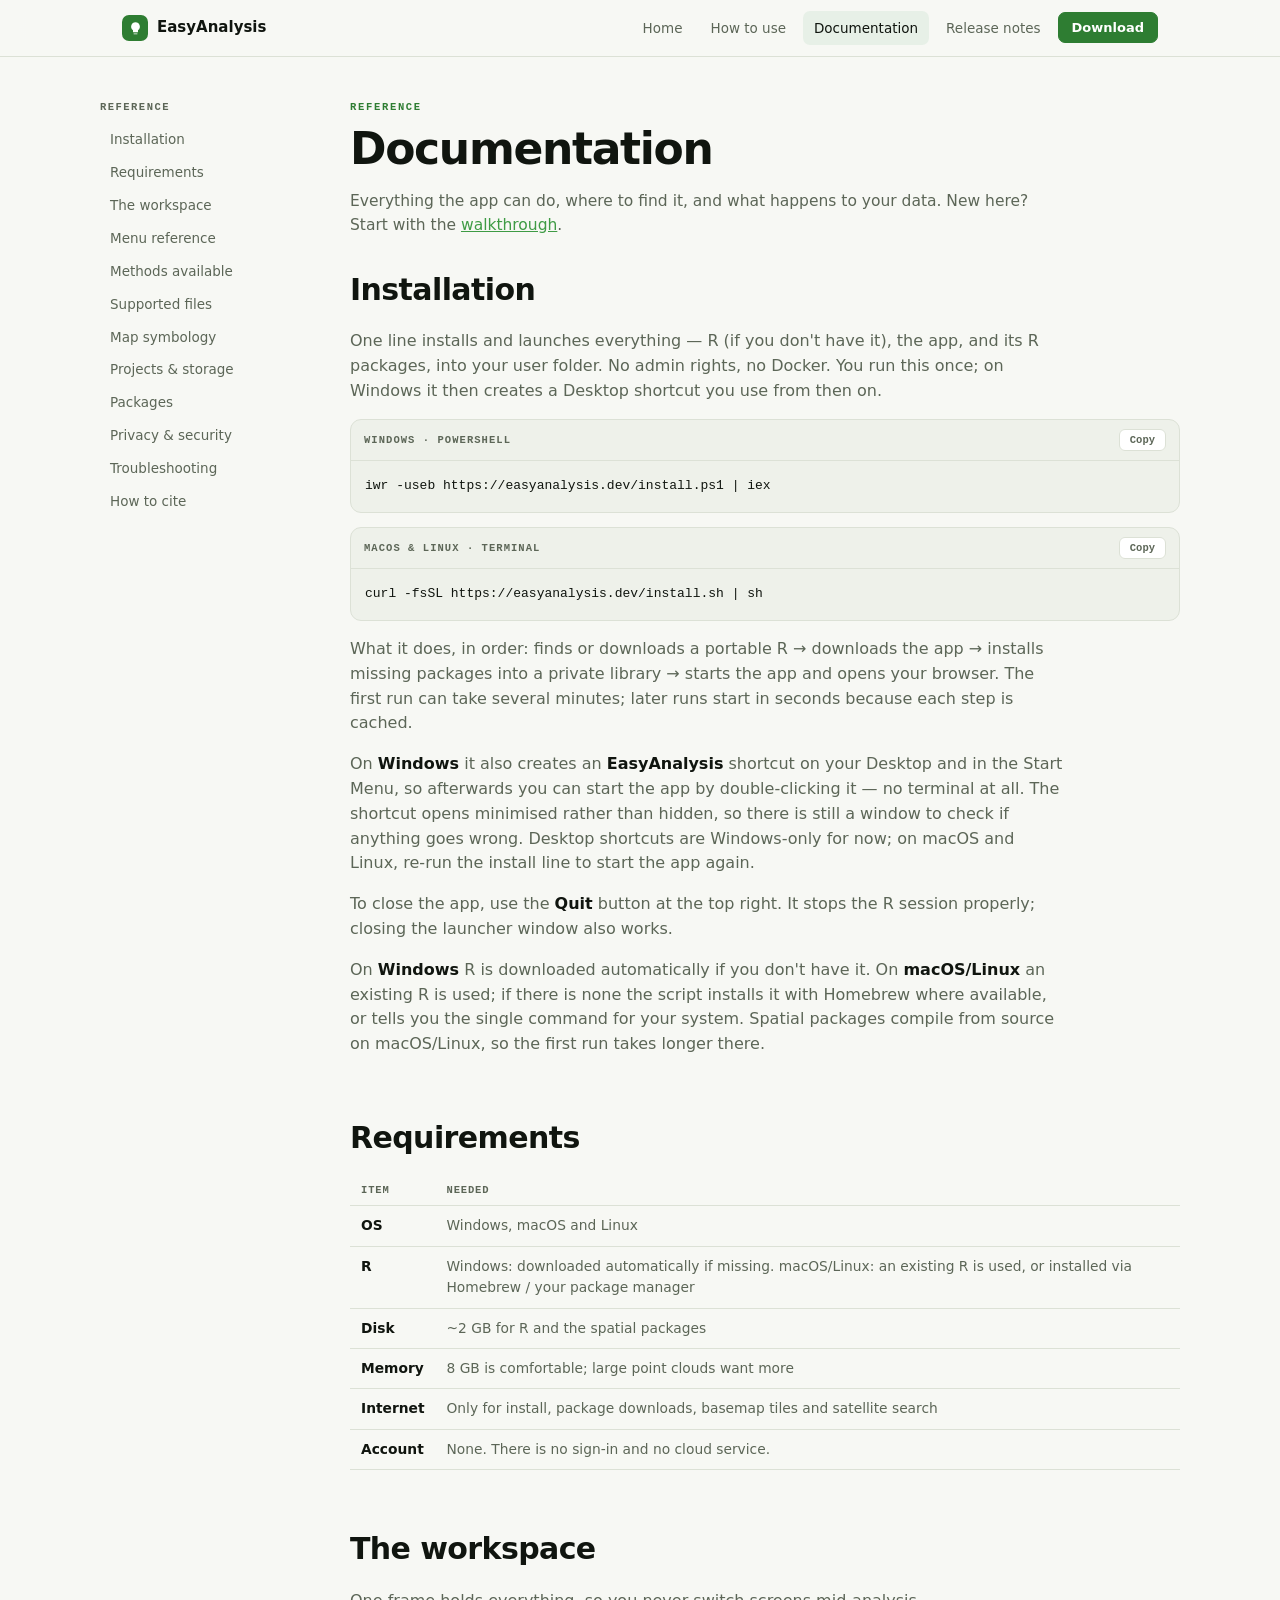
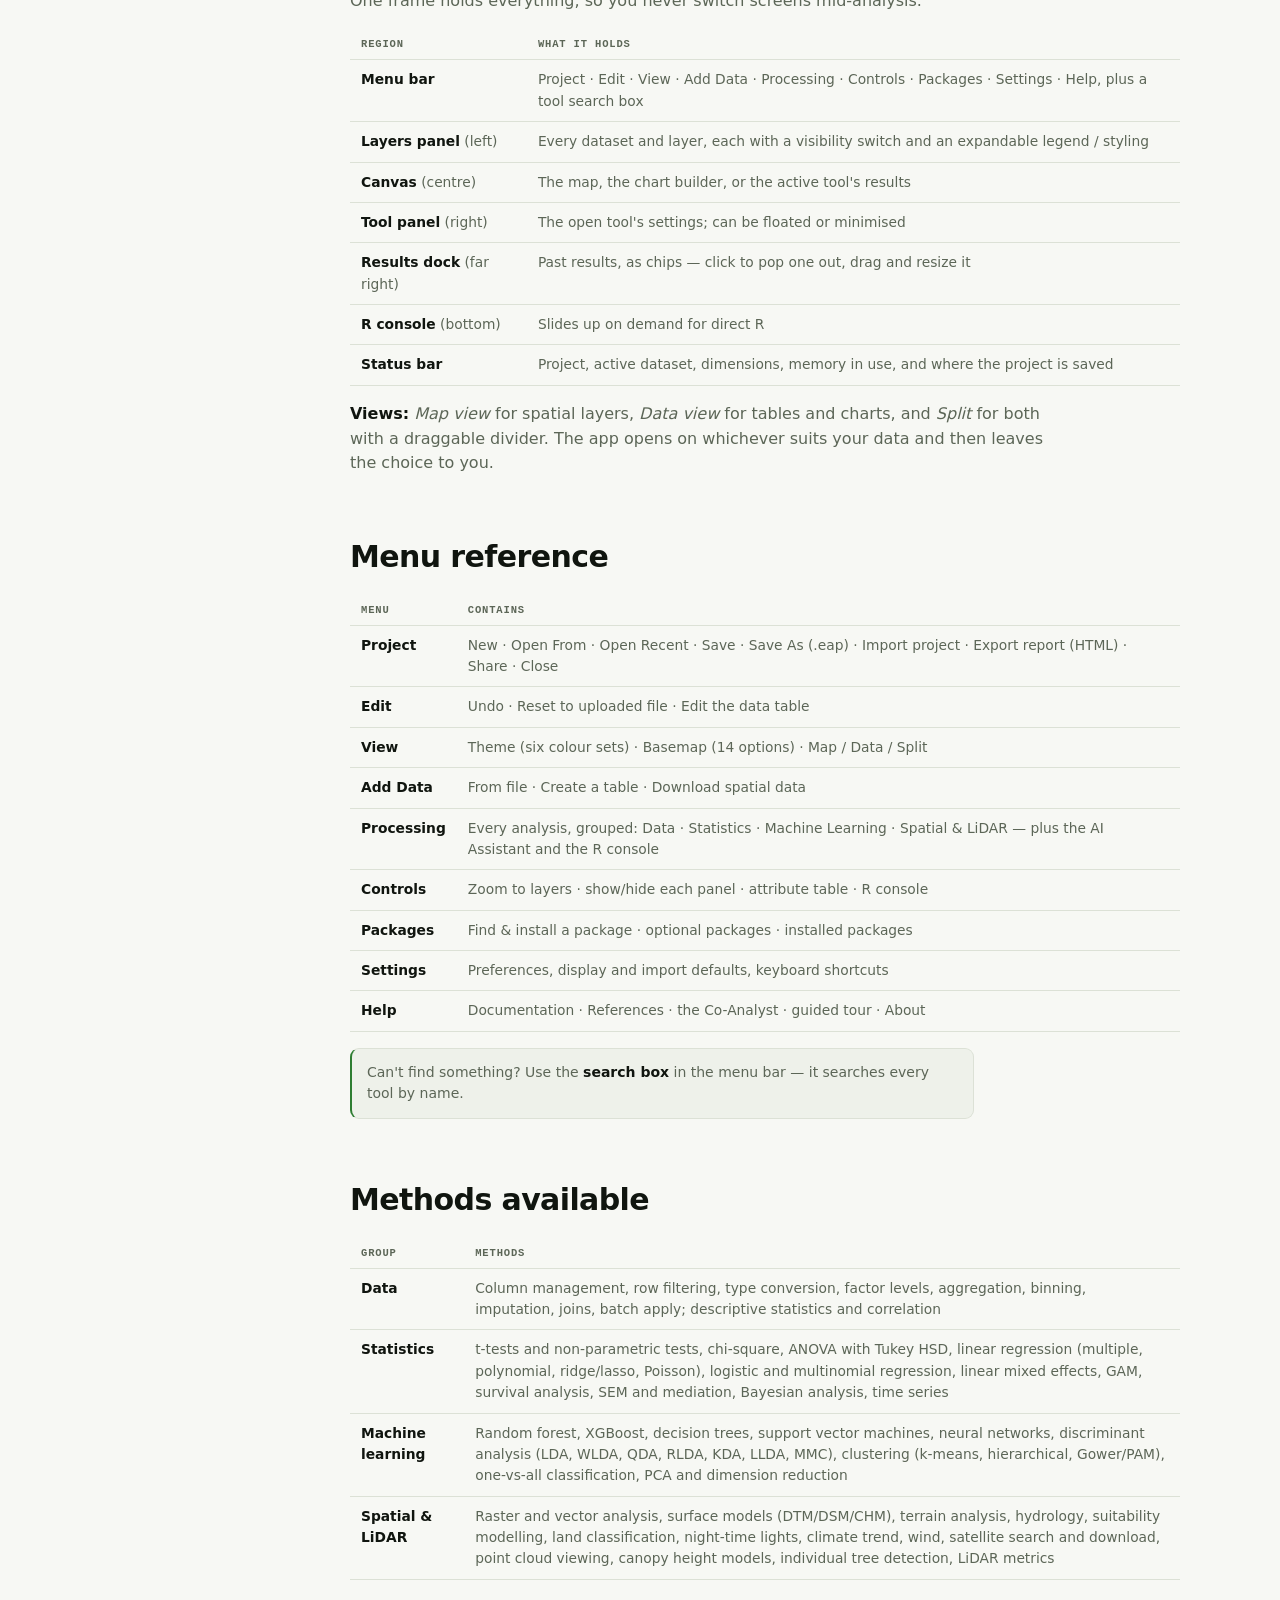
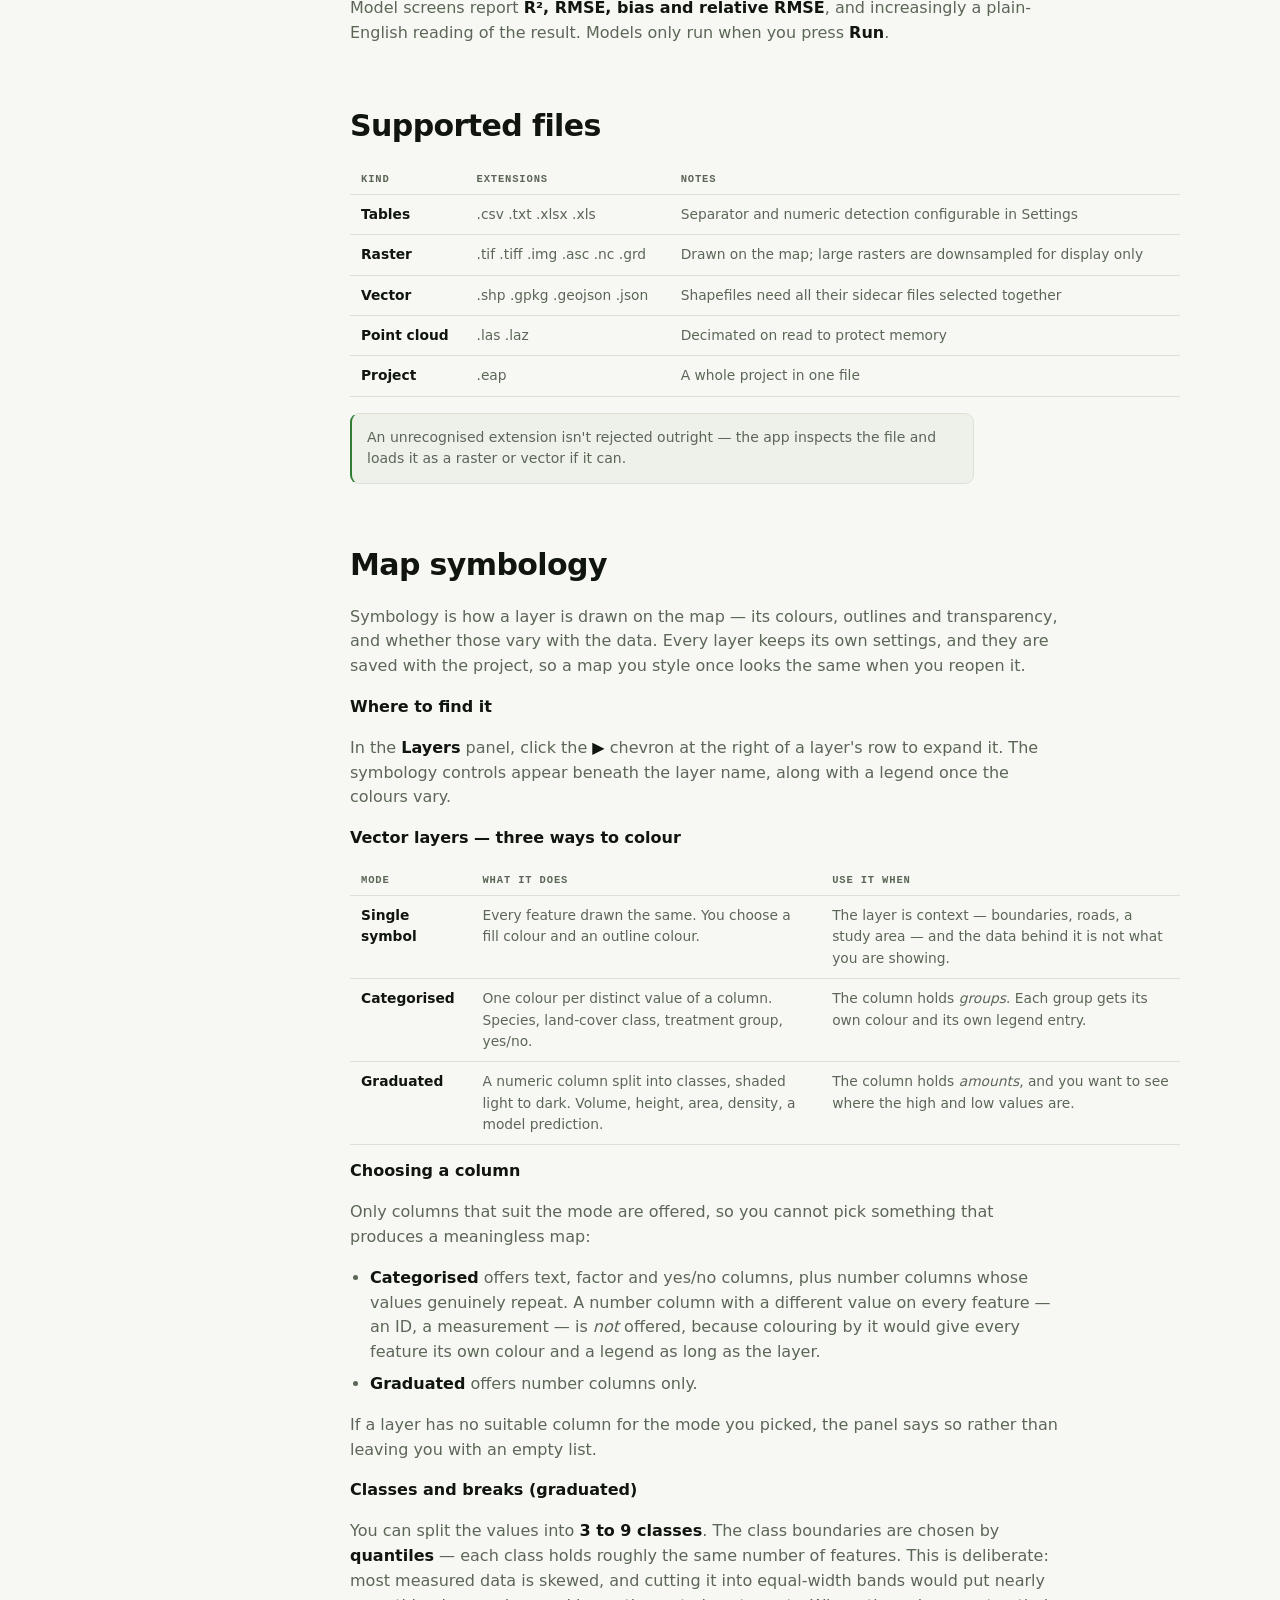
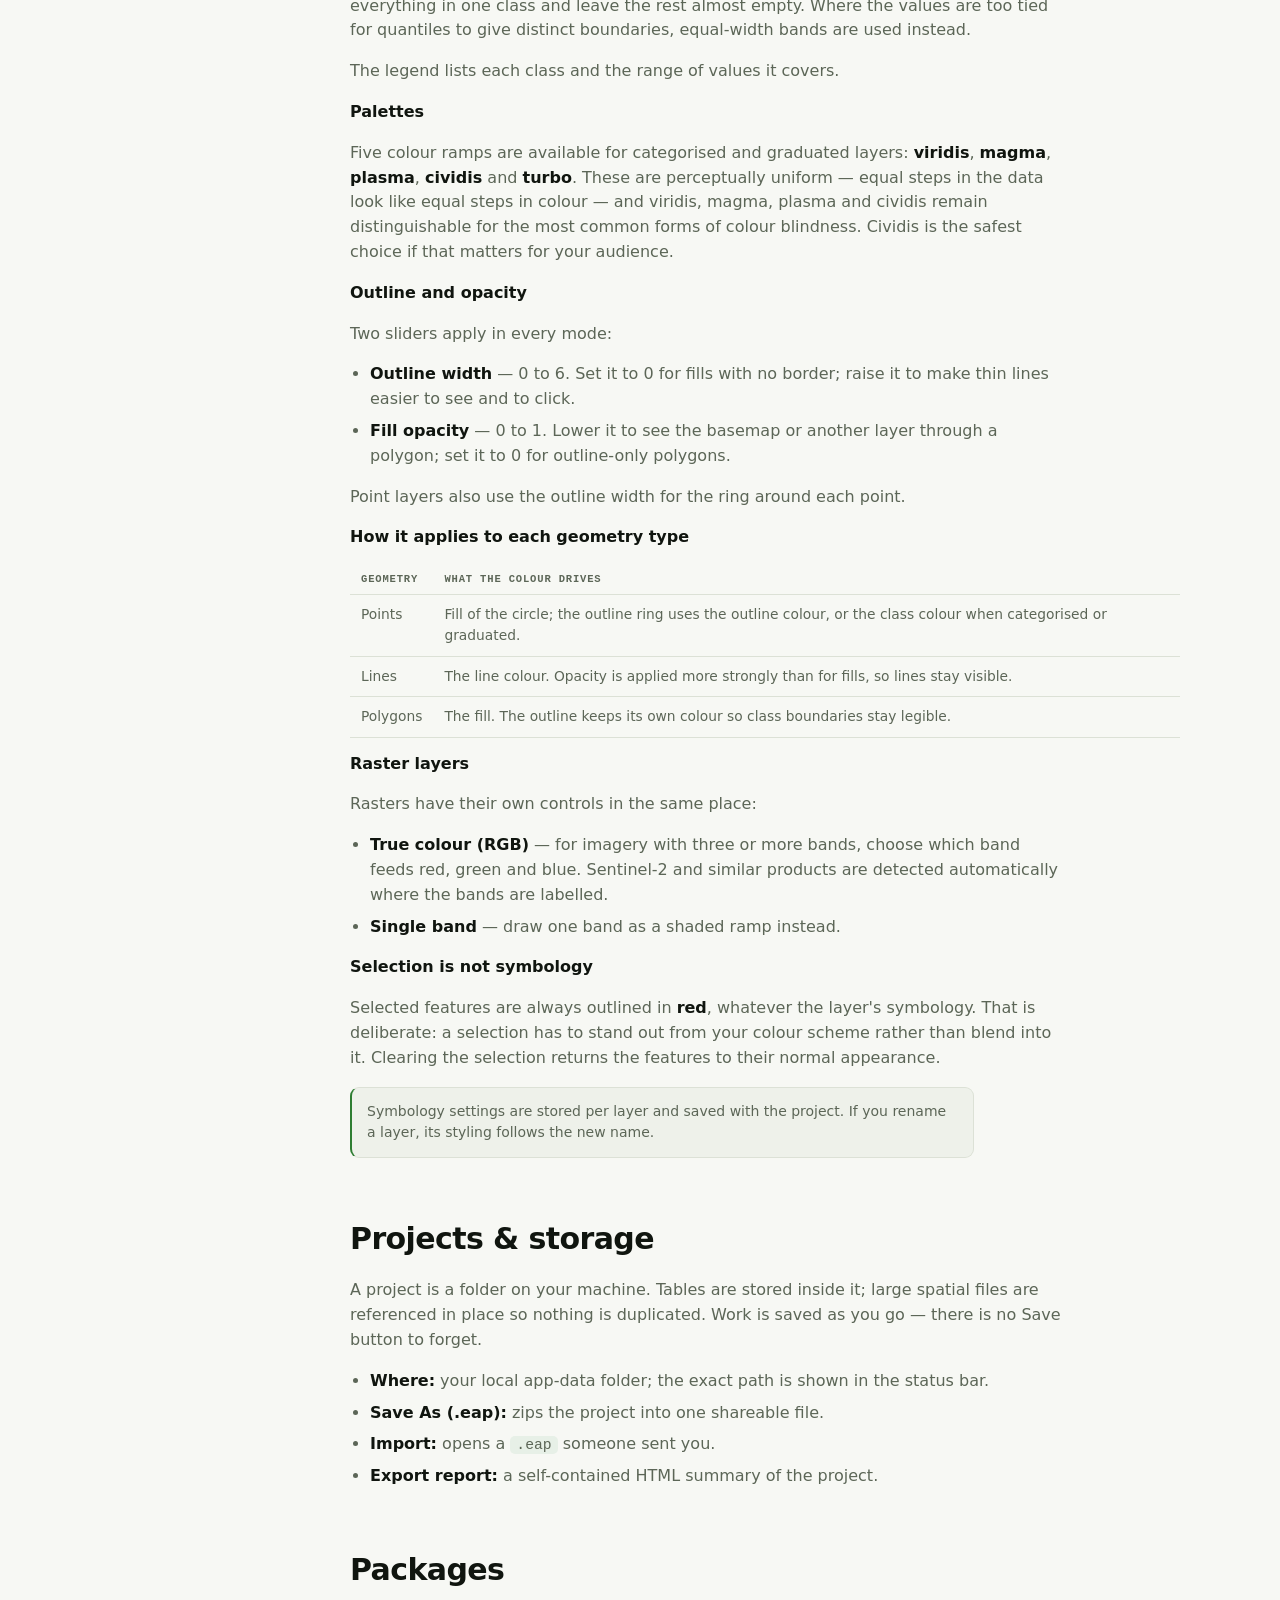
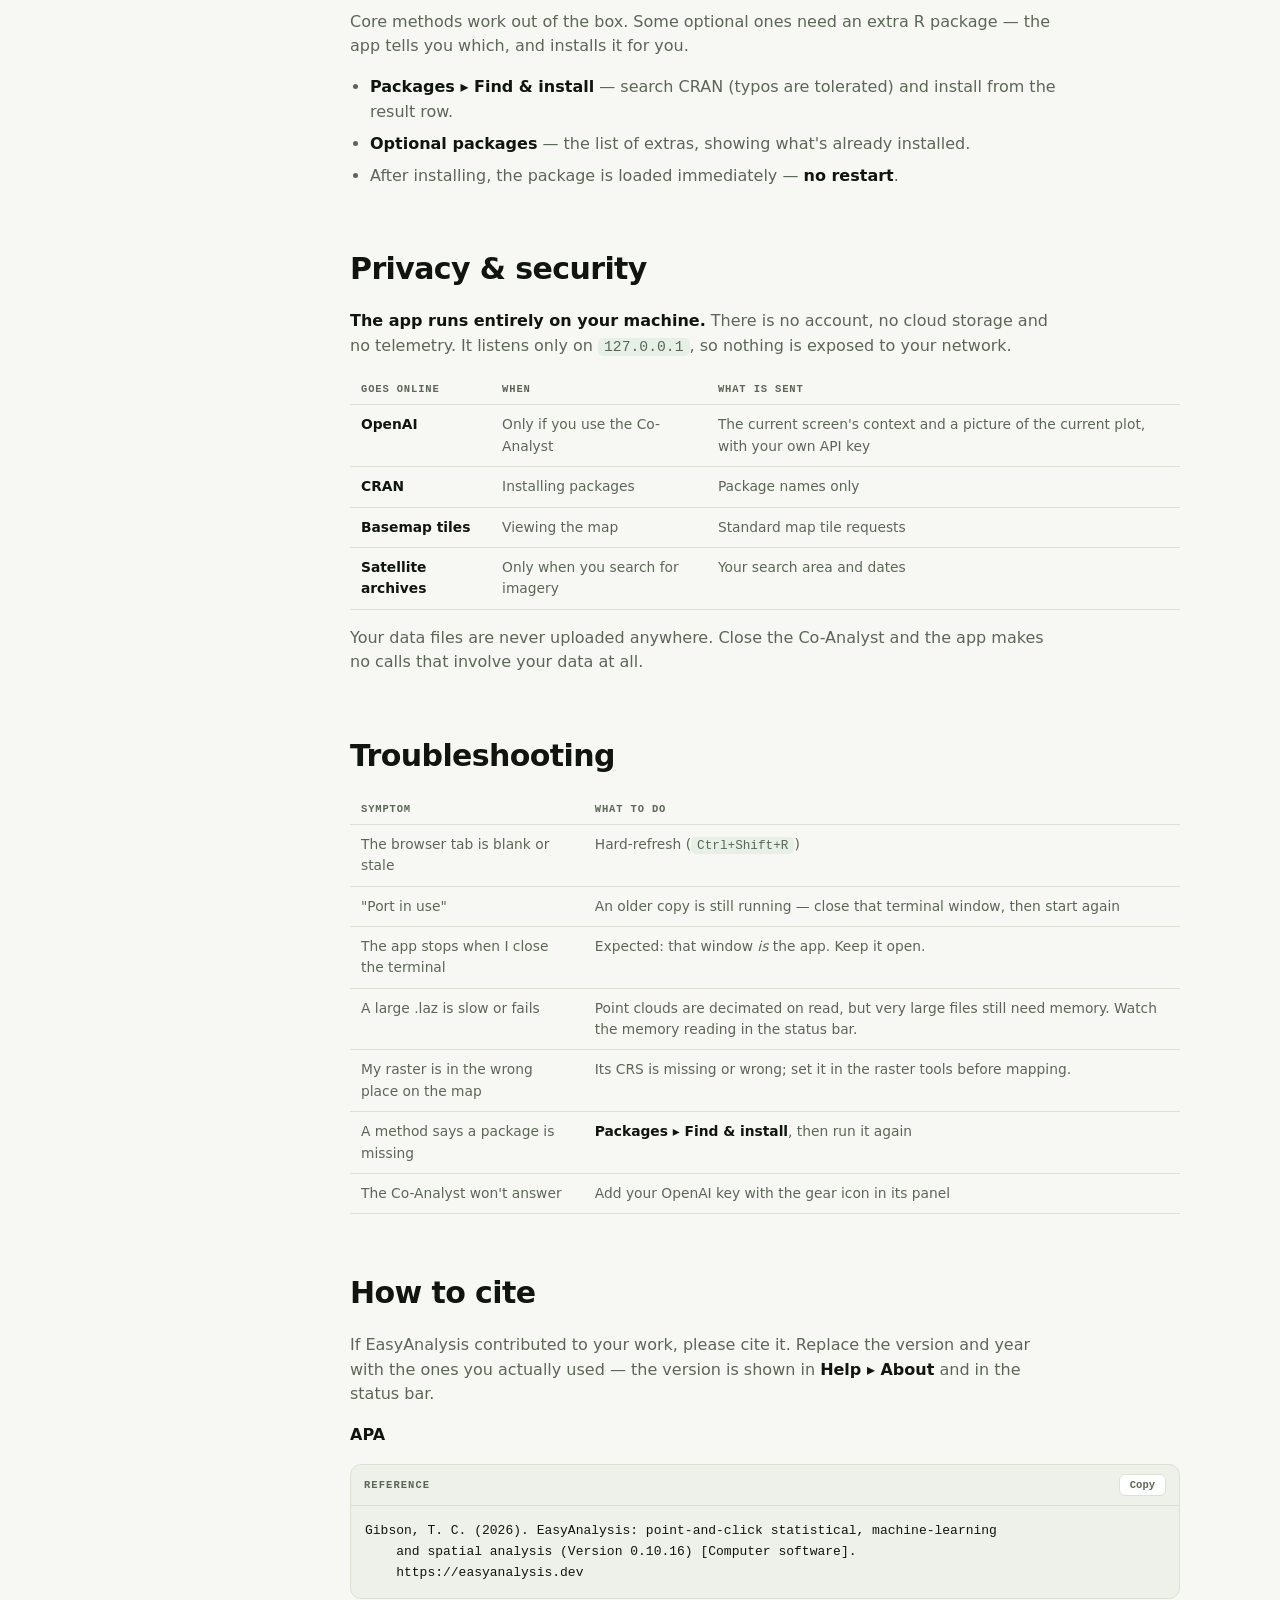
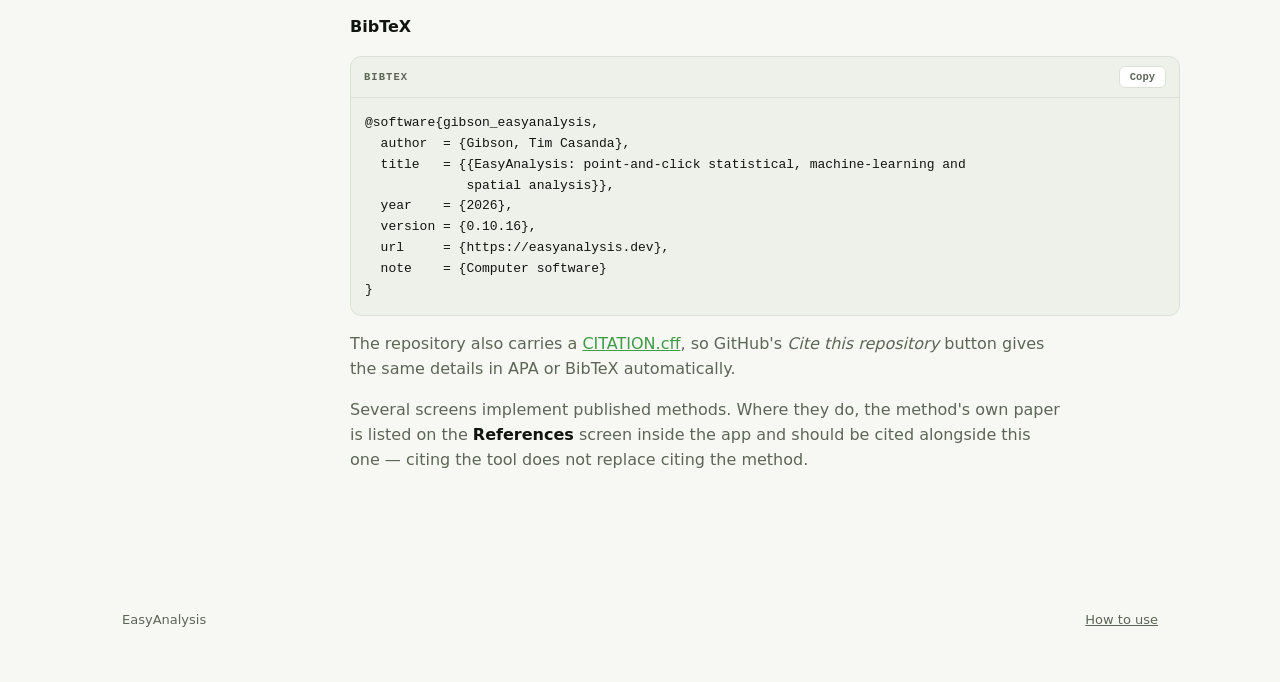
==== landing/documentation.html @ 09867ced "feat: v0.10.21 — vector symbology (single / categorised / graduated) GIS parity Step 5, closing the " ====
<!doctype html>
<html lang="en">

<head>
  <meta charset="utf-8">
  <meta name="viewport" content="width=device-width, initial-scale=1">
  <title>EasyAnalysis — Documentation</title>
  <meta name="description"
    content="EasyAnalysis reference: installation, the workspace, every menu, the methods available, projects and file formats, privacy, and troubleshooting.">
  <!-- Extensionless canonical: vercel.json sets cleanUrls, so the .html form
       308-redirects and pointing crawlers at it would waste a hop. -->
  <link rel="canonical" href="https://easyanalysis.dev/documentation">
  <meta name="robots" content="index, follow, max-snippet:-1">
  <meta property="og:type" content="article">
  <meta property="og:site_name" content="EasyAnalysis">
  <meta property="og:url" content="https://easyanalysis.dev/documentation">
  <meta property="og:title" content="EasyAnalysis — Documentation">
  <meta property="og:description"
    content="Installation, the workspace, every menu, the methods available, projects and file formats, privacy, and troubleshooting.">
  <meta name="twitter:card" content="summary">
  <script type="application/ld+json">
  {
    "@context": "https://schema.org",
    "@type": "TechArticle",
    "headline": "EasyAnalysis Documentation",
    "url": "https://easyanalysis.dev/documentation",
    "about": { "@type": "SoftwareApplication", "name": "EasyAnalysis", "url": "https://easyanalysis.dev/" },
    "author": { "@type": "Person", "name": "Tim Casanda Gibson" }
  }
  </script>
  <link rel="icon" href="/favicon.ico" sizes="any">
  <link rel="icon" type="image/png" href="/favicon.png">
  <link rel="apple-touch-icon" href="/favicon.png">
  <link rel="stylesheet" href="assets/site.css">
</head>

<body>

  <nav>
    <div class="wrap">
      <a class="brand" href="index.html">
        <span class="mk"><svg viewBox="0 0 24 24">
            <path d="M9 21h6v-1H9v1zm3-19a7 7 0 0 0-4 12.7V17a1 1 0 0 0 1 1h6a1 1 0 0 0 1-1v-2.3A7 7 0 0 0 12 2z" />
          </svg></span>
        EasyAnalysis
      </a>
      <span class="links">
        <a href="index.html">Home</a>
        <a href="how-to-use.html">How to use</a>
        <a class="on" href="documentation.html">Documentation</a>
        <a href="release-notes.html">Release notes</a>
        <a class="btn go sm" href="index.html#get">Download</a>
      </span>
    </div>
  </nav>

  <div class="wrap doc">
    <aside>
      <div class="t">Reference</div>
      <a href="#install">Installation</a>
      <a href="#requirements">Requirements</a>
      <a href="#workspace">The workspace</a>
      <a href="#menus">Menu reference</a>
      <a href="#methods">Methods available</a>
      <a href="#formats">Supported files</a>
      <a href="#symbology">Map symbology</a>
      <a href="#projects">Projects &amp; storage</a>
      <a href="#packages">Packages</a>
      <a href="#privacy">Privacy &amp; security</a>
      <a href="#trouble">Troubleshooting</a>
      <a href="#cite">How to cite</a>
    </aside>

    <article>
      <div class="eyebrow">Reference</div>
      <h1>Documentation</h1>
      <p class="sub">Everything the app can do, where to find it, and what happens to your data.
        New here? Start with the <a href="how-to-use.html">walkthrough</a>.</p>

      <section id="install">
        <h2>Installation</h2>
        <p>One line installs and launches everything — R (if you don't have it), the app, and its
          R packages, into your user folder. No admin rights, no Docker. You run this once; on
          Windows it then creates a Desktop shortcut you use from then on.</p>
        <div class="code">
          <div class="top">Windows · PowerShell <button class="copy" data-copy="i">Copy</button></div>
          <pre id="cmd-i">iwr -useb https://easyanalysis.dev/install.ps1 | iex</pre>
        </div>
        <div class="code">
          <div class="top">macOS &amp; Linux · Terminal <button class="copy" data-copy="j">Copy</button></div>
          <pre id="cmd-j">curl -fsSL https://easyanalysis.dev/install.sh | sh</pre>
        </div>
        <p>What it does, in order: finds or downloads a portable R → downloads the app →
          installs missing packages into a private library → starts the app and opens your browser.
          The first run can take several minutes; later runs start in seconds because each step is
          cached.</p>
        <p>On <strong>Windows</strong> it also creates an <strong>EasyAnalysis</strong> shortcut on
          your Desktop and in the Start Menu, so afterwards you can start the app by double-clicking
          it — no terminal at all. The shortcut opens minimised rather than hidden, so there is
          still a window to check if anything goes wrong. Desktop shortcuts are Windows-only for
          now; on macOS and Linux, re-run the install line to start the app again.</p>
        <p>To close the app, use the <strong>Quit</strong> button at the top right. It stops the R
          session properly; closing the launcher window also works.</p>
        <p>On <strong>Windows</strong> R is downloaded automatically if you don't have it. On
          <strong>macOS/Linux</strong> an existing R is used; if there is none the script installs it
          with Homebrew where available, or tells you the single command for your system. Spatial
          packages compile from source on macOS/Linux, so the first run takes longer there.
        </p>
      </section>

      <section id="requirements">
        <h2>Requirements</h2>
        <table>
          <tr>
            <th>Item</th>
            <th>Needed</th>
          </tr>
          <tr>
            <td><strong>OS</strong></td>
            <td>Windows, macOS and Linux</td>
          </tr>
          <tr>
            <td><strong>R</strong></td>
            <td>Windows: downloaded automatically if missing. macOS/Linux: an existing R is used, or installed via
              Homebrew / your package manager</td>
          </tr>
          <tr>
            <td><strong>Disk</strong></td>
            <td>~2 GB for R and the spatial packages</td>
          </tr>
          <tr>
            <td><strong>Memory</strong></td>
            <td>8 GB is comfortable; large point clouds want more</td>
          </tr>
          <tr>
            <td><strong>Internet</strong></td>
            <td>Only for install, package downloads, basemap tiles and satellite search</td>
          </tr>
          <tr>
            <td><strong>Account</strong></td>
            <td>None. There is no sign-in and no cloud service.</td>
          </tr>
        </table>
      </section>

      <section id="workspace">
        <h2>The workspace</h2>
        <p>One frame holds everything, so you never switch screens mid-analysis.</p>
        <table>
          <tr>
            <th>Region</th>
            <th>What it holds</th>
          </tr>
          <tr>
            <td><strong>Menu bar</strong></td>
            <td>Project · Edit · View · Add Data · Processing · Controls · Packages · Settings · Help, plus a tool
              search box</td>
          </tr>
          <tr>
            <td><strong>Layers panel</strong> (left)</td>
            <td>Every dataset and layer, each with a visibility switch and an expandable legend / styling</td>
          </tr>
          <tr>
            <td><strong>Canvas</strong> (centre)</td>
            <td>The map, the chart builder, or the active tool's results</td>
          </tr>
          <tr>
            <td><strong>Tool panel</strong> (right)</td>
            <td>The open tool's settings; can be floated or minimised</td>
          </tr>
          <tr>
            <td><strong>Results dock</strong> (far right)</td>
            <td>Past results, as chips — click to pop one out, drag and resize it</td>
          </tr>
          <tr>
            <td><strong>R console</strong> (bottom)</td>
            <td>Slides up on demand for direct R</td>
          </tr>
          <tr>
            <td><strong>Status bar</strong></td>
            <td>Project, active dataset, dimensions, memory in use, and where the project is saved</td>
          </tr>
        </table>
        <p><strong>Views:</strong> <em>Map view</em> for spatial layers, <em>Data view</em> for tables and
          charts, and <em>Split</em> for both with a draggable divider. The app opens on whichever
          suits your data and then leaves the choice to you.</p>
      </section>

      <section id="menus">
        <h2>Menu reference</h2>
        <table>
          <tr>
            <th>Menu</th>
            <th>Contains</th>
          </tr>
          <tr>
            <td><strong>Project</strong></td>
            <td>New · Open From · Open Recent · Save · Save As (.eap) · Import project · Export report (HTML) · Share ·
              Close</td>
          </tr>
          <tr>
            <td><strong>Edit</strong></td>
            <td>Undo · Reset to uploaded file · Edit the data table</td>
          </tr>
          <tr>
            <td><strong>View</strong></td>
            <td>Theme (six colour sets) · Basemap (14 options) · Map / Data / Split</td>
          </tr>
          <tr>
            <td><strong>Add Data</strong></td>
            <td>From file · Create a table · Download spatial data</td>
          </tr>
          <tr>
            <td><strong>Processing</strong></td>
            <td>Every analysis, grouped: Data · Statistics · Machine Learning · Spatial &amp; LiDAR — plus the AI
              Assistant and the R console</td>
          </tr>
          <tr>
            <td><strong>Controls</strong></td>
            <td>Zoom to layers · show/hide each panel · attribute table · R console</td>
          </tr>
          <tr>
            <td><strong>Packages</strong></td>
            <td>Find &amp; install a package · optional packages · installed packages</td>
          </tr>
          <tr>
            <td><strong>Settings</strong></td>
            <td>Preferences, display and import defaults, keyboard shortcuts</td>
          </tr>
          <tr>
            <td><strong>Help</strong></td>
            <td>Documentation · References · the Co-Analyst · guided tour · About</td>
          </tr>
        </table>
        <div class="callout">Can't find something? Use the <strong>search box</strong> in the menu bar —
          it searches every tool by name.</div>
      </section>

      <section id="methods">
        <h2>Methods available</h2>
        <table>
          <tr>
            <th>Group</th>
            <th>Methods</th>
          </tr>
          <tr>
            <td><strong>Data</strong></td>
            <td>Column management, row filtering, type conversion, factor levels, aggregation, binning, imputation,
              joins, batch apply; descriptive statistics and correlation</td>
          </tr>
          <tr>
            <td><strong>Statistics</strong></td>
            <td>t-tests and non-parametric tests, chi-square, ANOVA with Tukey HSD, linear regression (multiple,
              polynomial, ridge/lasso, Poisson), logistic and multinomial regression, linear mixed effects, GAM,
              survival analysis, SEM and mediation, Bayesian analysis, time series</td>
          </tr>
          <tr>
            <td><strong>Machine learning</strong></td>
            <td>Random forest, XGBoost, decision trees, support vector machines, neural networks, discriminant analysis
              (LDA, WLDA, QDA, RLDA, KDA, LLDA, MMC), clustering (k-means, hierarchical, Gower/PAM), one-vs-all
              classification, PCA and dimension reduction</td>
          </tr>
          <tr>
            <td><strong>Spatial &amp; LiDAR</strong></td>
            <td>Raster and vector analysis, surface models (DTM/DSM/CHM), terrain analysis, hydrology, suitability
              modelling, land classification, night-time lights, climate trend, wind, satellite search and download,
              point cloud viewing, canopy height models, individual tree detection, LiDAR metrics</td>
          </tr>
        </table>
        <p>Model screens report <strong>R², RMSE, bias and relative RMSE</strong>, and increasingly a
          plain-English reading of the result. Models only run when you press <strong>Run</strong>.</p>
      </section>

      <section id="formats">
        <h2>Supported files</h2>
        <table>
          <tr>
            <th>Kind</th>
            <th>Extensions</th>
            <th>Notes</th>
          </tr>
          <tr>
            <td><strong>Tables</strong></td>
            <td>.csv .txt .xlsx .xls</td>
            <td>Separator and numeric detection configurable in Settings</td>
          </tr>
          <tr>
            <td><strong>Raster</strong></td>
            <td>.tif .tiff .img .asc .nc .grd</td>
            <td>Drawn on the map; large rasters are downsampled for display only</td>
          </tr>
          <tr>
            <td><strong>Vector</strong></td>
            <td>.shp .gpkg .geojson .json</td>
            <td>Shapefiles need all their sidecar files selected together</td>
          </tr>
          <tr>
            <td><strong>Point cloud</strong></td>
            <td>.las .laz</td>
            <td>Decimated on read to protect memory</td>
          </tr>
          <tr>
            <td><strong>Project</strong></td>
            <td>.eap</td>
            <td>A whole project in one file</td>
          </tr>
        </table>
        <div class="callout">An unrecognised extension isn't rejected outright — the app inspects the
          file and loads it as a raster or vector if it can.</div>
      </section>

      <section id="symbology">
        <h2>Map symbology</h2>
        <p>Symbology is how a layer is drawn on the map — its colours, outlines and transparency, and
          whether those vary with the data. Every layer keeps its own settings, and they are saved
          with the project, so a map you style once looks the same when you reopen it.</p>

        <h3>Where to find it</h3>
        <p>In the <strong>Layers</strong> panel, click the <strong>▶</strong> chevron at the right of
          a layer's row to expand it. The symbology controls appear beneath the layer name, along
          with a legend once the colours vary.</p>

        <h3>Vector layers — three ways to colour</h3>
        <table>
          <tr><th>Mode</th><th>What it does</th><th>Use it when</th></tr>
          <tr>
            <td><strong>Single symbol</strong></td>
            <td>Every feature drawn the same. You choose a fill colour and an outline colour.</td>
            <td>The layer is context — boundaries, roads, a study area — and the data behind it is
              not what you are showing.</td>
          </tr>
          <tr>
            <td><strong>Categorised</strong></td>
            <td>One colour per distinct value of a column. Species, land-cover class, treatment
              group, yes/no.</td>
            <td>The column holds <em>groups</em>. Each group gets its own colour and its own legend
              entry.</td>
          </tr>
          <tr>
            <td><strong>Graduated</strong></td>
            <td>A numeric column split into classes, shaded light to dark. Volume, height, area,
              density, a model prediction.</td>
            <td>The column holds <em>amounts</em>, and you want to see where the high and low values
              are.</td>
          </tr>
        </table>

        <h3>Choosing a column</h3>
        <p>Only columns that suit the mode are offered, so you cannot pick something that produces a
          meaningless map:</p>
        <ul>
          <li><strong>Categorised</strong> offers text, factor and yes/no columns, plus number
            columns whose values genuinely repeat. A number column with a different value on every
            feature — an ID, a measurement — is <em>not</em> offered, because colouring by it would
            give every feature its own colour and a legend as long as the layer.</li>
          <li><strong>Graduated</strong> offers number columns only.</li>
        </ul>
        <p>If a layer has no suitable column for the mode you picked, the panel says so rather than
          leaving you with an empty list.</p>

        <h3>Classes and breaks (graduated)</h3>
        <p>You can split the values into <strong>3 to 9 classes</strong>. The class boundaries are
          chosen by <strong>quantiles</strong> — each class holds roughly the same number of
          features. This is deliberate: most measured data is skewed, and cutting it into equal-width
          bands would put nearly everything in one class and leave the rest almost empty. Where the
          values are too tied for quantiles to give distinct boundaries, equal-width bands are used
          instead.</p>
        <p>The legend lists each class and the range of values it covers.</p>

        <h3>Palettes</h3>
        <p>Five colour ramps are available for categorised and graduated layers:
          <strong>viridis</strong>, <strong>magma</strong>, <strong>plasma</strong>,
          <strong>cividis</strong> and <strong>turbo</strong>. These are perceptually uniform — equal
          steps in the data look like equal steps in colour — and viridis, magma, plasma and cividis
          remain distinguishable for the most common forms of colour blindness. Cividis is the safest
          choice if that matters for your audience.</p>

        <h3>Outline and opacity</h3>
        <p>Two sliders apply in every mode:</p>
        <ul>
          <li><strong>Outline width</strong> — 0 to 6. Set it to 0 for fills with no border; raise it
            to make thin lines easier to see and to click.</li>
          <li><strong>Fill opacity</strong> — 0 to 1. Lower it to see the basemap or another layer
            through a polygon; set it to 0 for outline-only polygons.</li>
        </ul>
        <p>Point layers also use the outline width for the ring around each point.</p>

        <h3>How it applies to each geometry type</h3>
        <table>
          <tr><th>Geometry</th><th>What the colour drives</th></tr>
          <tr><td>Points</td><td>Fill of the circle; the outline ring uses the outline colour, or the
            class colour when categorised or graduated.</td></tr>
          <tr><td>Lines</td><td>The line colour. Opacity is applied more strongly than for fills, so
            lines stay visible.</td></tr>
          <tr><td>Polygons</td><td>The fill. The outline keeps its own colour so class boundaries
            stay legible.</td></tr>
        </table>

        <h3>Raster layers</h3>
        <p>Rasters have their own controls in the same place:</p>
        <ul>
          <li><strong>True colour (RGB)</strong> — for imagery with three or more bands, choose which
            band feeds red, green and blue. Sentinel-2 and similar products are detected
            automatically where the bands are labelled.</li>
          <li><strong>Single band</strong> — draw one band as a shaded ramp instead.</li>
        </ul>

        <h3>Selection is not symbology</h3>
        <p>Selected features are always outlined in <strong>red</strong>, whatever the layer's
          symbology. That is deliberate: a selection has to stand out from your colour scheme rather
          than blend into it. Clearing the selection returns the features to their normal
          appearance.</p>

        <div class="callout">Symbology settings are stored per layer and saved with the project. If
          you rename a layer, its styling follows the new name.</div>
      </section>

      <section id="projects">
        <h2>Projects &amp; storage</h2>
        <p>A project is a folder on your machine. Tables are stored inside it; large spatial files are
          referenced in place so nothing is duplicated. Work is saved as you go — there is no Save button
          to forget.</p>
        <ul>
          <li><strong>Where:</strong> your local app-data folder; the exact path is shown in the status bar.</li>
          <li><strong>Save As (.eap):</strong> zips the project into one shareable file.</li>
          <li><strong>Import:</strong> opens a <code>.eap</code> someone sent you.</li>
          <li><strong>Export report:</strong> a self-contained HTML summary of the project.</li>
        </ul>
      </section>

      <section id="packages">
        <h2>Packages</h2>
        <p>Core methods work out of the box. Some optional ones need an extra R package — the app tells
          you which, and installs it for you.</p>
        <ul>
          <li><strong>Packages ▸ Find &amp; install</strong> — search CRAN (typos are tolerated) and install from the
            result row.</li>
          <li><strong>Optional packages</strong> — the list of extras, showing what's already installed.</li>
          <li>After installing, the package is loaded immediately — <strong>no restart</strong>.</li>
        </ul>
      </section>

      <section id="privacy">
        <h2>Privacy &amp; security</h2>
        <p><strong>The app runs entirely on your machine.</strong> There is no account, no cloud storage
          and no telemetry. It listens only on <code>127.0.0.1</code>, so nothing is exposed to your network.</p>
        <table>
          <tr>
            <th>Goes online</th>
            <th>When</th>
            <th>What is sent</th>
          </tr>
          <tr>
            <td><strong>OpenAI</strong></td>
            <td>Only if you use the Co-Analyst</td>
            <td>The current screen's context and a picture of the current plot, with your own API key</td>
          </tr>
          <tr>
            <td><strong>CRAN</strong></td>
            <td>Installing packages</td>
            <td>Package names only</td>
          </tr>
          <tr>
            <td><strong>Basemap tiles</strong></td>
            <td>Viewing the map</td>
            <td>Standard map tile requests</td>
          </tr>
          <tr>
            <td><strong>Satellite archives</strong></td>
            <td>Only when you search for imagery</td>
            <td>Your search area and dates</td>
          </tr>
        </table>
        <p>Your data files are never uploaded anywhere. Close the Co-Analyst and the app makes no calls
          that involve your data at all.</p>
      </section>

      <section id="trouble">
        <h2>Troubleshooting</h2>
        <table>
          <tr>
            <th>Symptom</th>
            <th>What to do</th>
          </tr>
          <tr>
            <td>The browser tab is blank or stale</td>
            <td>Hard-refresh (<code>Ctrl+Shift+R</code>)</td>
          </tr>
          <tr>
            <td>"Port in use"</td>
            <td>An older copy is still running — close that terminal window, then start again</td>
          </tr>
          <tr>
            <td>The app stops when I close the terminal</td>
            <td>Expected: that window <em>is</em> the app. Keep it open.</td>
          </tr>
          <tr>
            <td>A large .laz is slow or fails</td>
            <td>Point clouds are decimated on read, but very large files still need memory. Watch the memory reading in
              the status bar.</td>
          </tr>
          <tr>
            <td>My raster is in the wrong place on the map</td>
            <td>Its CRS is missing or wrong; set it in the raster tools before mapping.</td>
          </tr>
          <tr>
            <td>A method says a package is missing</td>
            <td><strong>Packages ▸ Find &amp; install</strong>, then run it again</td>
          </tr>
          <tr>
            <td>The Co-Analyst won't answer</td>
            <td>Add your OpenAI key with the gear icon in its panel</td>
          </tr>
        </table>
      </section>

      <section id="cite">
        <h2>How to cite</h2>
        <p>If EasyAnalysis contributed to your work, please cite it. Replace the version and year
          with the ones you actually used — the version is shown in <strong>Help ▸ About</strong>
          and in the status bar.</p>

        <p><strong>APA</strong></p>
        <div class="code">
          <div class="top">Reference <button class="copy" data-copy="cite-apa">Copy</button></div>
          <pre id="cmd-cite-apa">Gibson, T. C. (2026). EasyAnalysis: point-and-click statistical, machine-learning
    and spatial analysis (Version 0.10.16) [Computer software].
    https://easyanalysis.dev</pre>
        </div>

        <p><strong>BibTeX</strong></p>
        <div class="code">
          <div class="top">BibTeX <button class="copy" data-copy="cite-bib">Copy</button></div>
          <pre id="cmd-cite-bib">@software{gibson_easyanalysis,
  author  = {Gibson, Tim Casanda},
  title   = {{EasyAnalysis: point-and-click statistical, machine-learning and
             spatial analysis}},
  year    = {2026},
  version = {0.10.16},
  url     = {https://easyanalysis.dev},
  note    = {Computer software}
}</pre>
        </div>

        <p>The repository also carries a
          <a href="https://github.com/Casanda00/easyanalysis/blob/main/CITATION.cff">CITATION.cff</a>,
          so GitHub's <em>Cite this repository</em> button gives the same details in APA or BibTeX
          automatically.</p>

        <p>Several screens implement published methods. Where they do, the method's own paper is
          listed on the <strong>References</strong> screen inside the app and should be cited
          alongside this one — citing the tool does not replace citing the method.</p>
      </section>
    </article>
  </div>

  <footer>
    <div class="wrap">
      <span>EasyAnalysis</span>
      <span style="margin-left:auto"><a href="how-to-use.html">How to use</a></span>
    </div>
  </footer>

  <script>
    document.querySelectorAll('.copy').forEach(function (b) {
      b.addEventListener('click', function () {
        var el = document.getElementById('cmd-' + b.dataset.copy); if (!el) return;
        navigator.clipboard.writeText(el.innerText.trim()).then(function () {
          var o = b.textContent; b.textContent = 'Copied'; setTimeout(function () { b.textContent = o; }, 1400);
        }).catch(function () { b.textContent = 'Select & copy'; });
      });
    });
  </script>
</body>

</html>
---- landing/assets/site.css ----
/* ==========================================================================
   site.css — shared styles for the EasyAnalysis site (landing + doc pages).
   Self-contained: no CDN, no webfonts. Theme-aware (light/dark).
   ========================================================================== */
:root{
  --paper:#0F1310; --panel:#171C17; --sunk:#131813; --tint:#1D2A1E; --bar:#1B3A1D;
  --ink:#E8EDE4; --bark:#93A08C; --line:#2A322A;
  --forest:#5FBF62; --canopy:#7ED481; --onbrand:#08120A; --sky:#6FA8D6; --earth:#C79A5B;
  --mono:ui-monospace,"Cascadia Code",Consolas,monospace;
  --ui:ui-sans-serif,system-ui,-apple-system,"Segoe UI",Roboto,sans-serif;
  --wrap:1080px;
}
@media (prefers-color-scheme: light){
  :root{ --paper:#F7F8F4; --panel:#FFFFFF; --sunk:#EEF1EA; --tint:#E7F0E7; --bar:#2E7D32;
         --ink:#10150F; --bark:#5C6657; --line:#DCE1D6;
         --forest:#2E7D32; --canopy:#3E9B44; --onbrand:#FFFFFF; }
}
*{box-sizing:border-box;}
html{scroll-behavior:smooth;}
body{margin:0;background:var(--paper);color:var(--ink);font-family:var(--ui);line-height:1.55;
     -webkit-font-smoothing:antialiased;}
.wrap{max-width:var(--wrap);margin:0 auto;padding:0 22px;}
a{color:var(--canopy);}

/* nav */
nav{position:sticky;top:0;z-index:20;backdrop-filter:blur(12px);
    background:color-mix(in srgb,var(--paper) 82%,transparent);border-bottom:1px solid var(--line);}
nav .wrap{display:flex;align-items:center;gap:14px;height:56px;}
.brand{display:flex;align-items:center;gap:9px;font-weight:650;font-size:15px;color:var(--ink);text-decoration:none;}
.brand .mk{width:26px;height:26px;border-radius:7px;background:var(--forest);display:grid;place-items:center;}
.brand .mk svg{width:15px;height:15px;fill:var(--onbrand);}
nav .links{margin-left:auto;display:flex;gap:6px;align-items:center;flex-wrap:wrap;}
nav .links a{color:var(--bark);text-decoration:none;font-size:13.5px;padding:7px 11px;border-radius:7px;}
nav .links a:hover,nav .links a.on{color:var(--ink);background:var(--tint);}

.btn{display:inline-flex;align-items:center;gap:8px;border-radius:9px;padding:10px 18px;
     font:600 14px var(--ui);text-decoration:none;cursor:pointer;border:1px solid var(--line);
     background:var(--panel);color:var(--ink);}
.btn:hover{border-color:var(--canopy);}
.btn.go{background:var(--forest);border-color:var(--forest);color:var(--onbrand);}
.btn.sm{padding:7px 13px;font-size:13px;}

/* headings + sections */
section{padding:64px 0;border-bottom:1px solid var(--line);}
.eyebrow{font:600 10.5px var(--mono);letter-spacing:.16em;text-transform:uppercase;color:var(--forest);margin-bottom:12px;}
h1{font-size:clamp(28px,4.4vw,44px);line-height:1.08;letter-spacing:-.03em;font-weight:680;margin:0 0 16px;text-wrap:balance;}
h2{font-size:clamp(21px,3vw,30px);letter-spacing:-.02em;font-weight:660;margin:0 0 12px;text-wrap:balance;}
h3{font-size:16px;font-weight:640;margin:0 0 8px;}
.sub{color:var(--bark);max-width:64ch;margin:0 0 30px;font-size:15.5px;}

/* cards / grids */
.grid{display:grid;gap:16px;grid-template-columns:repeat(auto-fit,minmax(250px,1fr));}
.card{border:1px solid var(--line);border-radius:13px;background:var(--panel);padding:20px;}
.card p{margin:0;color:var(--bark);font-size:13.8px;}
.card .ic{width:34px;height:34px;border-radius:9px;background:var(--tint);display:grid;place-items:center;margin-bottom:13px;}
.card .ic svg{width:17px;height:17px;stroke:var(--canopy);fill:none;stroke-width:1.7;stroke-linecap:round;stroke-linejoin:round;}

/* numbered how-to steps */
.how{display:flex;flex-direction:column;gap:14px;counter-reset:s;}
.how .step{display:grid;grid-template-columns:34px 1fr;gap:15px;border:1px solid var(--line);
           border-radius:12px;background:var(--panel);padding:17px 18px;}
.how .step .n{width:28px;height:28px;border-radius:50%;background:var(--forest);color:var(--onbrand);
              display:grid;place-items:center;font:700 13px var(--mono);}
.how .step h3{margin:2px 0 6px;}
.how .step p{margin:0;color:var(--bark);font-size:14px;}
.how .step p + p{margin-top:8px;}

/* code block */
.code{border:1px solid var(--line);border-radius:11px;background:var(--sunk);overflow:hidden;margin:14px 0;}
.code .top{display:flex;align-items:center;gap:9px;padding:9px 13px;border-bottom:1px solid var(--line);
           font:600 10.5px var(--mono);letter-spacing:.1em;text-transform:uppercase;color:var(--bark);}
.code .top .copy{margin-left:auto;border:1px solid var(--line);background:var(--panel);color:var(--bark);
                 border-radius:6px;padding:4px 10px;font:600 10.5px var(--mono);cursor:pointer;}
.code .top .copy:hover{border-color:var(--canopy);color:var(--ink);}
.code pre{margin:0;padding:15px 14px;overflow-x:auto;font:13px/1.6 var(--mono);color:var(--ink);}
.code pre .c{color:var(--bark);}
code{font-family:var(--mono);font-size:.92em;background:var(--tint);padding:1px 6px;border-radius:5px;}

/* doc layout with a side index */
.doc{display:grid;grid-template-columns:216px 1fr;gap:34px;padding:44px 0;}
@media (max-width:820px){ .doc{grid-template-columns:1fr;} .doc aside{position:static !important;} }
.doc aside{position:sticky;top:76px;align-self:start;}
.doc aside .t{font:600 10.5px var(--mono);letter-spacing:.14em;text-transform:uppercase;color:var(--bark);margin-bottom:10px;}
.doc aside a{display:block;color:var(--bark);text-decoration:none;font-size:13.5px;padding:6px 10px;border-radius:7px;}
.doc aside a:hover{background:var(--tint);color:var(--ink);}
.doc article > section{border:0;padding:0 0 42px;}
.doc article h2{scroll-margin-top:78px;}
.doc p{color:var(--bark);max-width:70ch;}
.doc article strong{color:var(--ink);}
.doc ul,.doc ol{color:var(--bark);max-width:70ch;padding-left:20px;}
.doc li{margin-bottom:7px;}
.doc li strong{color:var(--ink);}

table{border-collapse:collapse;width:100%;margin:14px 0;font-size:13.8px;}
th,td{border-bottom:1px solid var(--line);padding:9px 11px;text-align:left;vertical-align:top;}
th{color:var(--bark);font:600 10.5px var(--mono);letter-spacing:.08em;text-transform:uppercase;}
td{color:var(--bark);} td strong{color:var(--ink);}

.callout{border:1px solid var(--line);border-left:2px solid var(--forest);background:var(--sunk);
         border-radius:9px;padding:13px 15px;margin:16px 0;color:var(--bark);font-size:14px;max-width:70ch;}
.callout strong{color:var(--ink);}

footer{padding:36px 0 52px;color:var(--bark);font-size:13px;}
footer .wrap{display:flex;gap:14px;flex-wrap:wrap;align-items:center;}
footer a{color:var(--bark);}
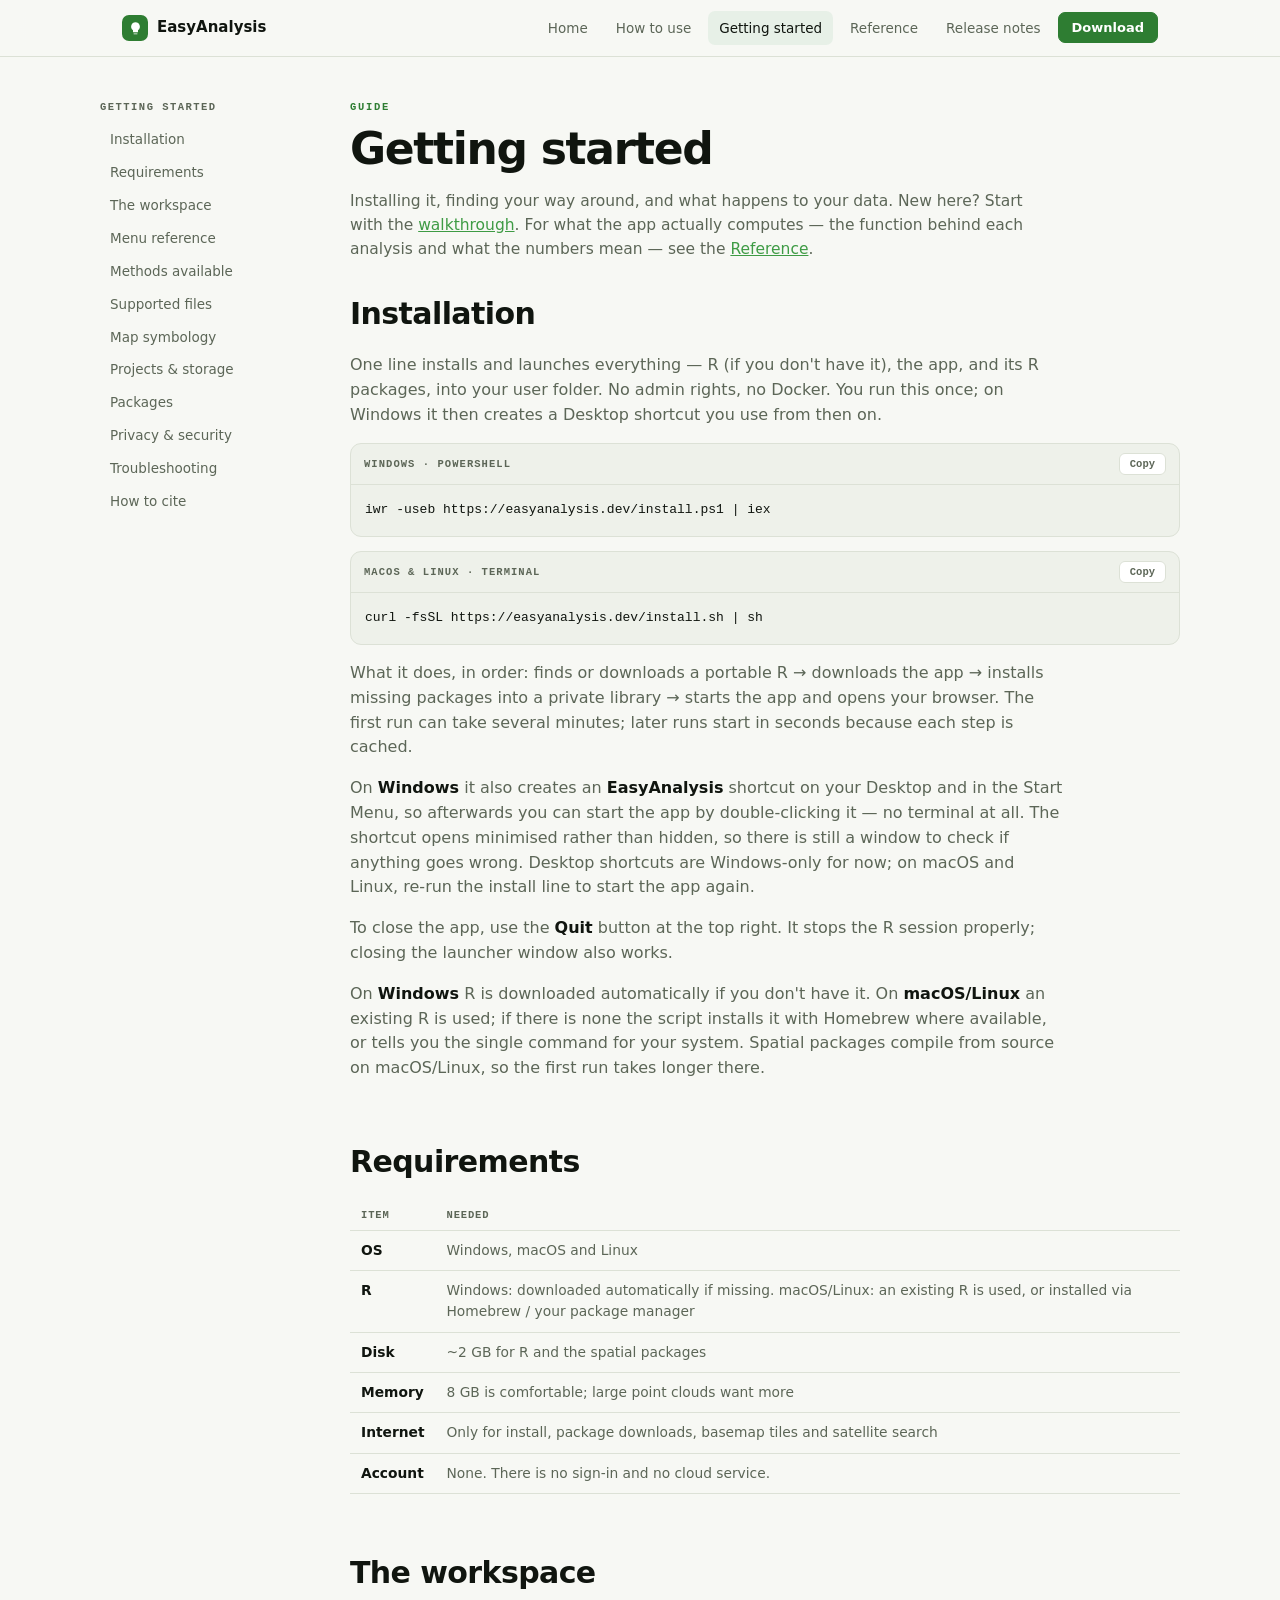
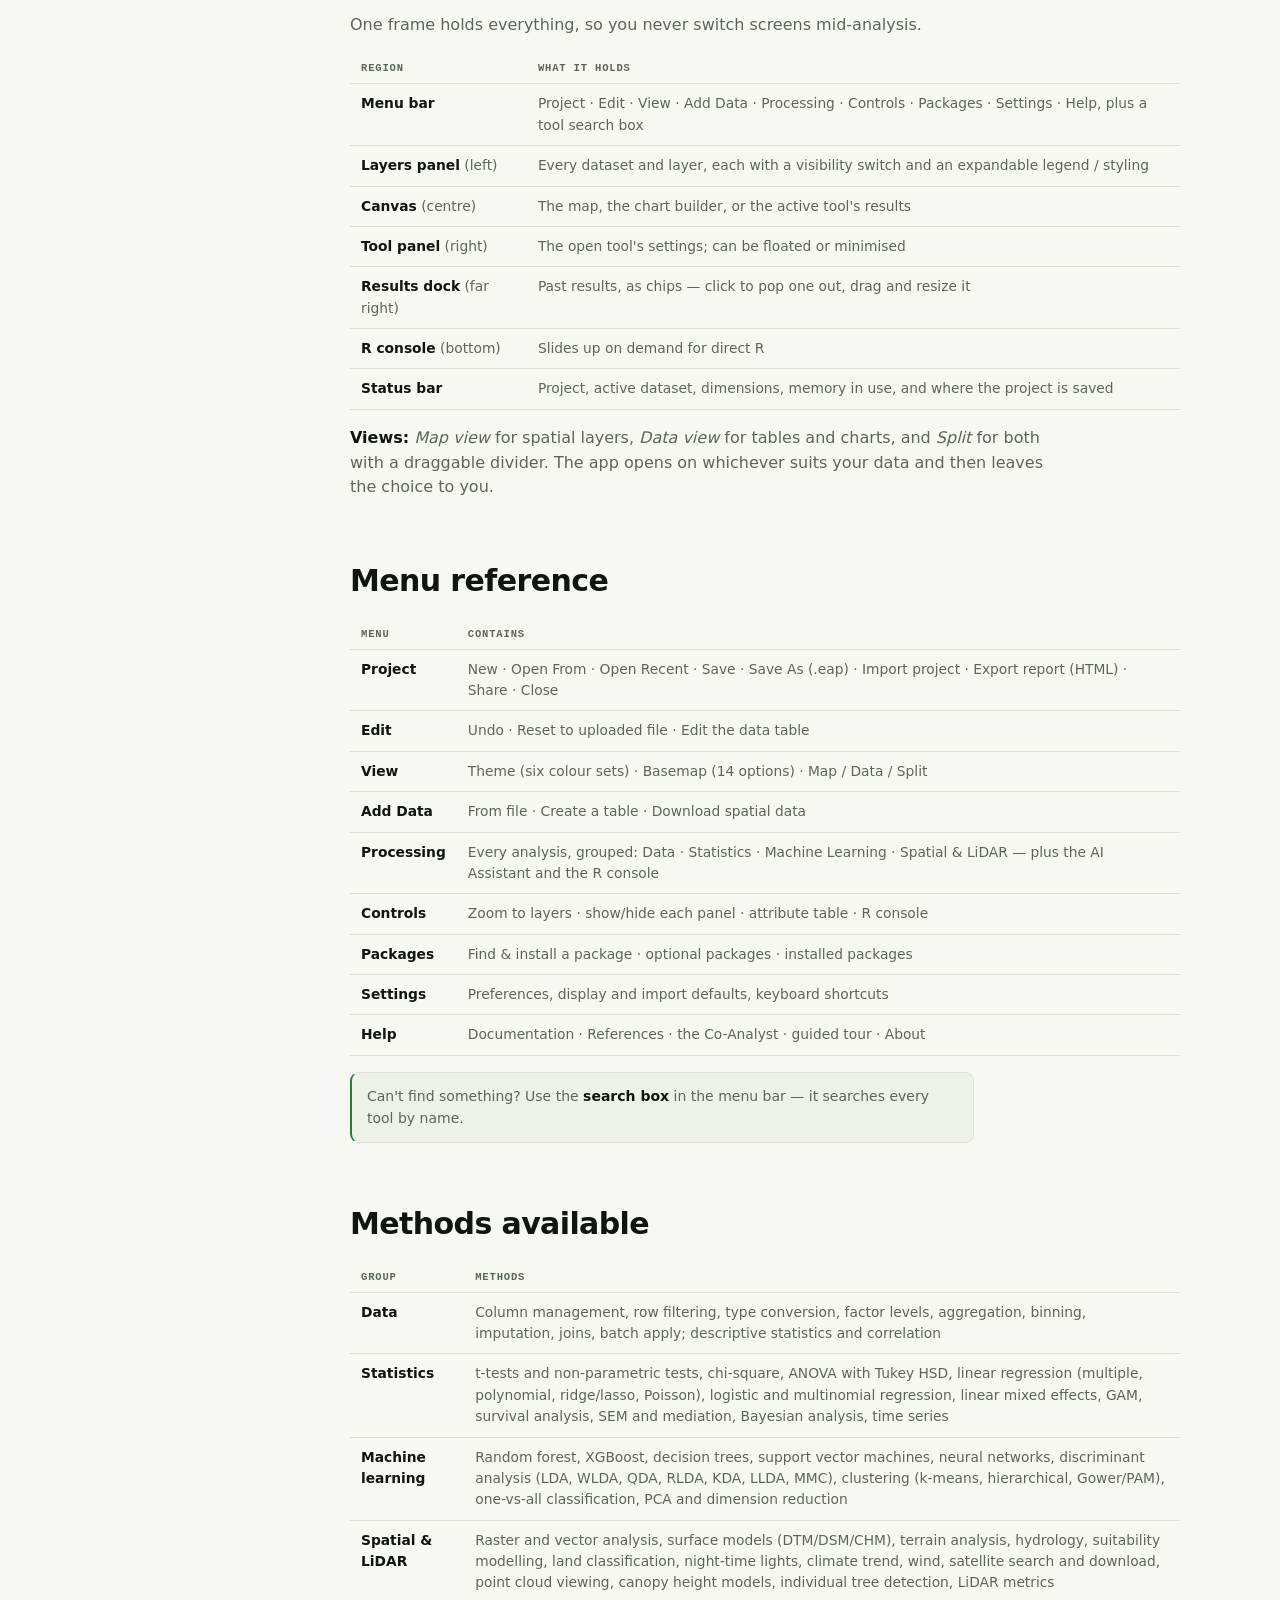
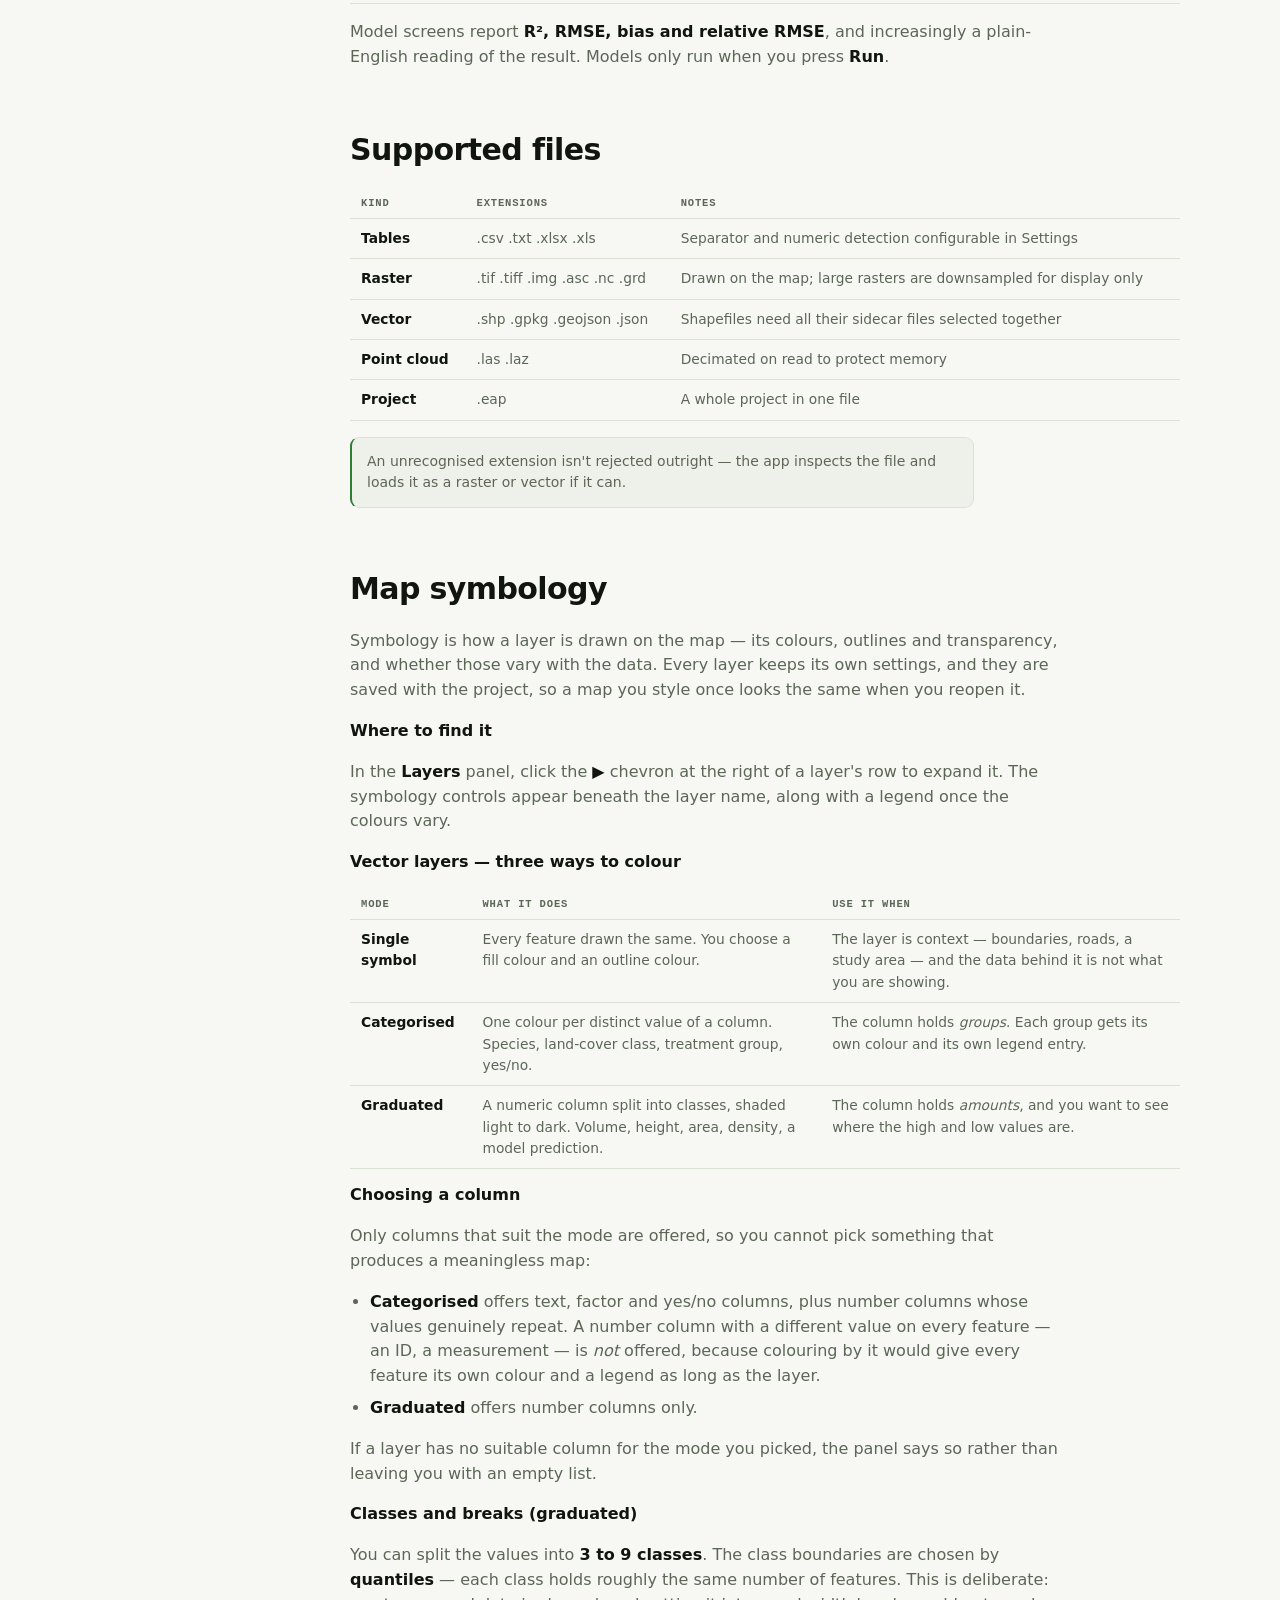
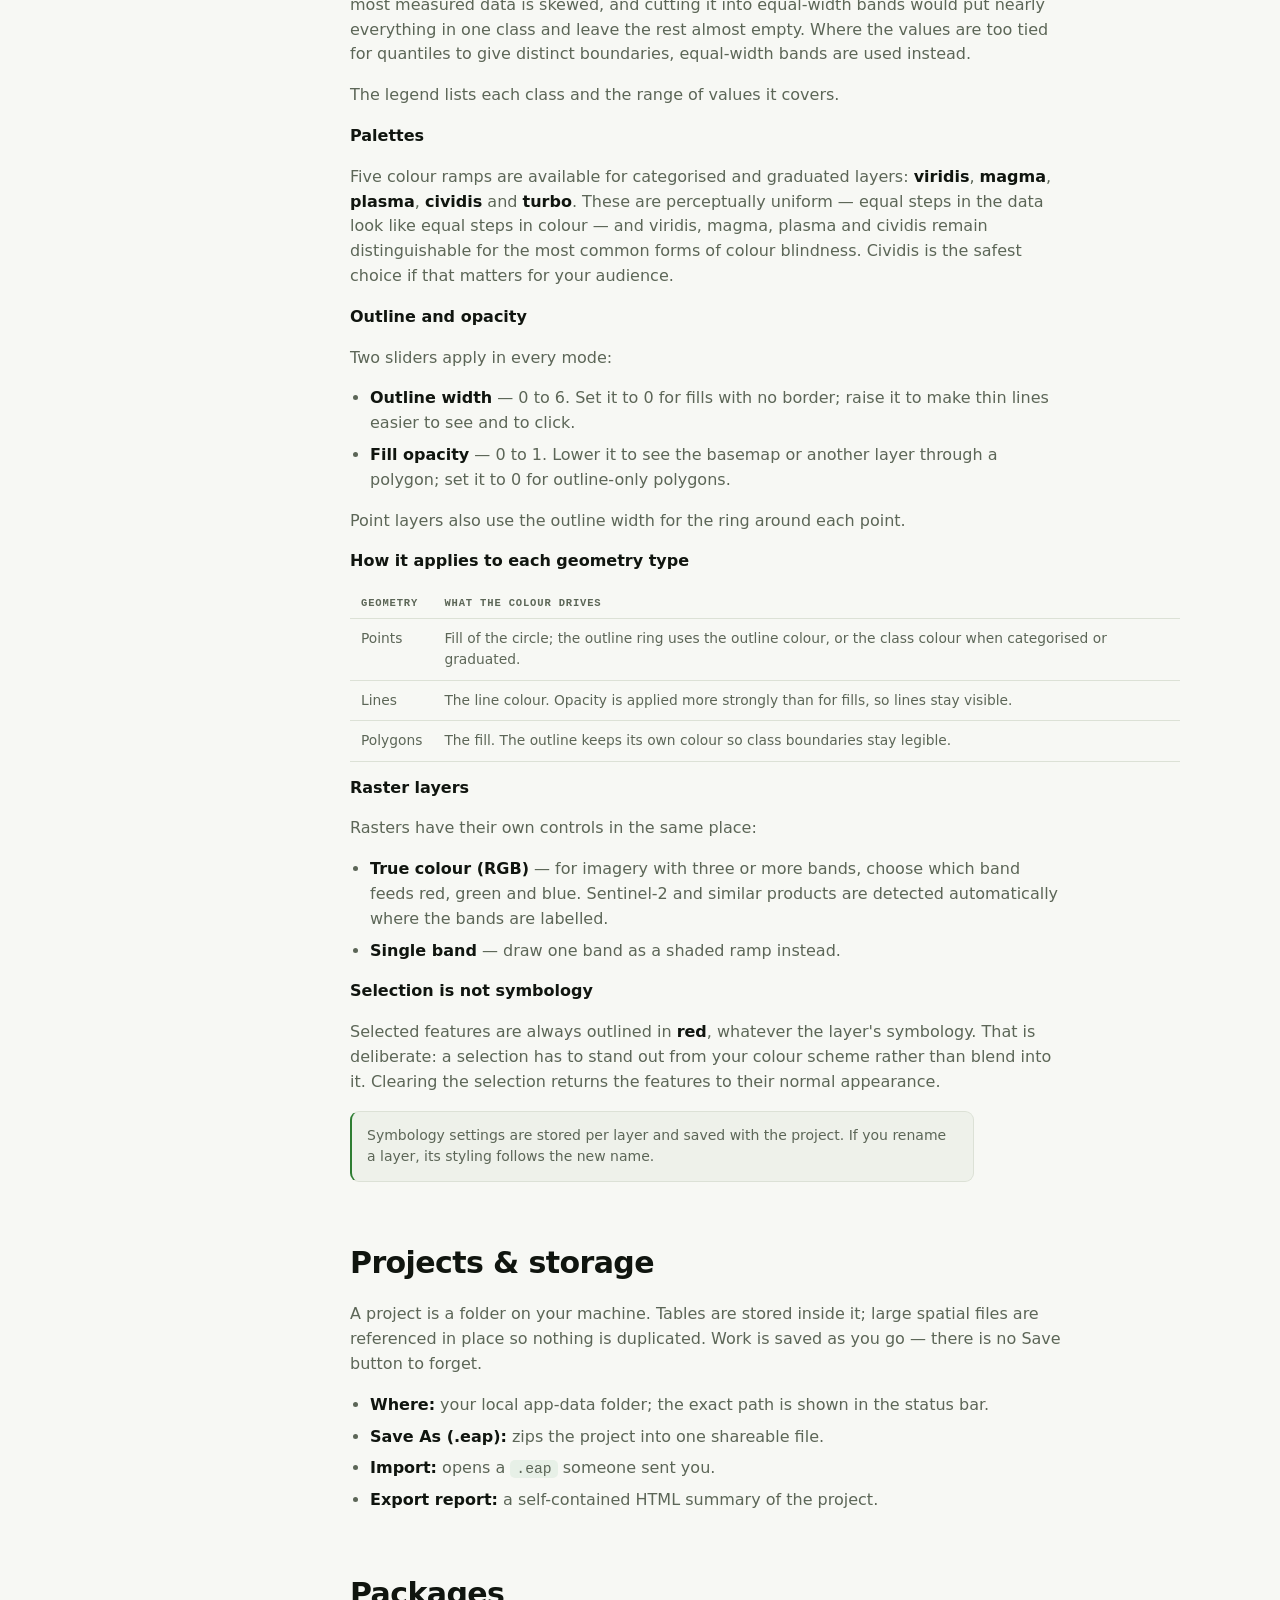
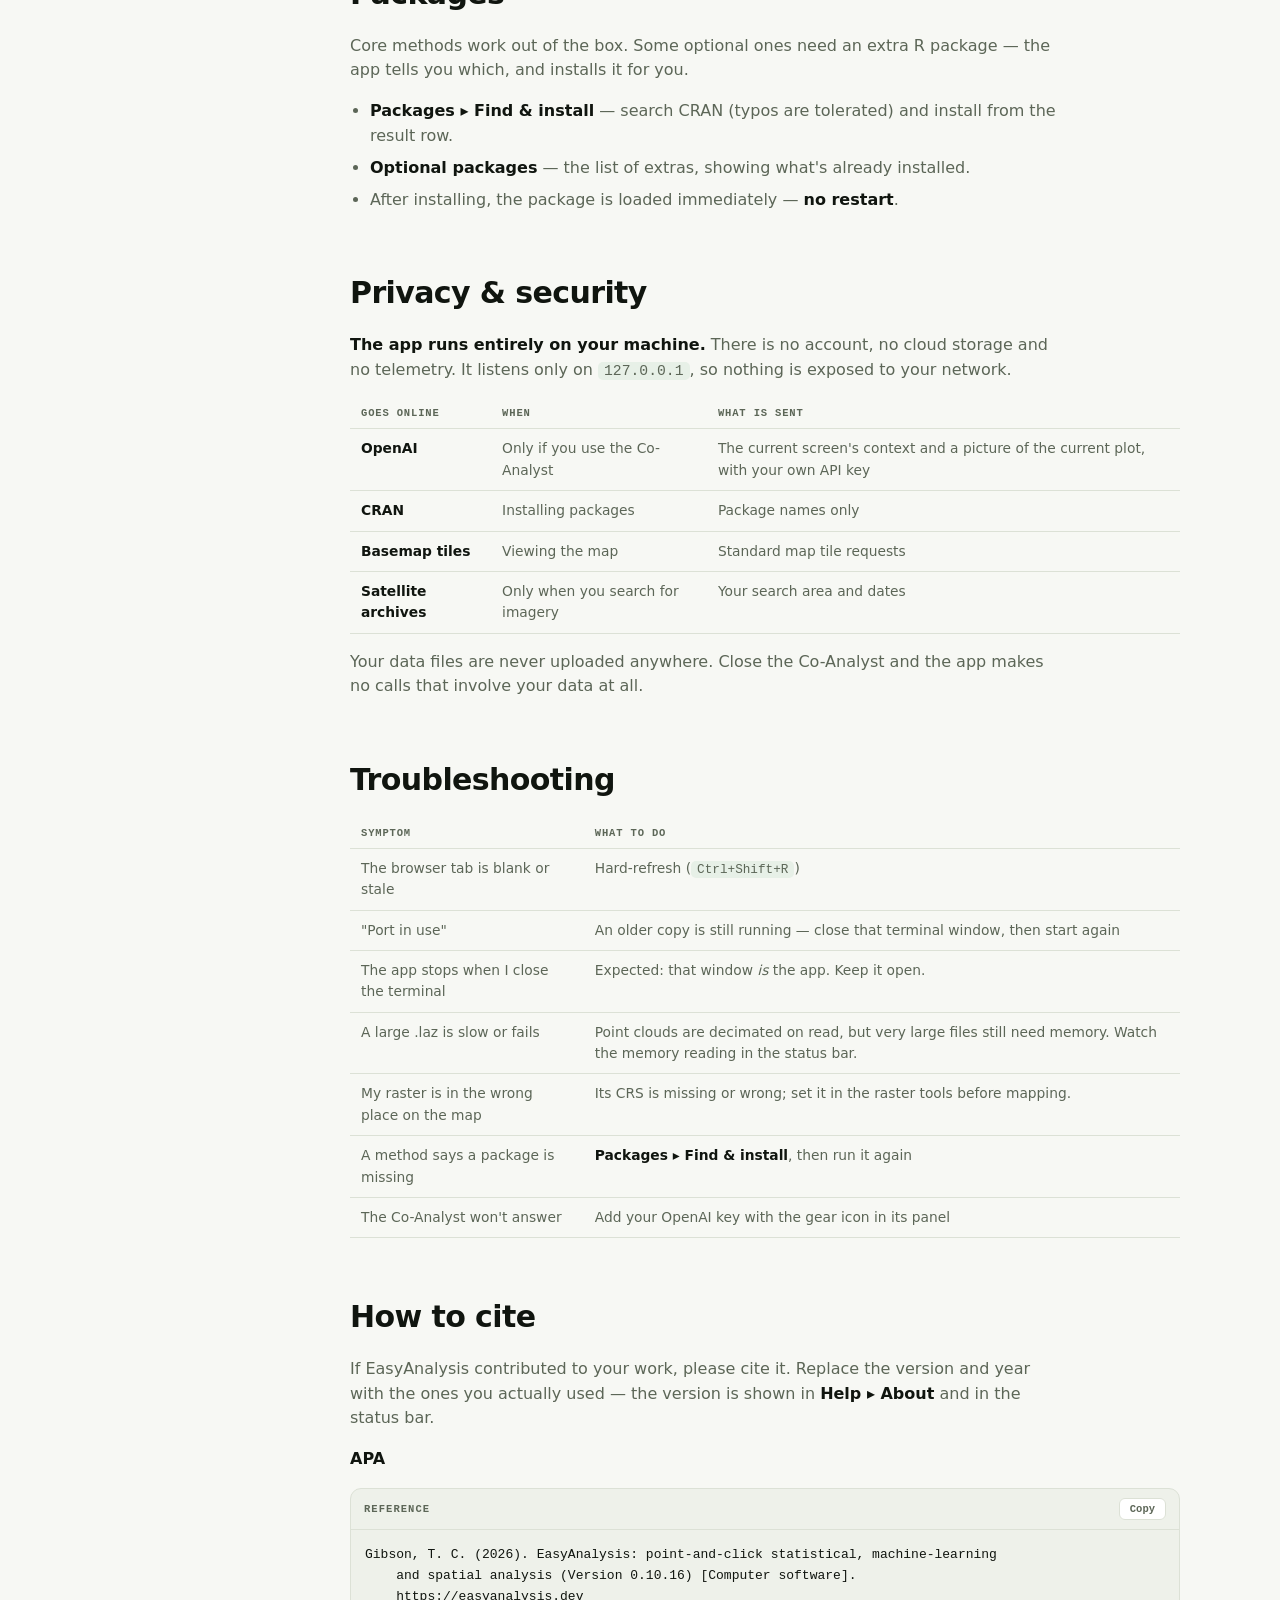
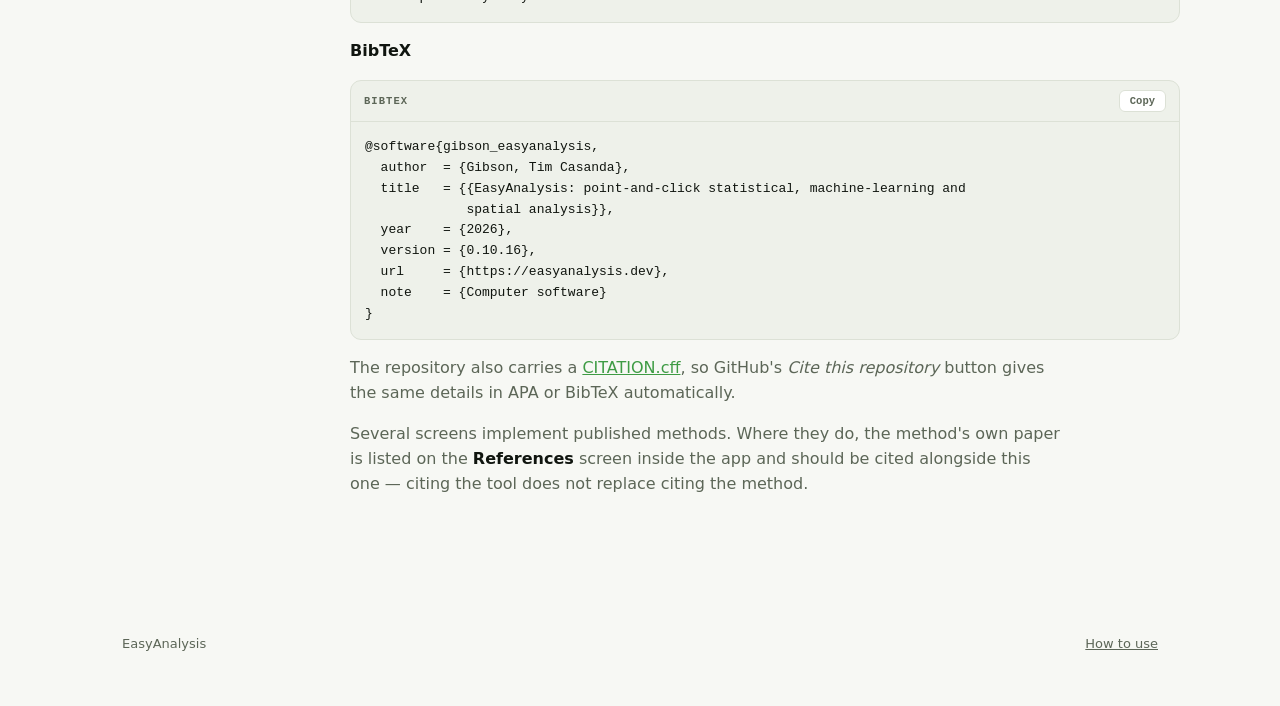
==== commit a2797a9f: "docs: v0.10.24 — split Getting started from a GENERATED method reference Item 56 part 1. The old doc" ====
--- a/landing/documentation.html
+++ b/landing/documentation.html
@@ -4,7 +4,7 @@
 <head>
   <meta charset="utf-8">
   <meta name="viewport" content="width=device-width, initial-scale=1">
-  <title>EasyAnalysis — Documentation</title>
+  <title>EasyAnalysis — Getting started</title>
   <meta name="description"
     content="EasyAnalysis reference: installation, the workspace, every menu, the methods available, projects and file formats, privacy, and troubleshooting.">
   <!-- Extensionless canonical: vercel.json sets cleanUrls, so the .html form
@@ -47,7 +47,8 @@
       <span class="links">
         <a href="index.html">Home</a>
         <a href="how-to-use.html">How to use</a>
-        <a class="on" href="documentation.html">Documentation</a>
+        <a class="on" href="documentation.html">Getting started</a>
+        <a href="reference.html">Reference</a>
         <a href="release-notes.html">Release notes</a>
         <a class="btn go sm" href="index.html#get">Download</a>
       </span>
@@ -56,7 +57,7 @@
 
   <div class="wrap doc">
     <aside>
-      <div class="t">Reference</div>
+      <div class="t">Getting started</div>
       <a href="#install">Installation</a>
       <a href="#requirements">Requirements</a>
       <a href="#workspace">The workspace</a>
@@ -72,10 +73,12 @@
     </aside>
 
     <article>
-      <div class="eyebrow">Reference</div>
-      <h1>Documentation</h1>
-      <p class="sub">Everything the app can do, where to find it, and what happens to your data.
-        New here? Start with the <a href="how-to-use.html">walkthrough</a>.</p>
+      <div class="eyebrow">Guide</div>
+      <h1>Getting started</h1>
+      <p class="sub">Installing it, finding your way around, and what happens to your data.
+        New here? Start with the <a href="how-to-use.html">walkthrough</a>. For what the app
+        actually computes — the function behind each analysis and what the numbers mean — see the
+        <a href="reference.html">Reference</a>.</p>
 
       <section id="install">
         <h2>Installation</h2>
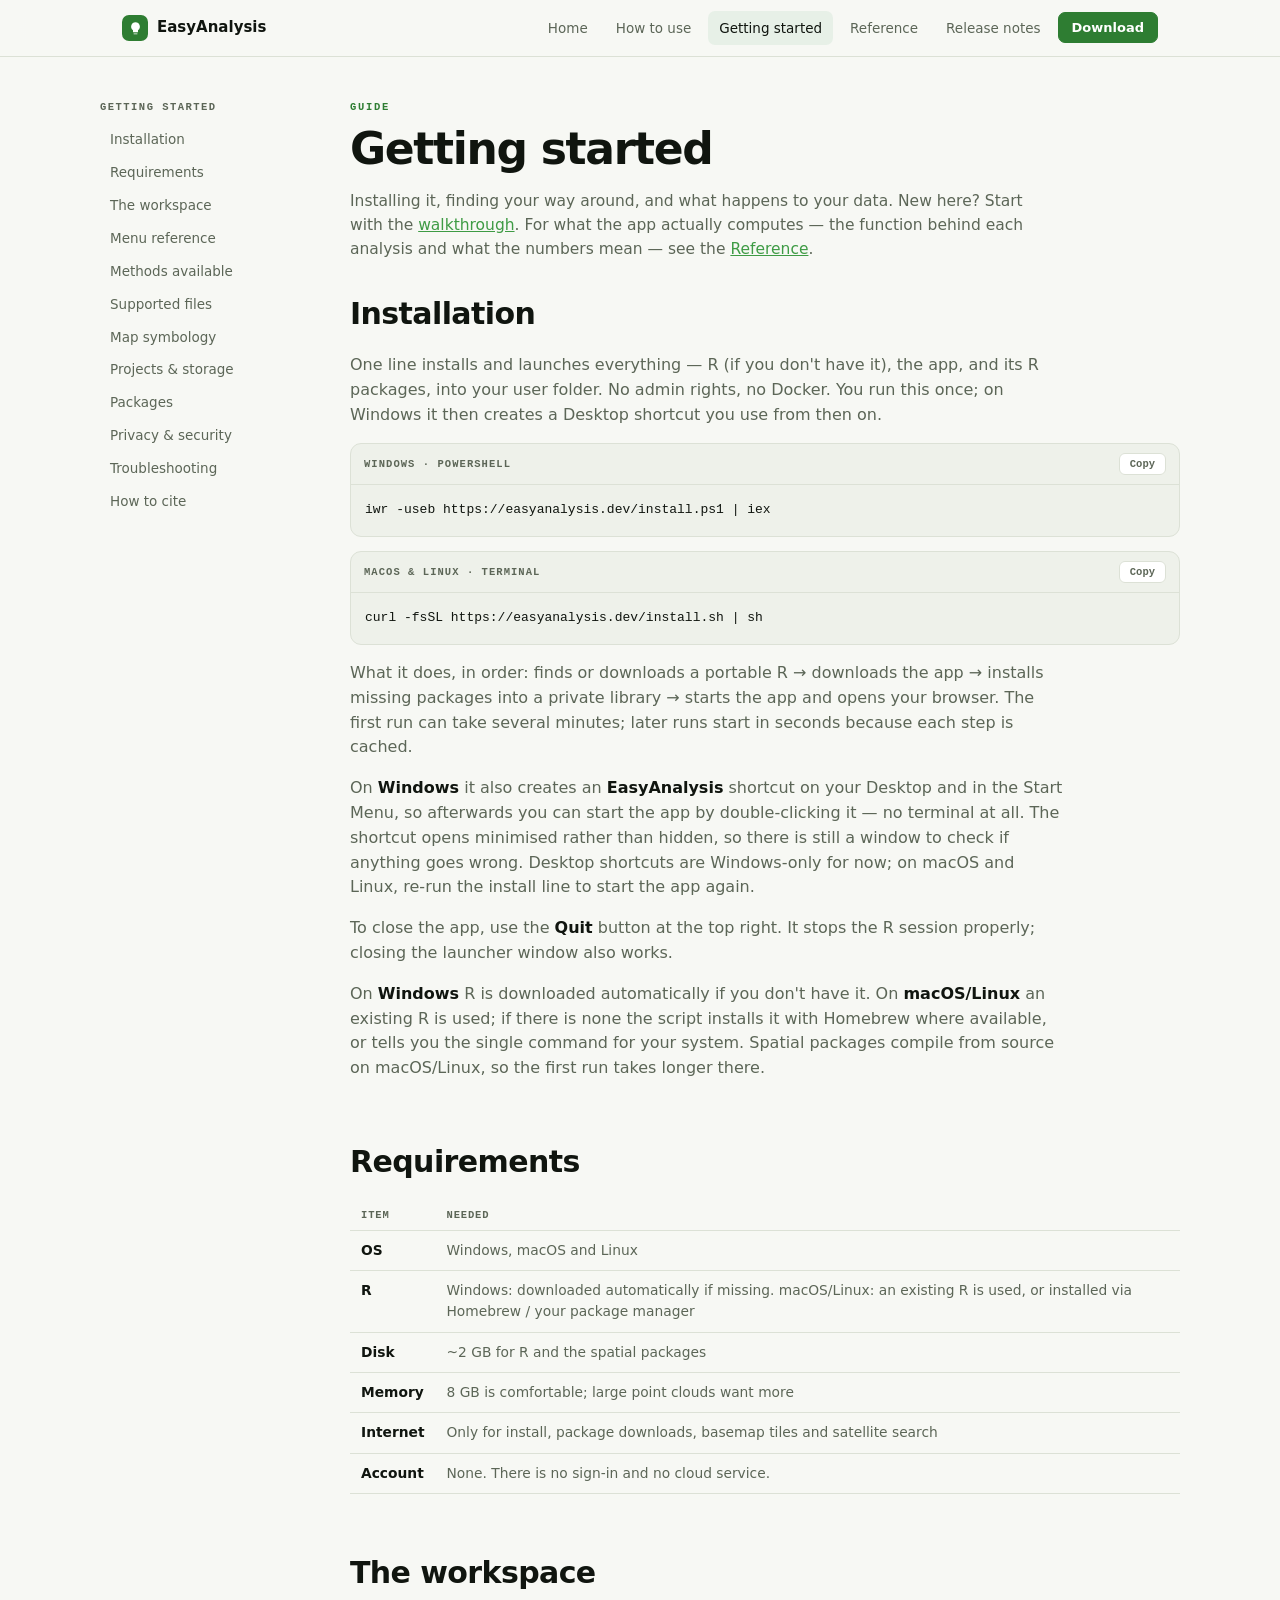
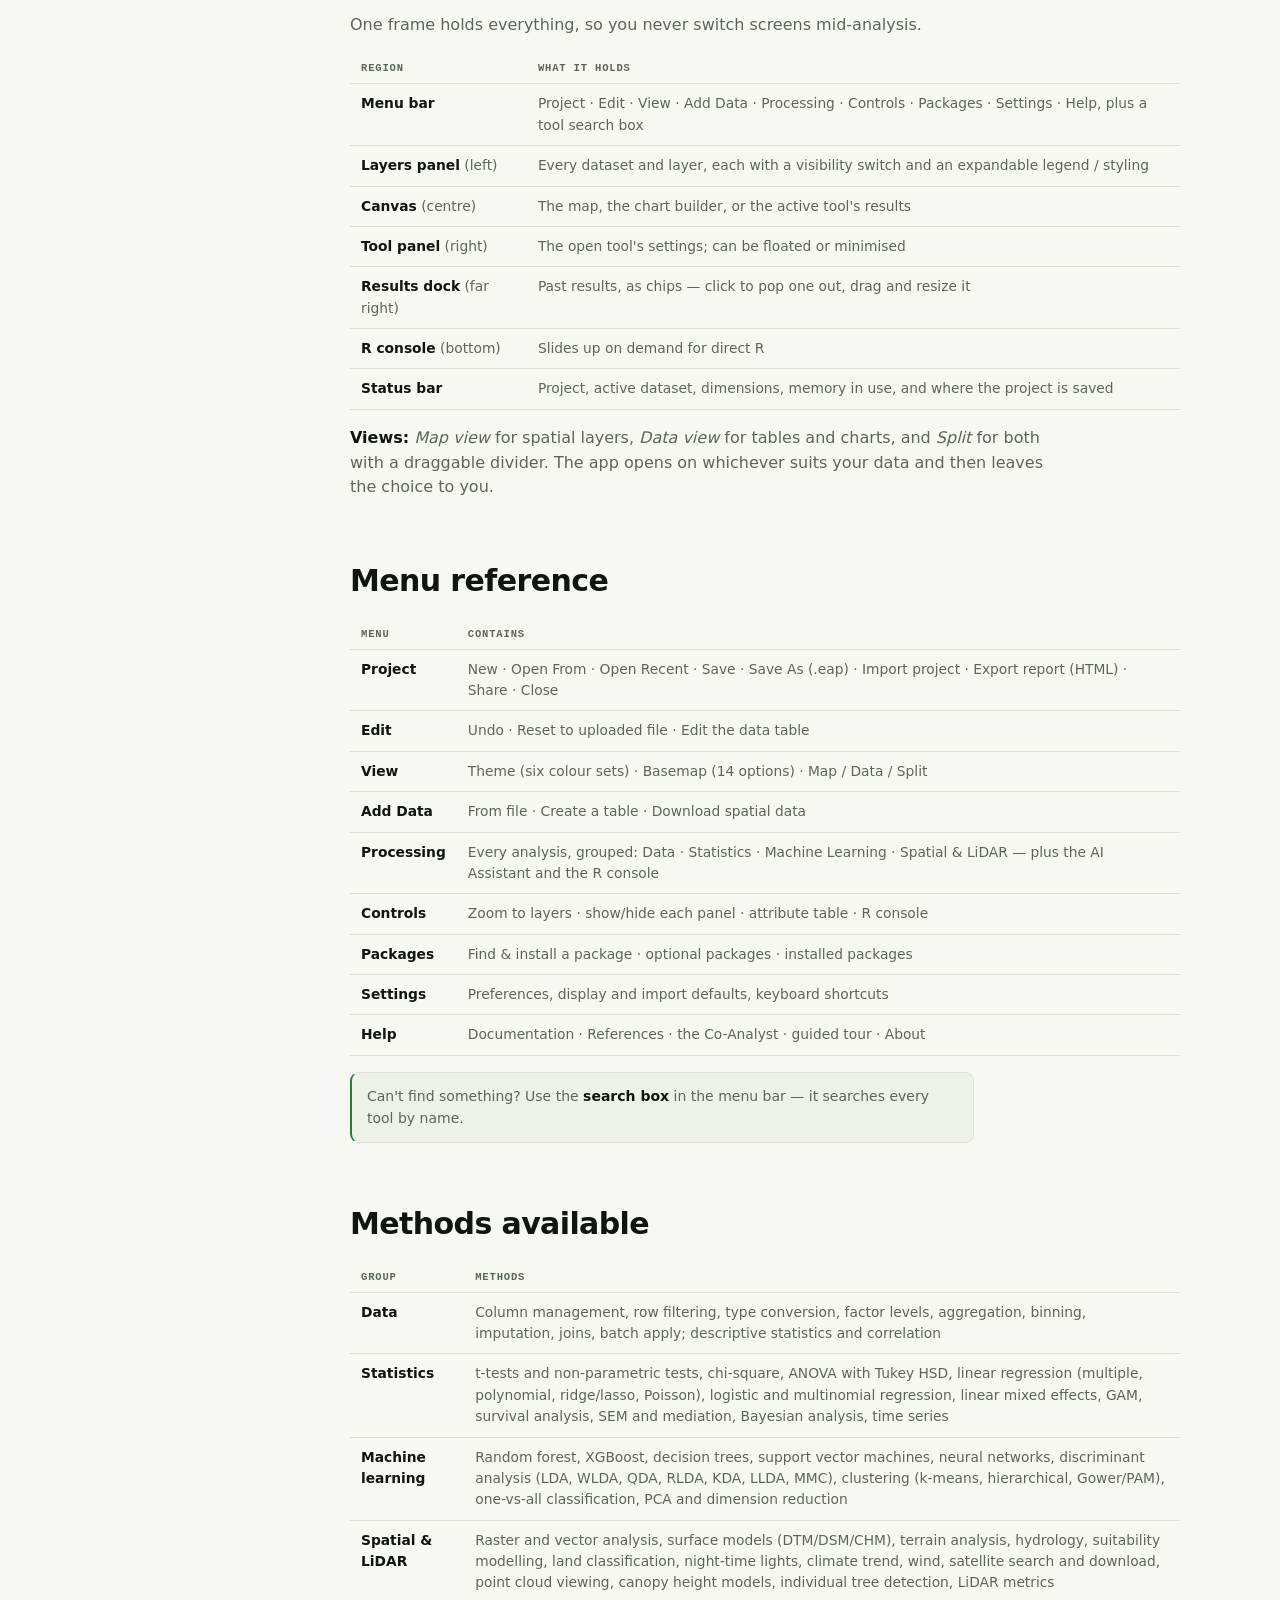
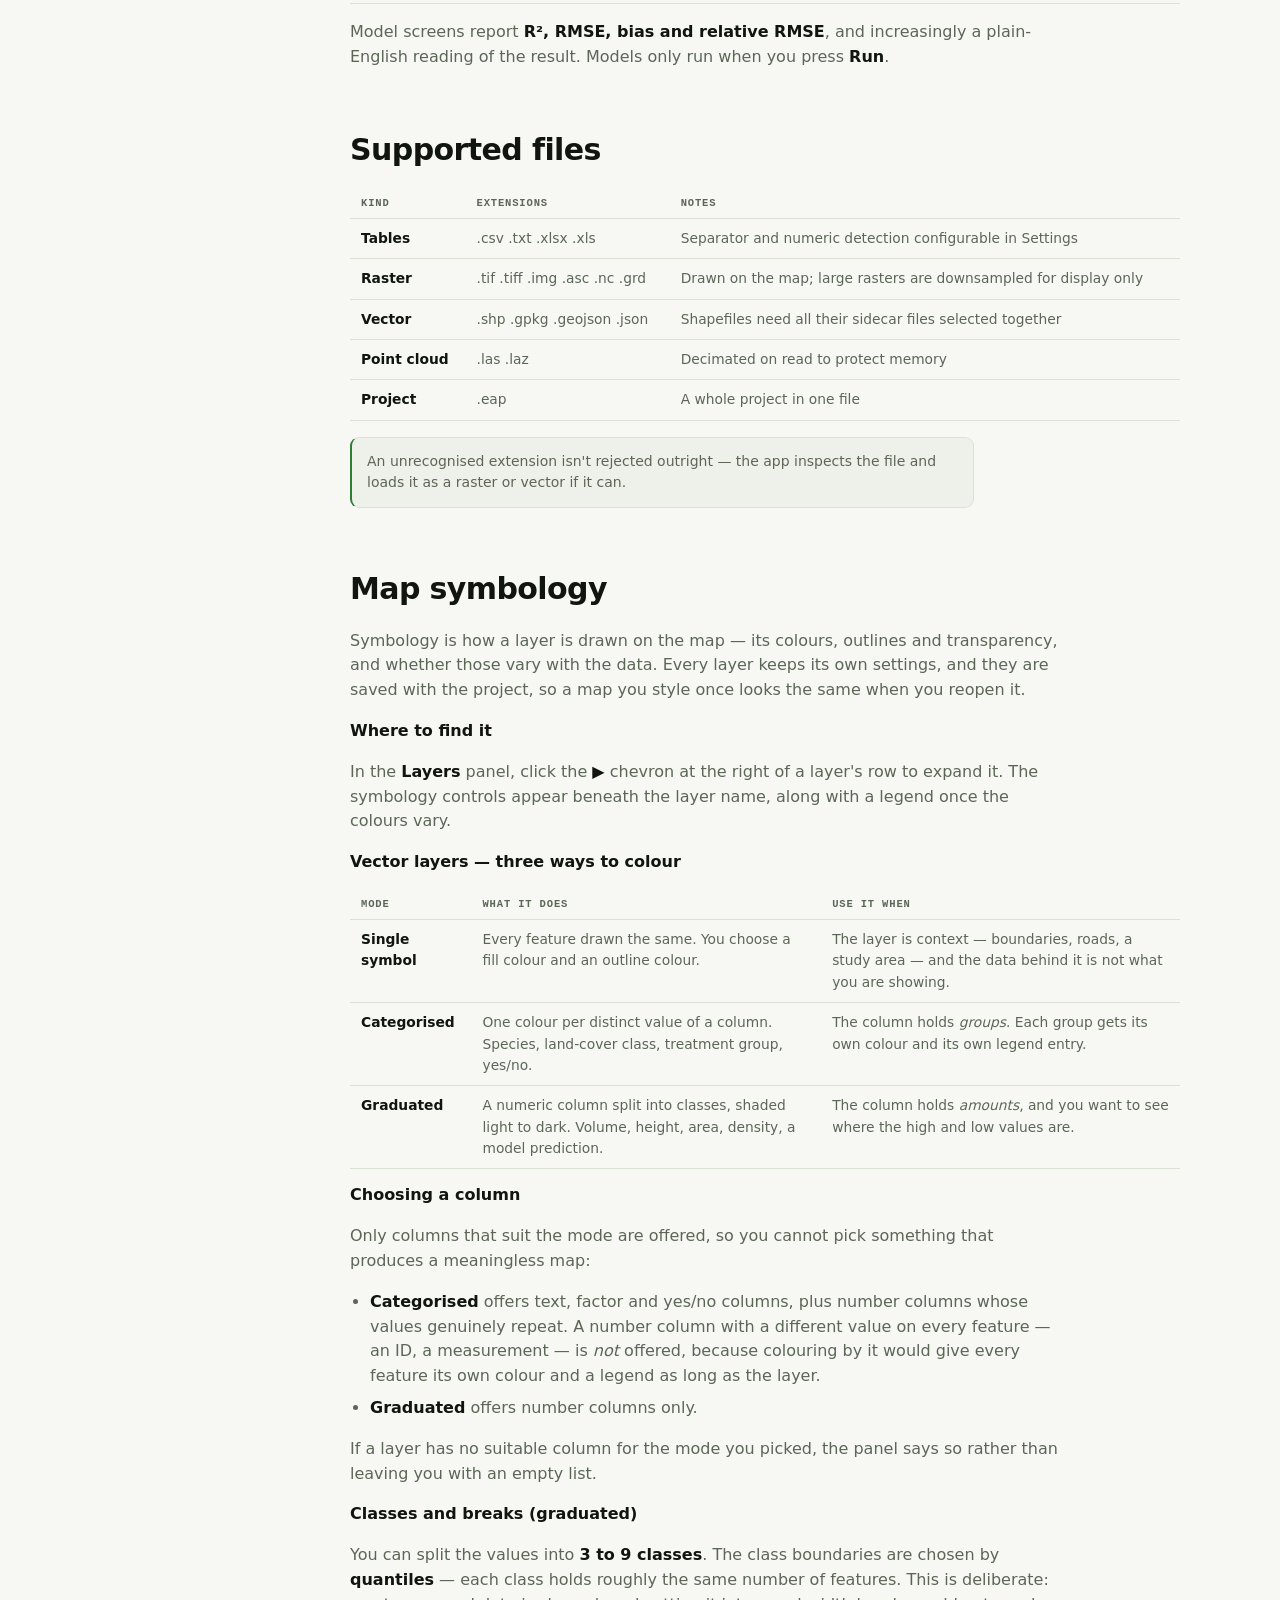
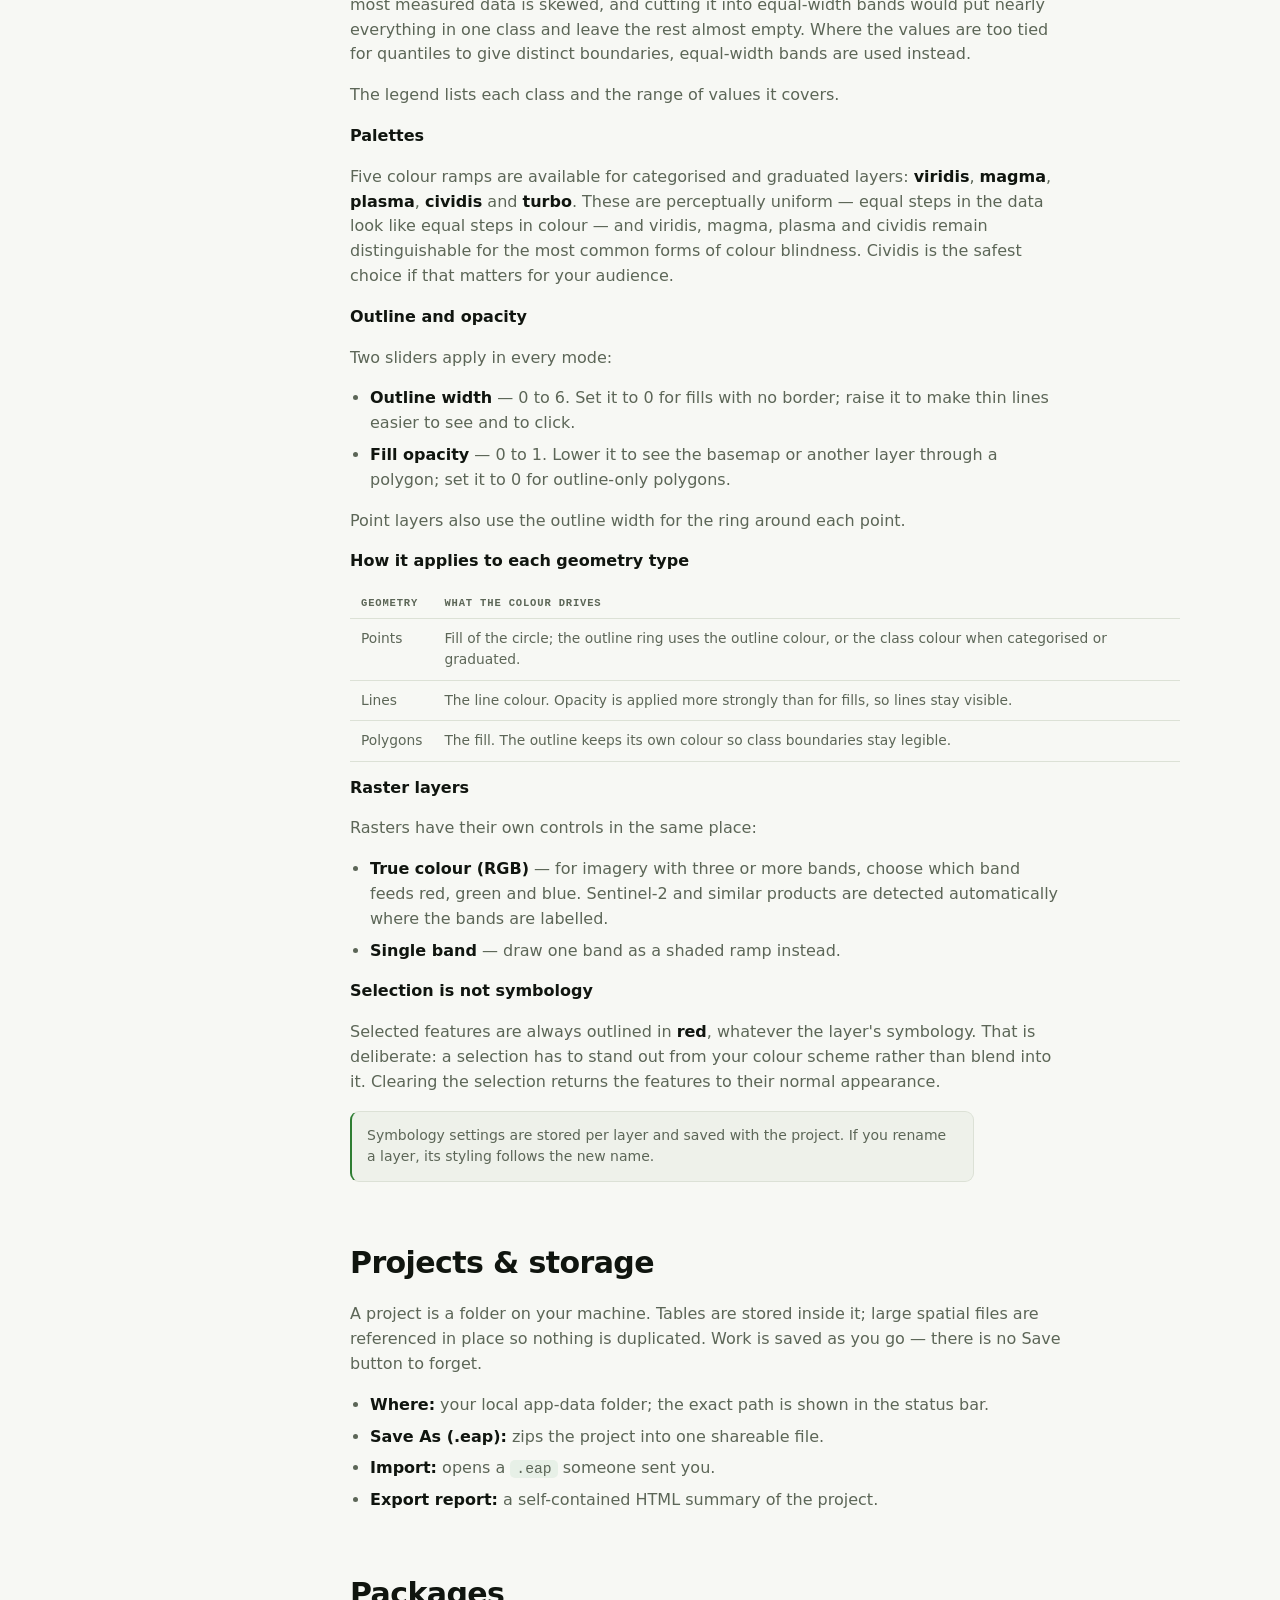
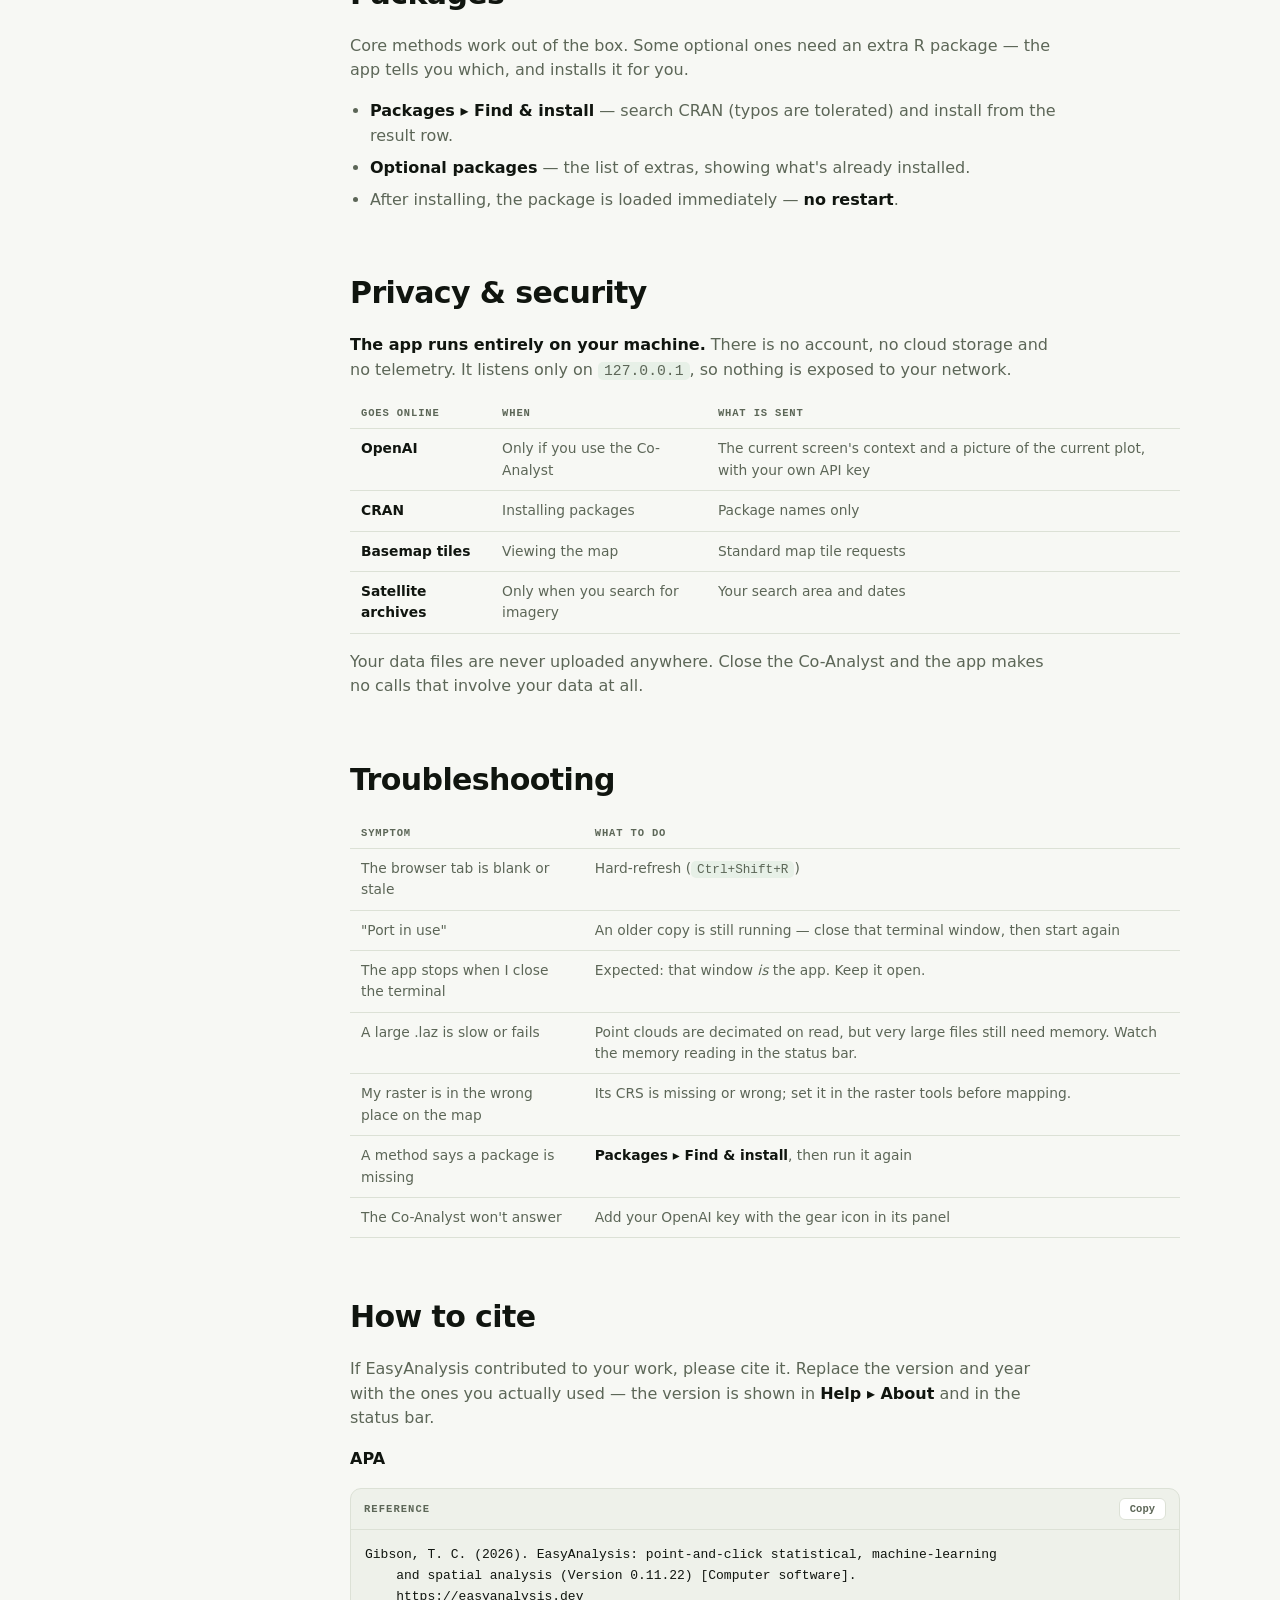
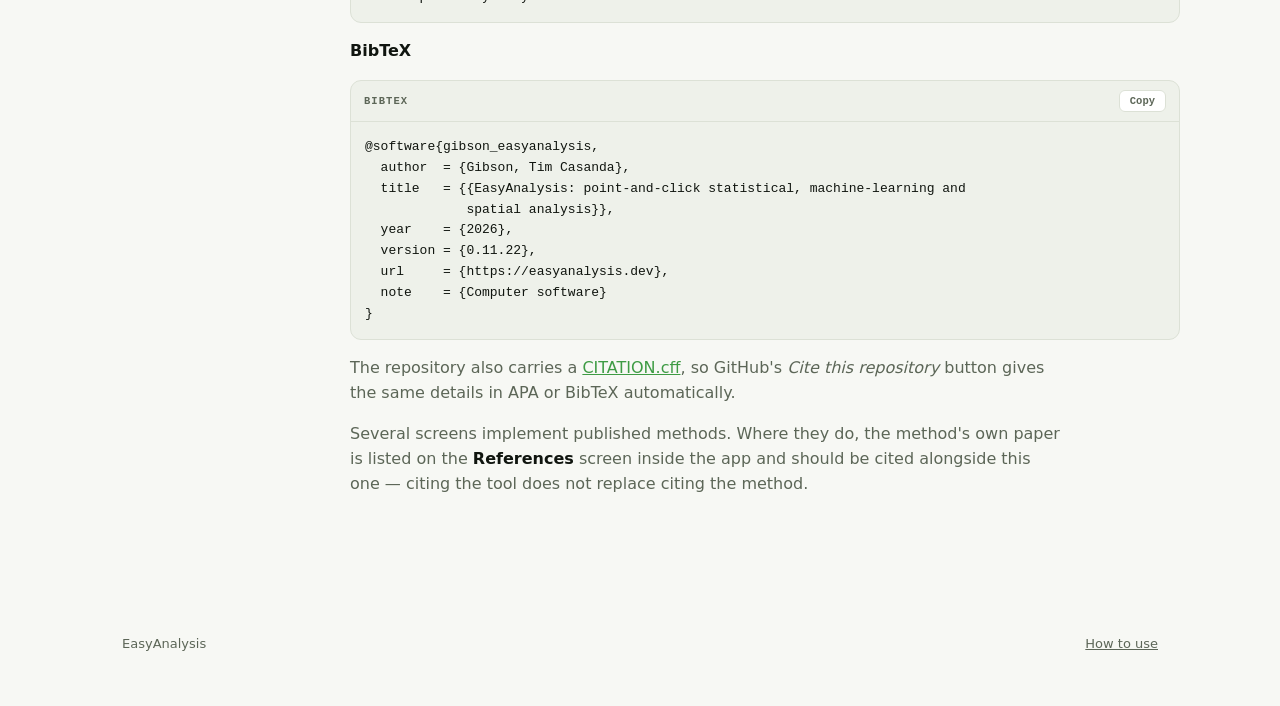
==== commit 7429b846: "feat: v0.11.22 — creator credited; How to cite is in the app (item 83) The app had NO citation at al" ====
--- a/landing/documentation.html
+++ b/landing/documentation.html
@@ -527,7 +527,7 @@
         <div class="code">
           <div class="top">Reference <button class="copy" data-copy="cite-apa">Copy</button></div>
           <pre id="cmd-cite-apa">Gibson, T. C. (2026). EasyAnalysis: point-and-click statistical, machine-learning
-    and spatial analysis (Version 0.10.16) [Computer software].
+    and spatial analysis (Version 0.11.22) [Computer software].
     https://easyanalysis.dev</pre>
         </div>
 
@@ -539,7 +539,7 @@
   title   = {{EasyAnalysis: point-and-click statistical, machine-learning and
              spatial analysis}},
   year    = {2026},
-  version = {0.10.16},
+  version = {0.11.22},
   url     = {https://easyanalysis.dev},
   note    = {Computer software}
 }</pre>
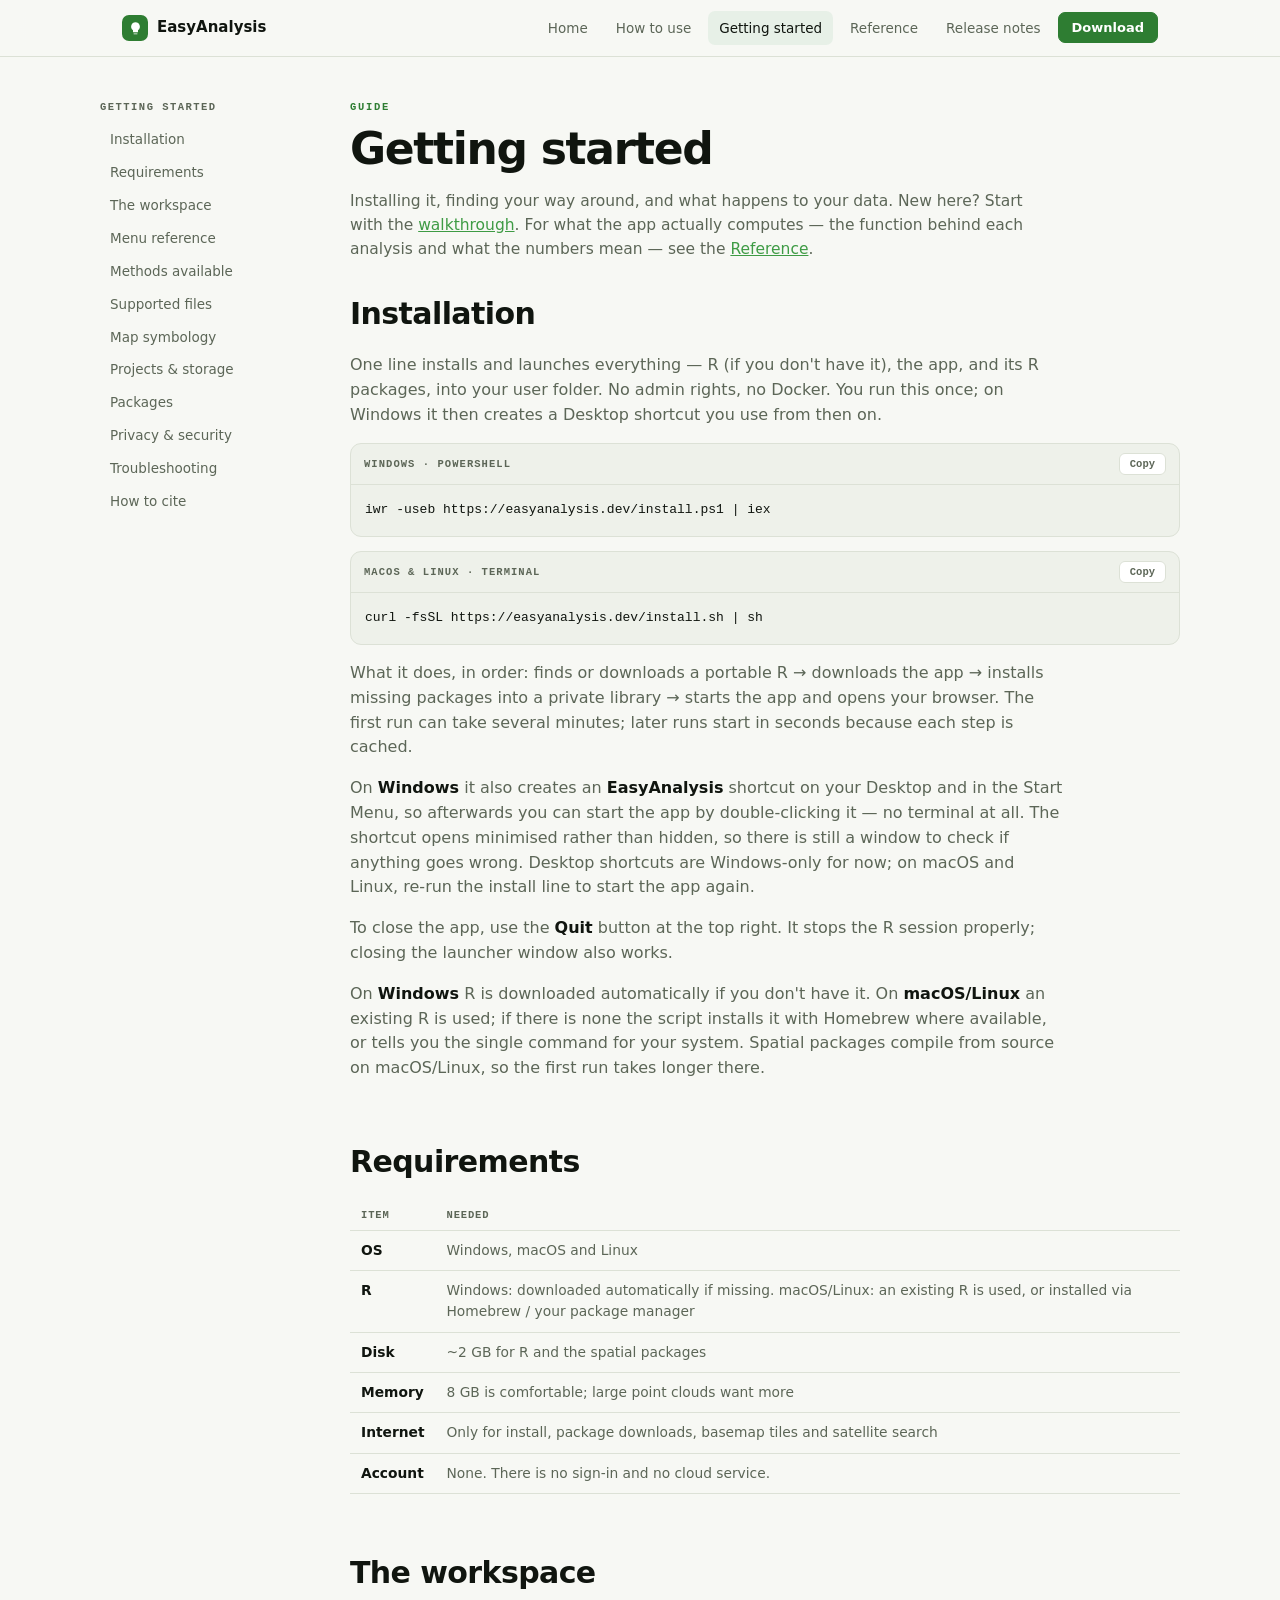
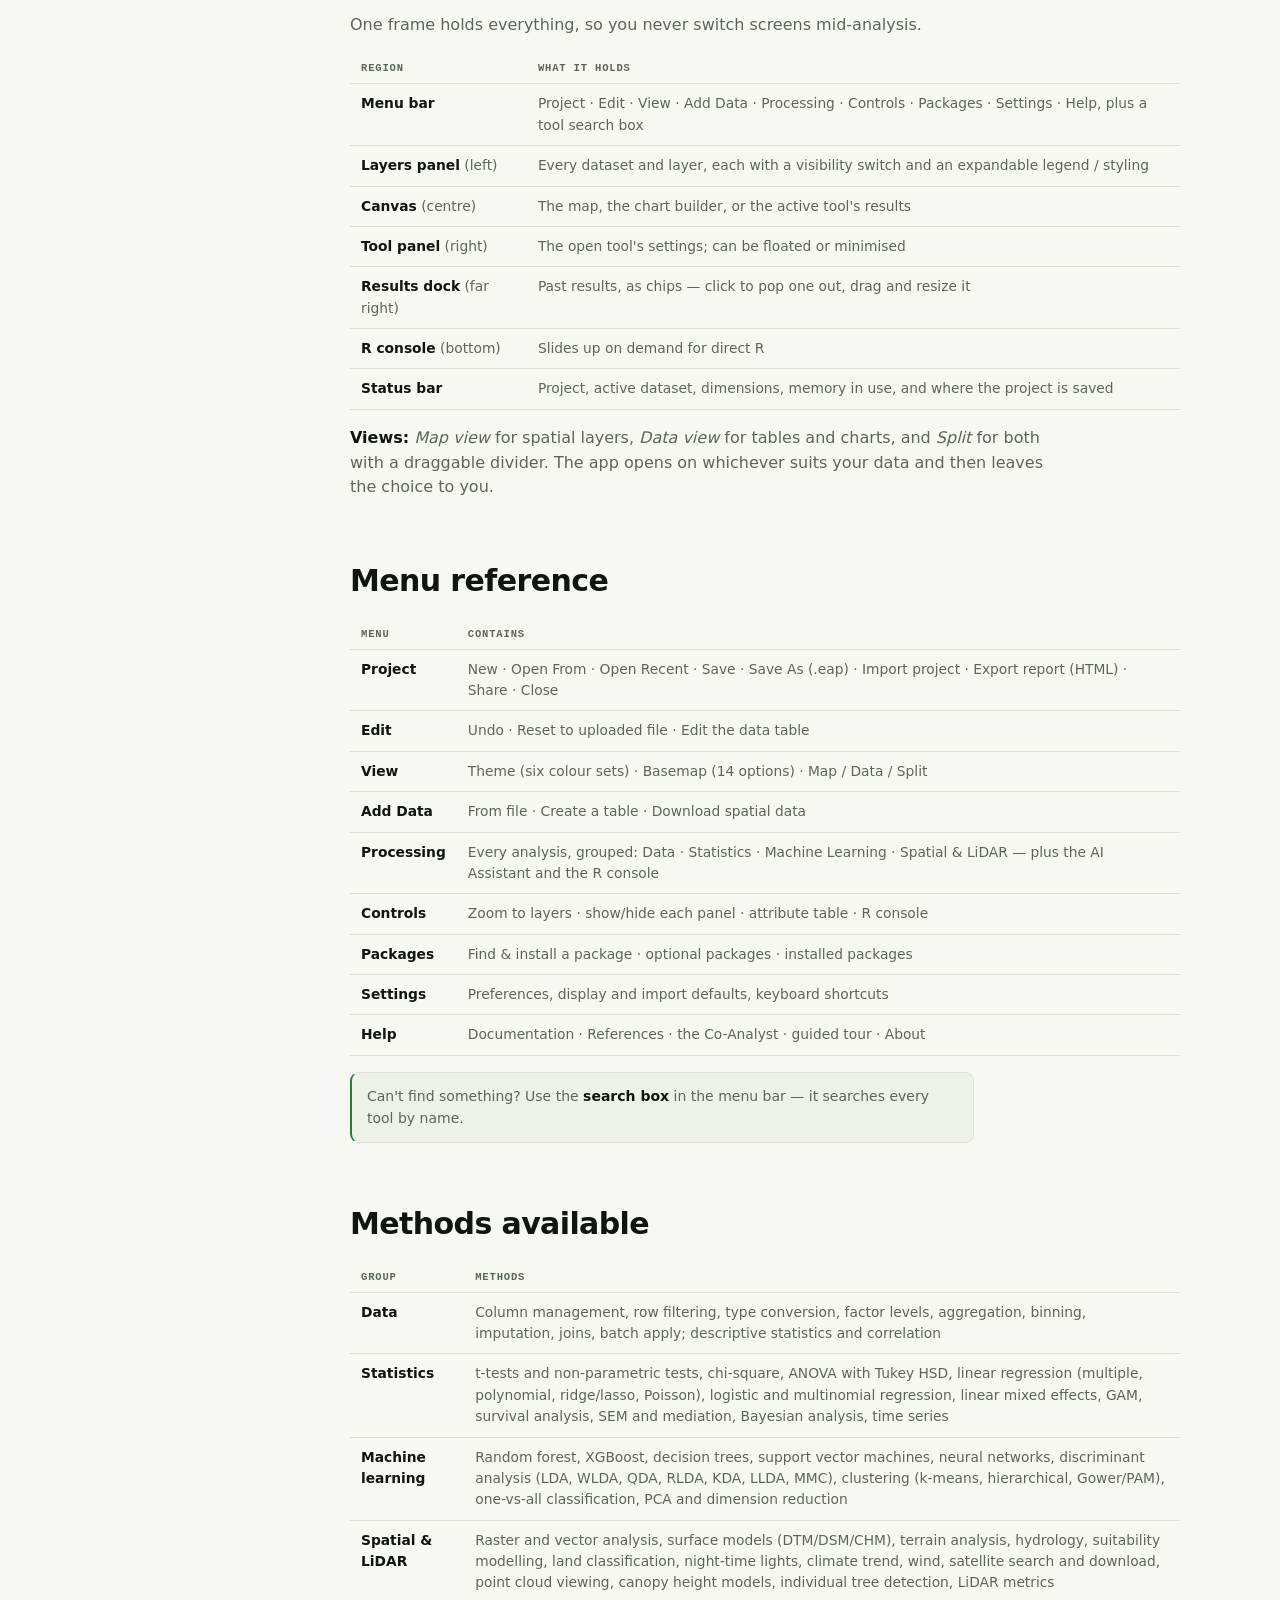
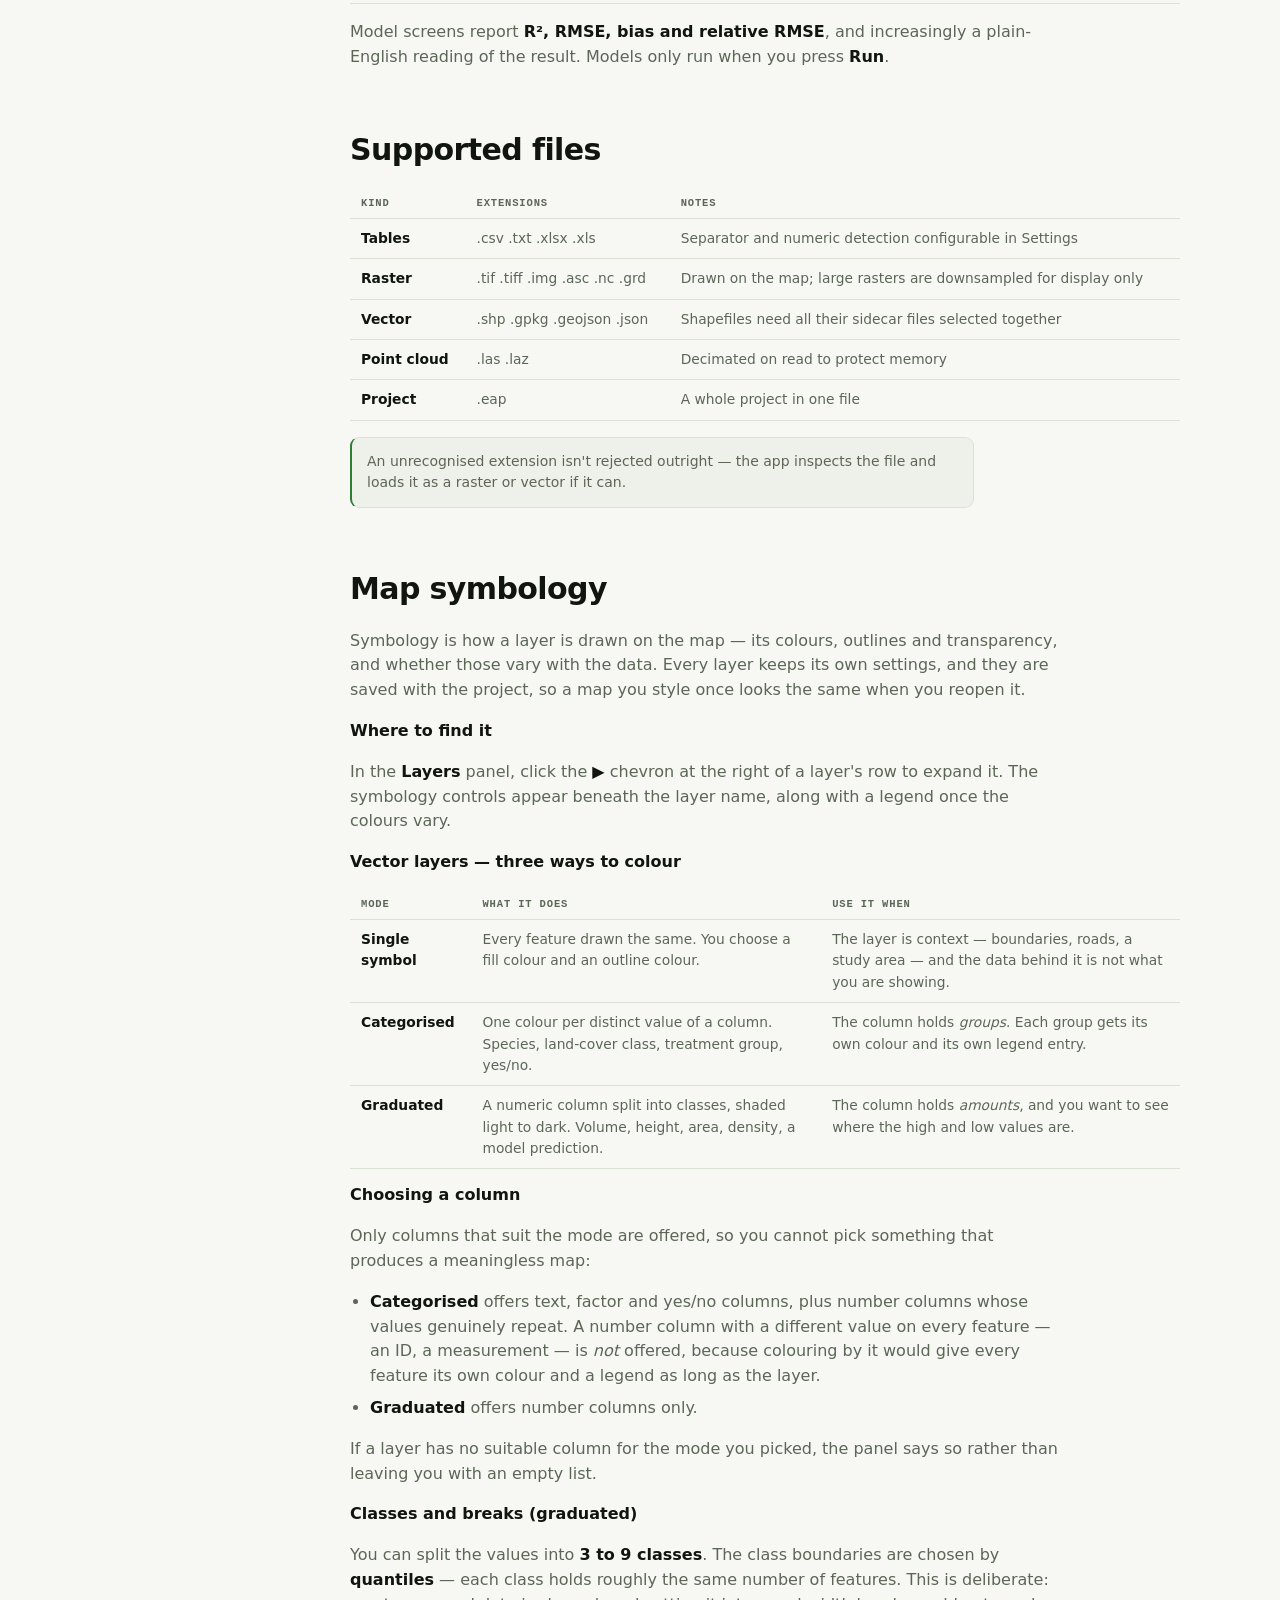
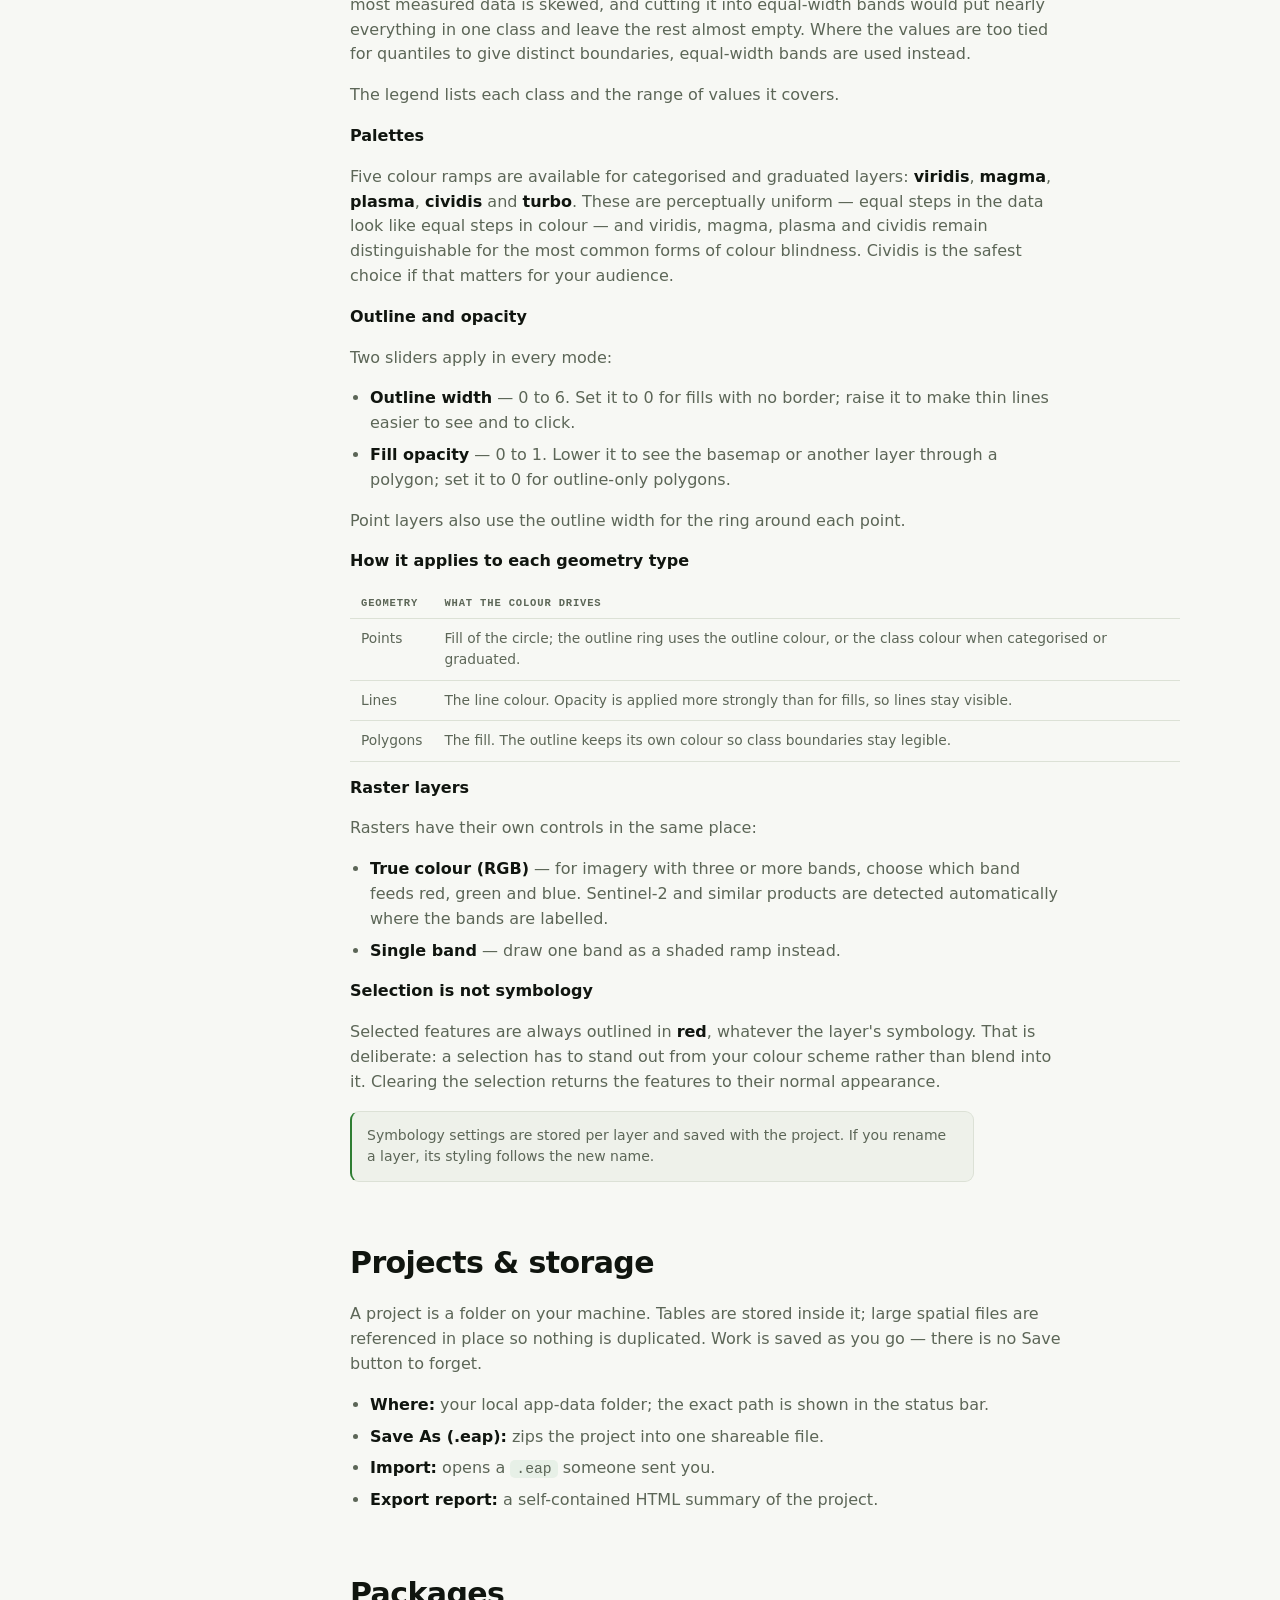
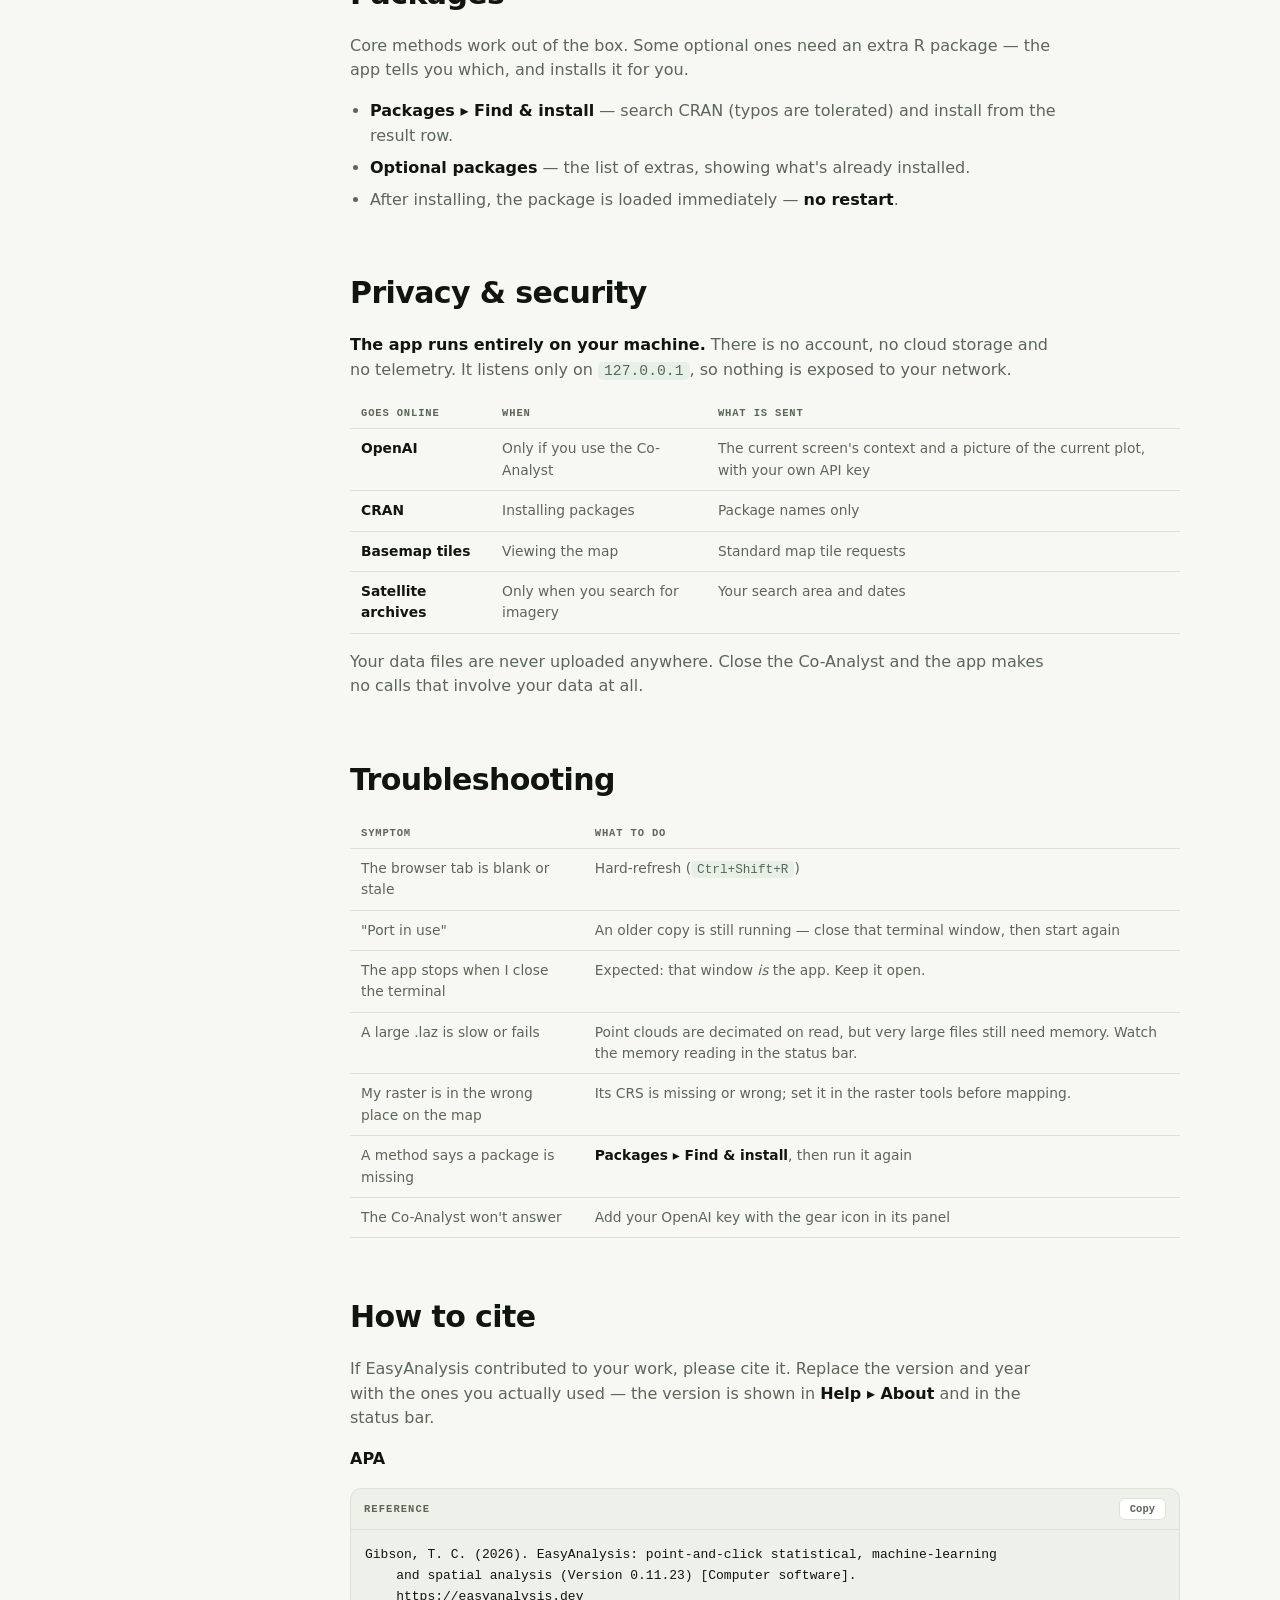
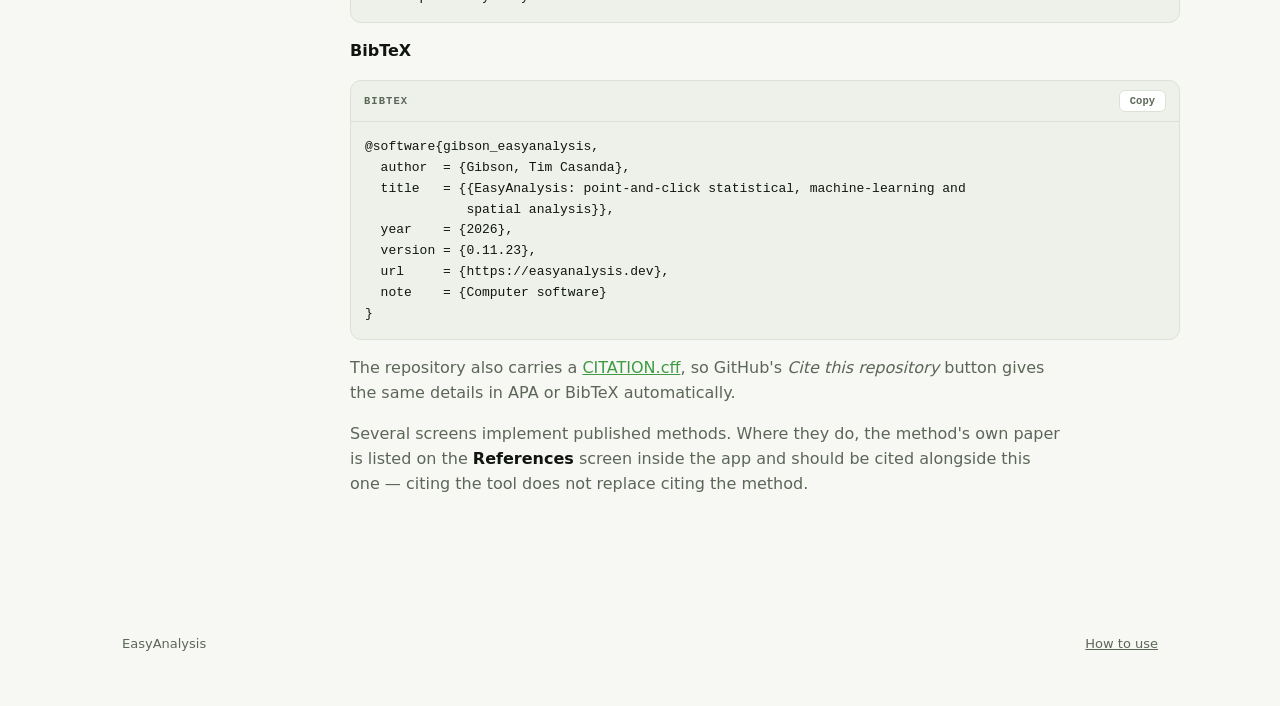
==== commit a3a334c0: "fix: v0.11.23 — the upload feedback was DEAD CODE; layer colour dots removed ITEM 84. Reported: a 4 " ====
--- a/landing/documentation.html
+++ b/landing/documentation.html
@@ -527,7 +527,7 @@
         <div class="code">
           <div class="top">Reference <button class="copy" data-copy="cite-apa">Copy</button></div>
           <pre id="cmd-cite-apa">Gibson, T. C. (2026). EasyAnalysis: point-and-click statistical, machine-learning
-    and spatial analysis (Version 0.11.22) [Computer software].
+    and spatial analysis (Version 0.11.23) [Computer software].
     https://easyanalysis.dev</pre>
         </div>
 
@@ -539,7 +539,7 @@
   title   = {{EasyAnalysis: point-and-click statistical, machine-learning and
              spatial analysis}},
   year    = {2026},
-  version = {0.11.22},
+  version = {0.11.23},
   url     = {https://easyanalysis.dev},
   note    = {Computer software}
 }</pre>
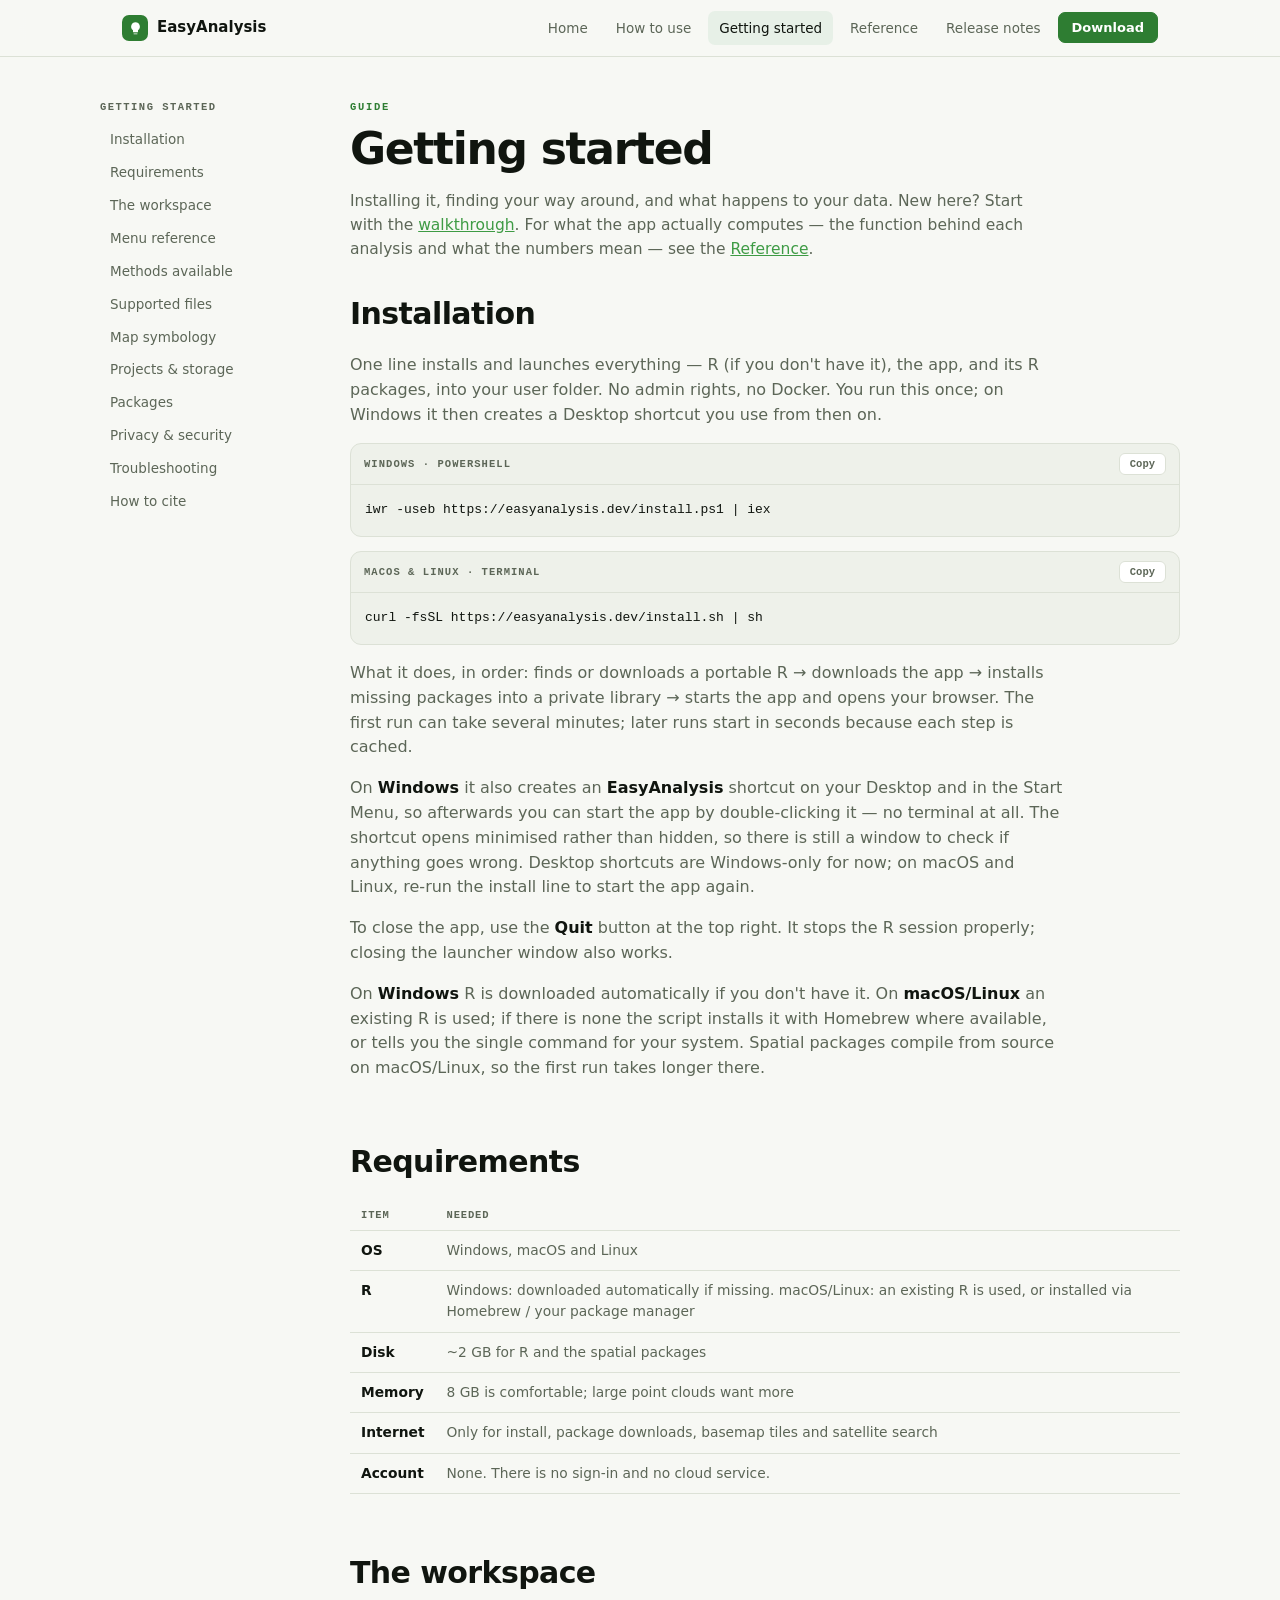
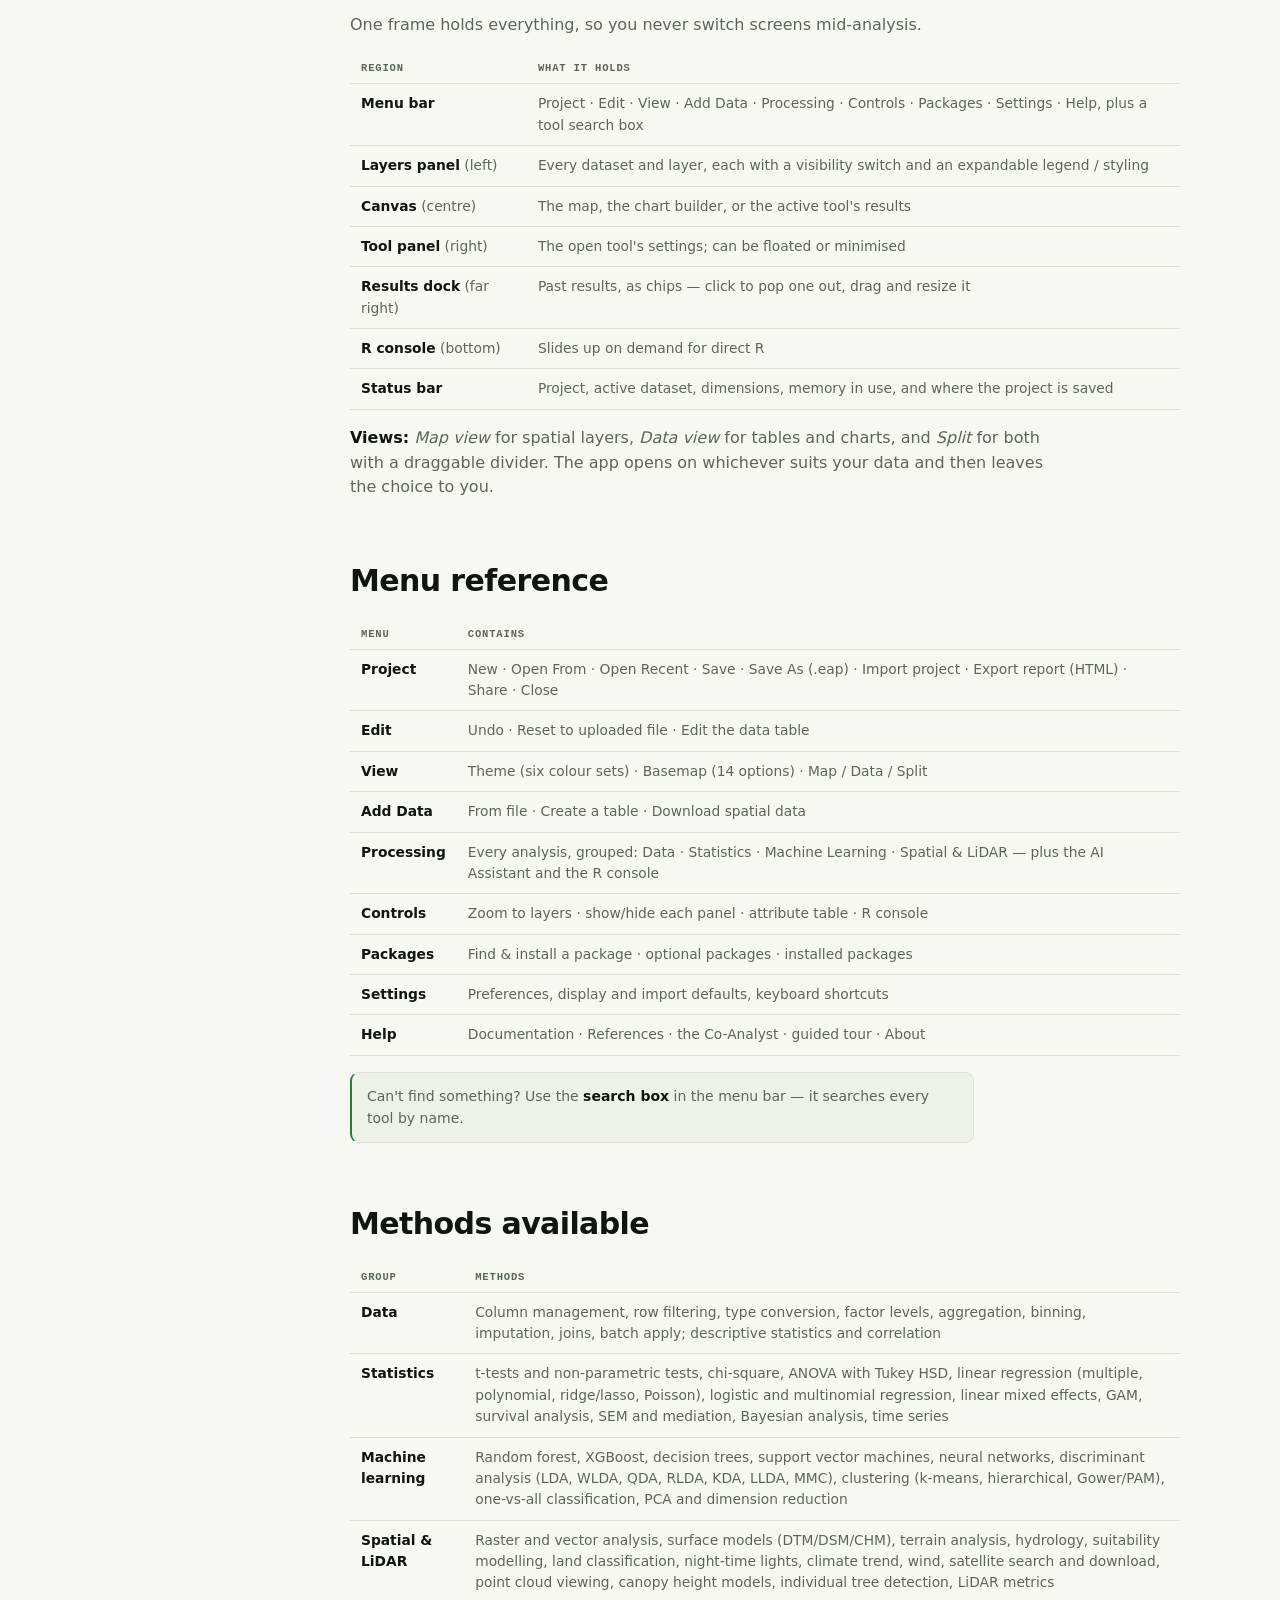
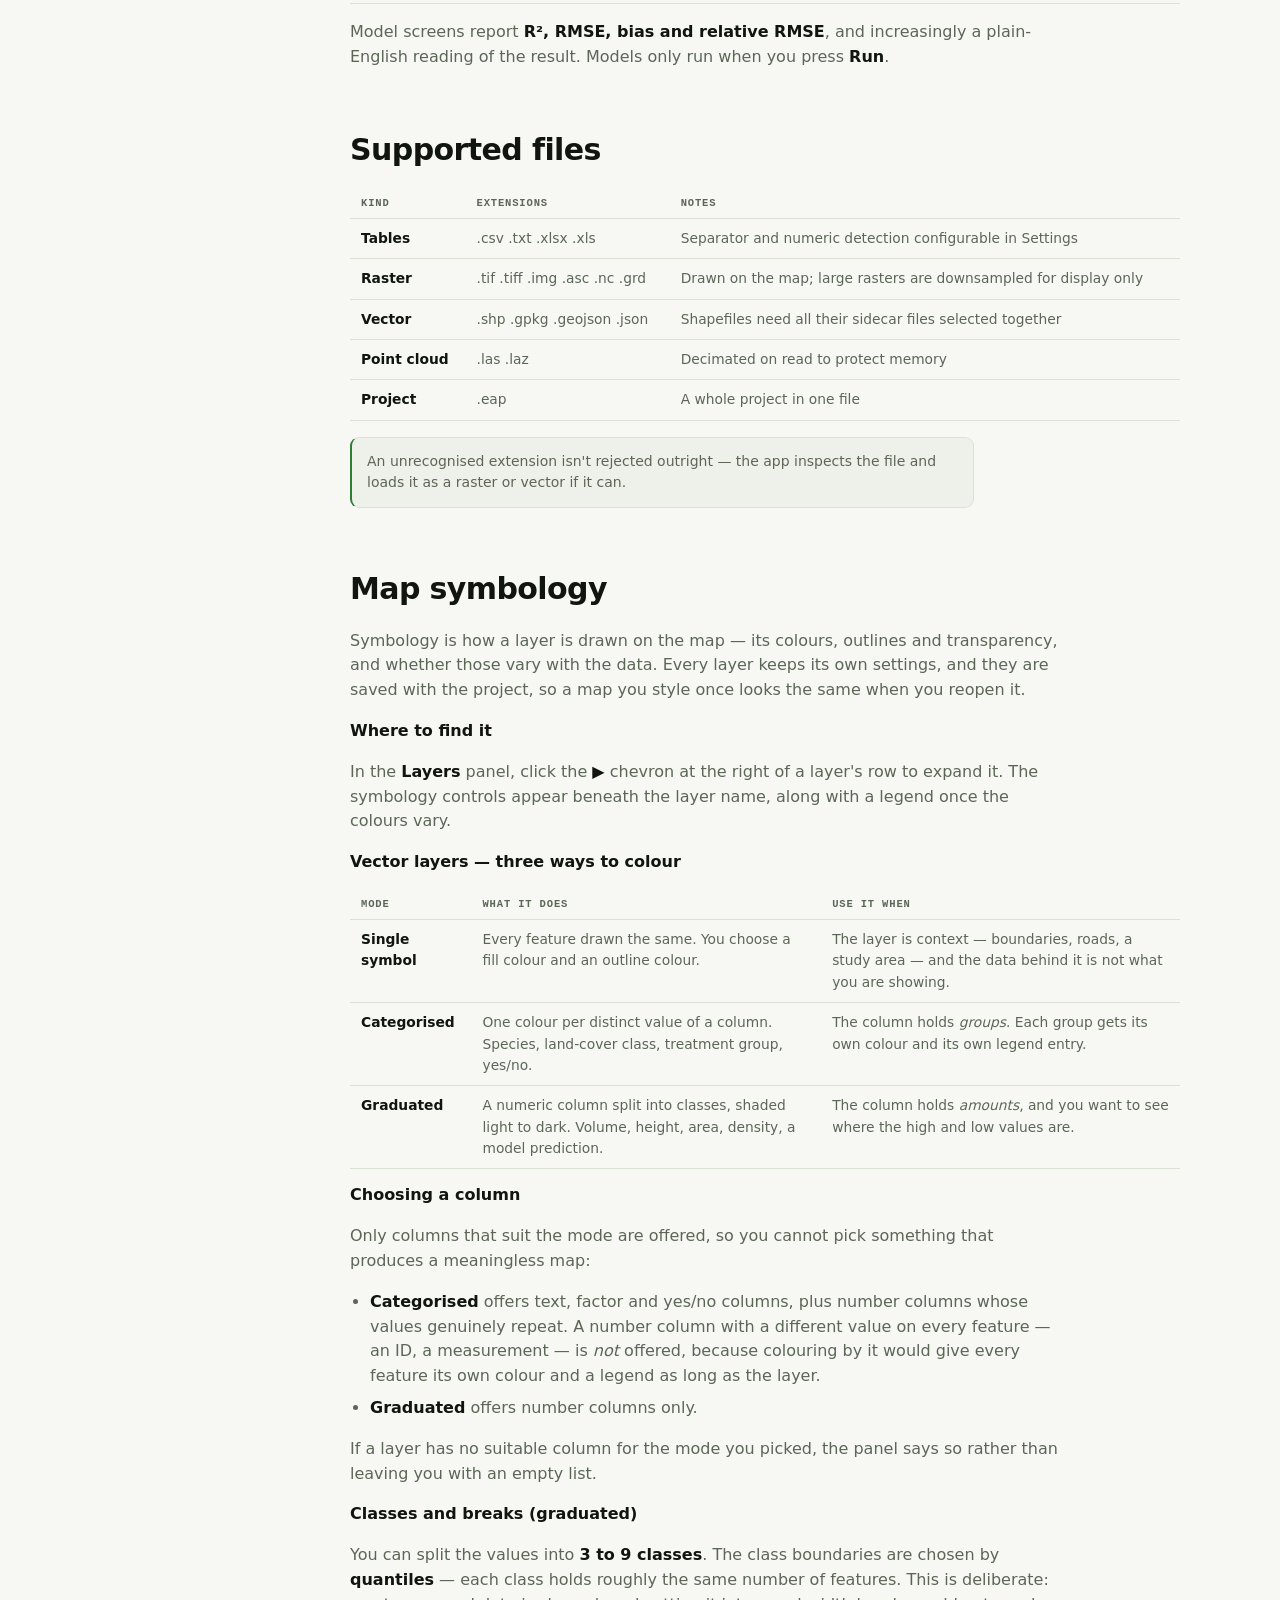
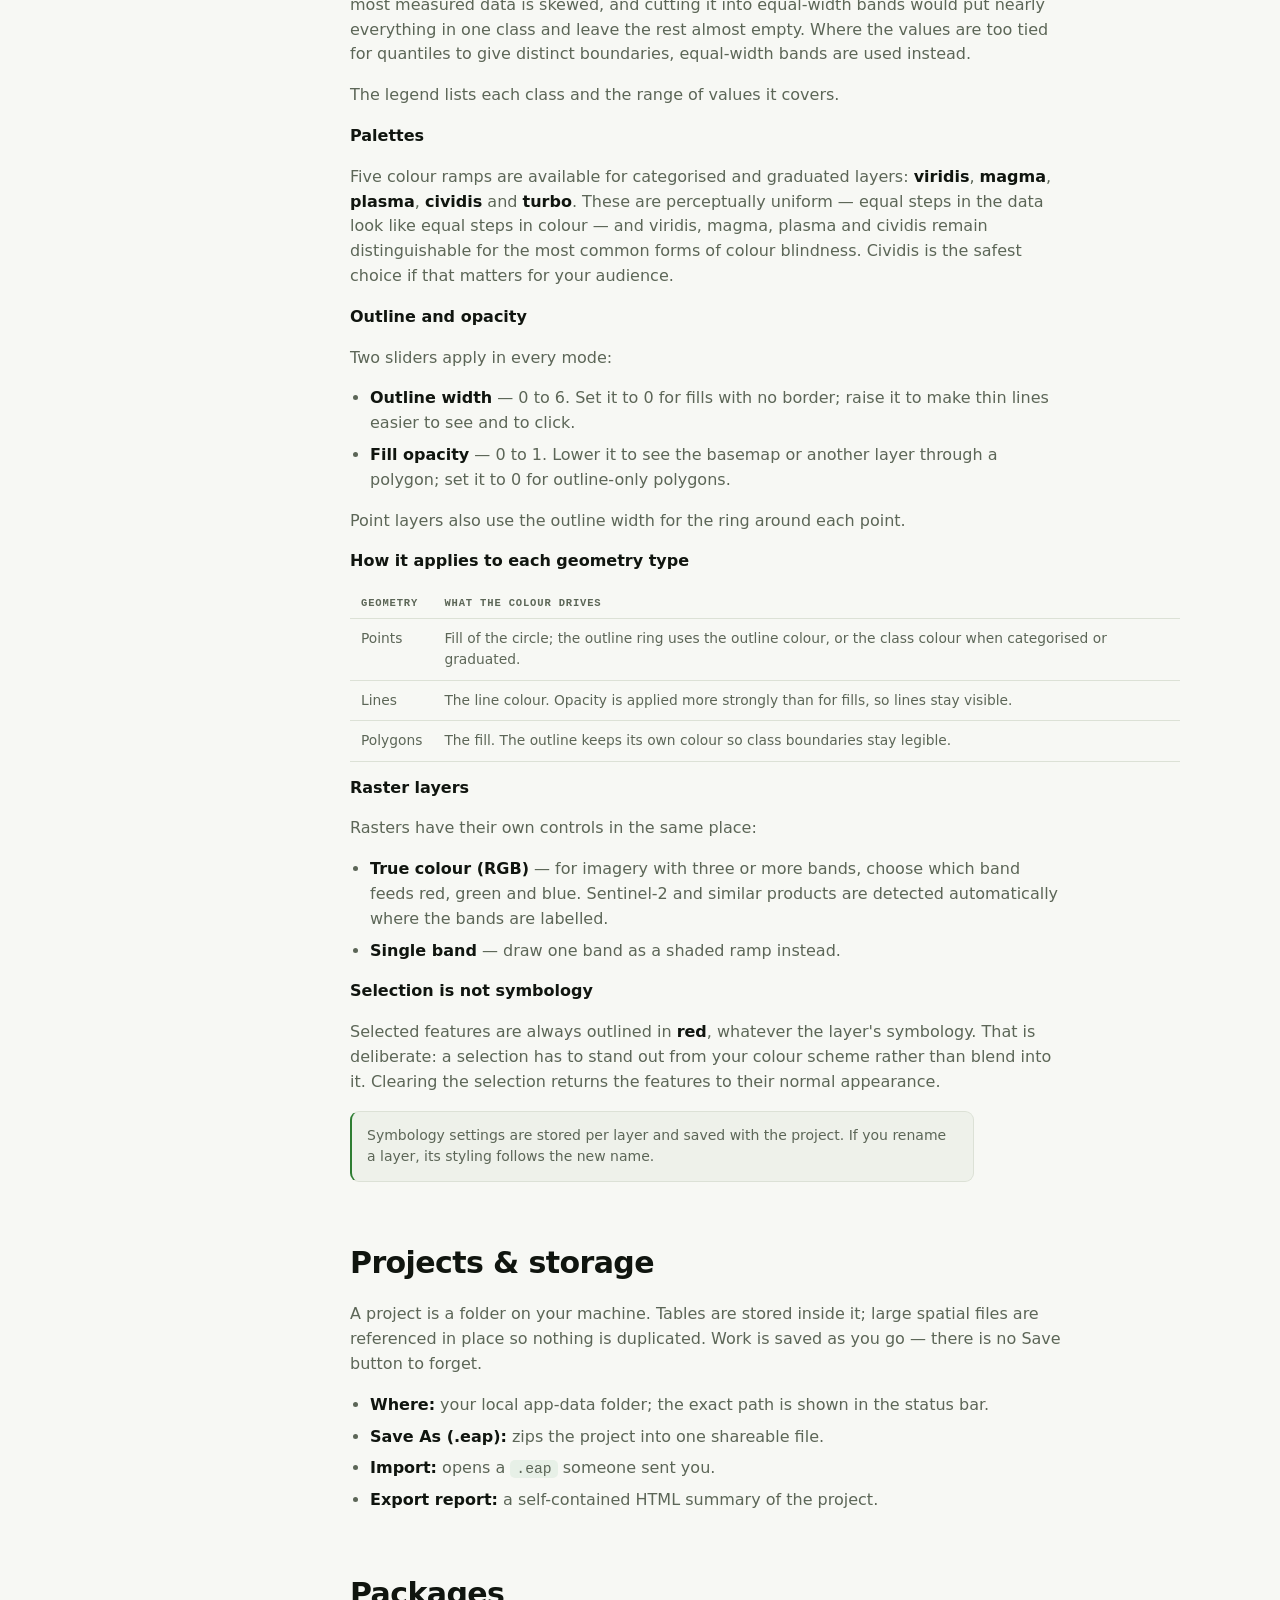
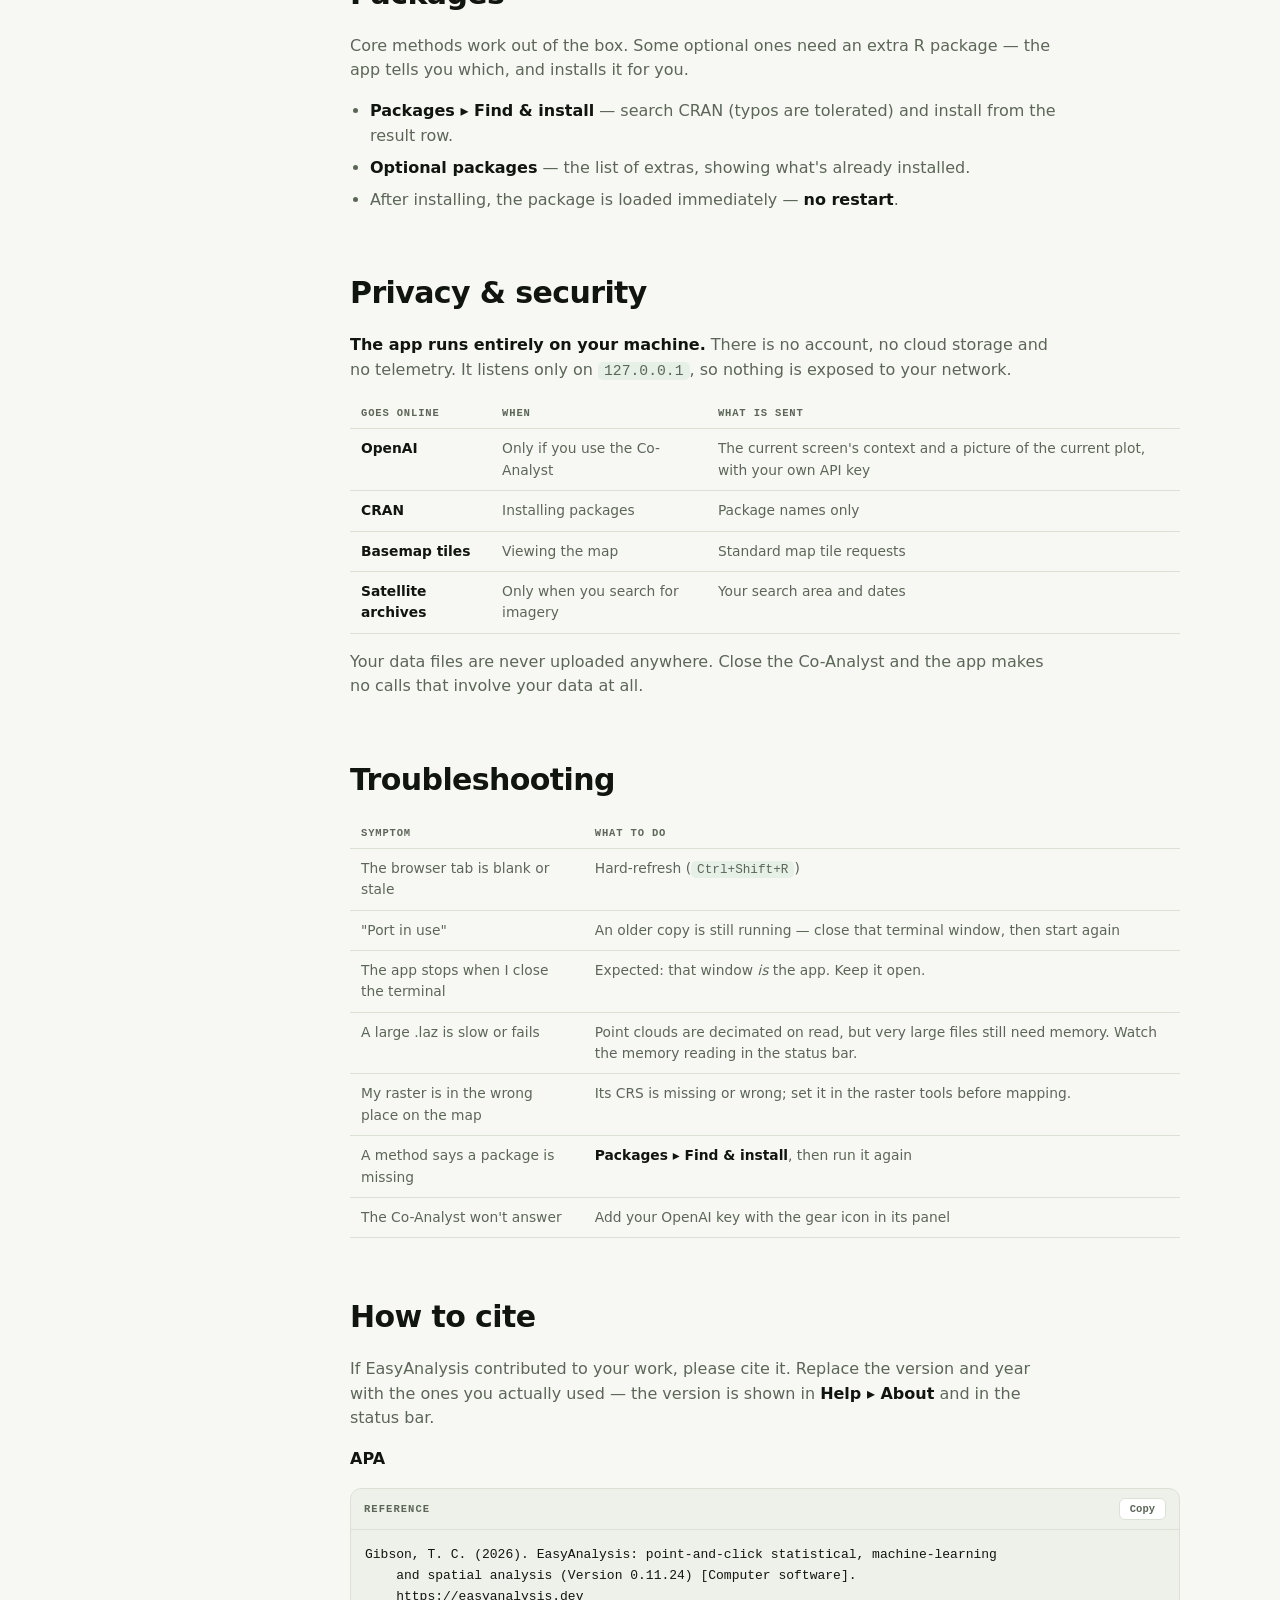
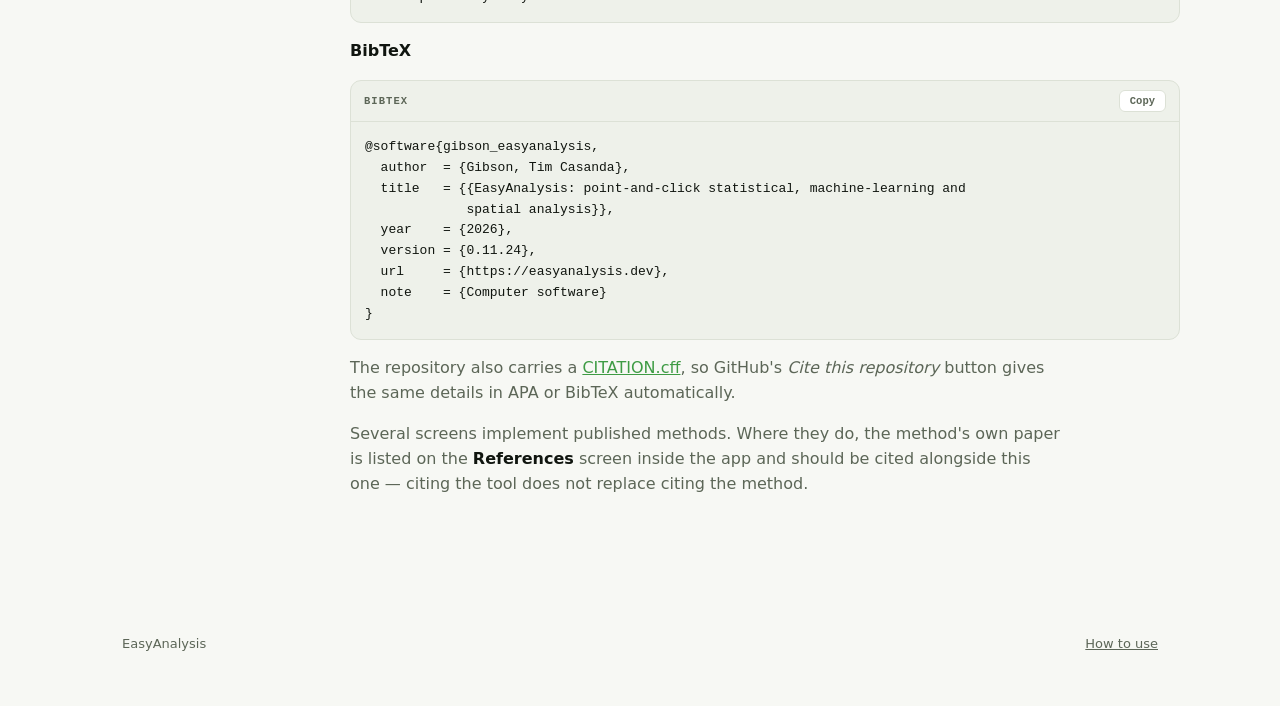
==== commit 3283bcc7: "feat: v0.11.24 — one Add Data button; See script reaches hand-written screens ONE CONTROL, and the p" ====
--- a/landing/documentation.html
+++ b/landing/documentation.html
@@ -527,7 +527,7 @@
         <div class="code">
           <div class="top">Reference <button class="copy" data-copy="cite-apa">Copy</button></div>
           <pre id="cmd-cite-apa">Gibson, T. C. (2026). EasyAnalysis: point-and-click statistical, machine-learning
-    and spatial analysis (Version 0.11.23) [Computer software].
+    and spatial analysis (Version 0.11.24) [Computer software].
     https://easyanalysis.dev</pre>
         </div>
 
@@ -539,7 +539,7 @@
   title   = {{EasyAnalysis: point-and-click statistical, machine-learning and
              spatial analysis}},
   year    = {2026},
-  version = {0.11.23},
+  version = {0.11.24},
   url     = {https://easyanalysis.dev},
   note    = {Computer software}
 }</pre>
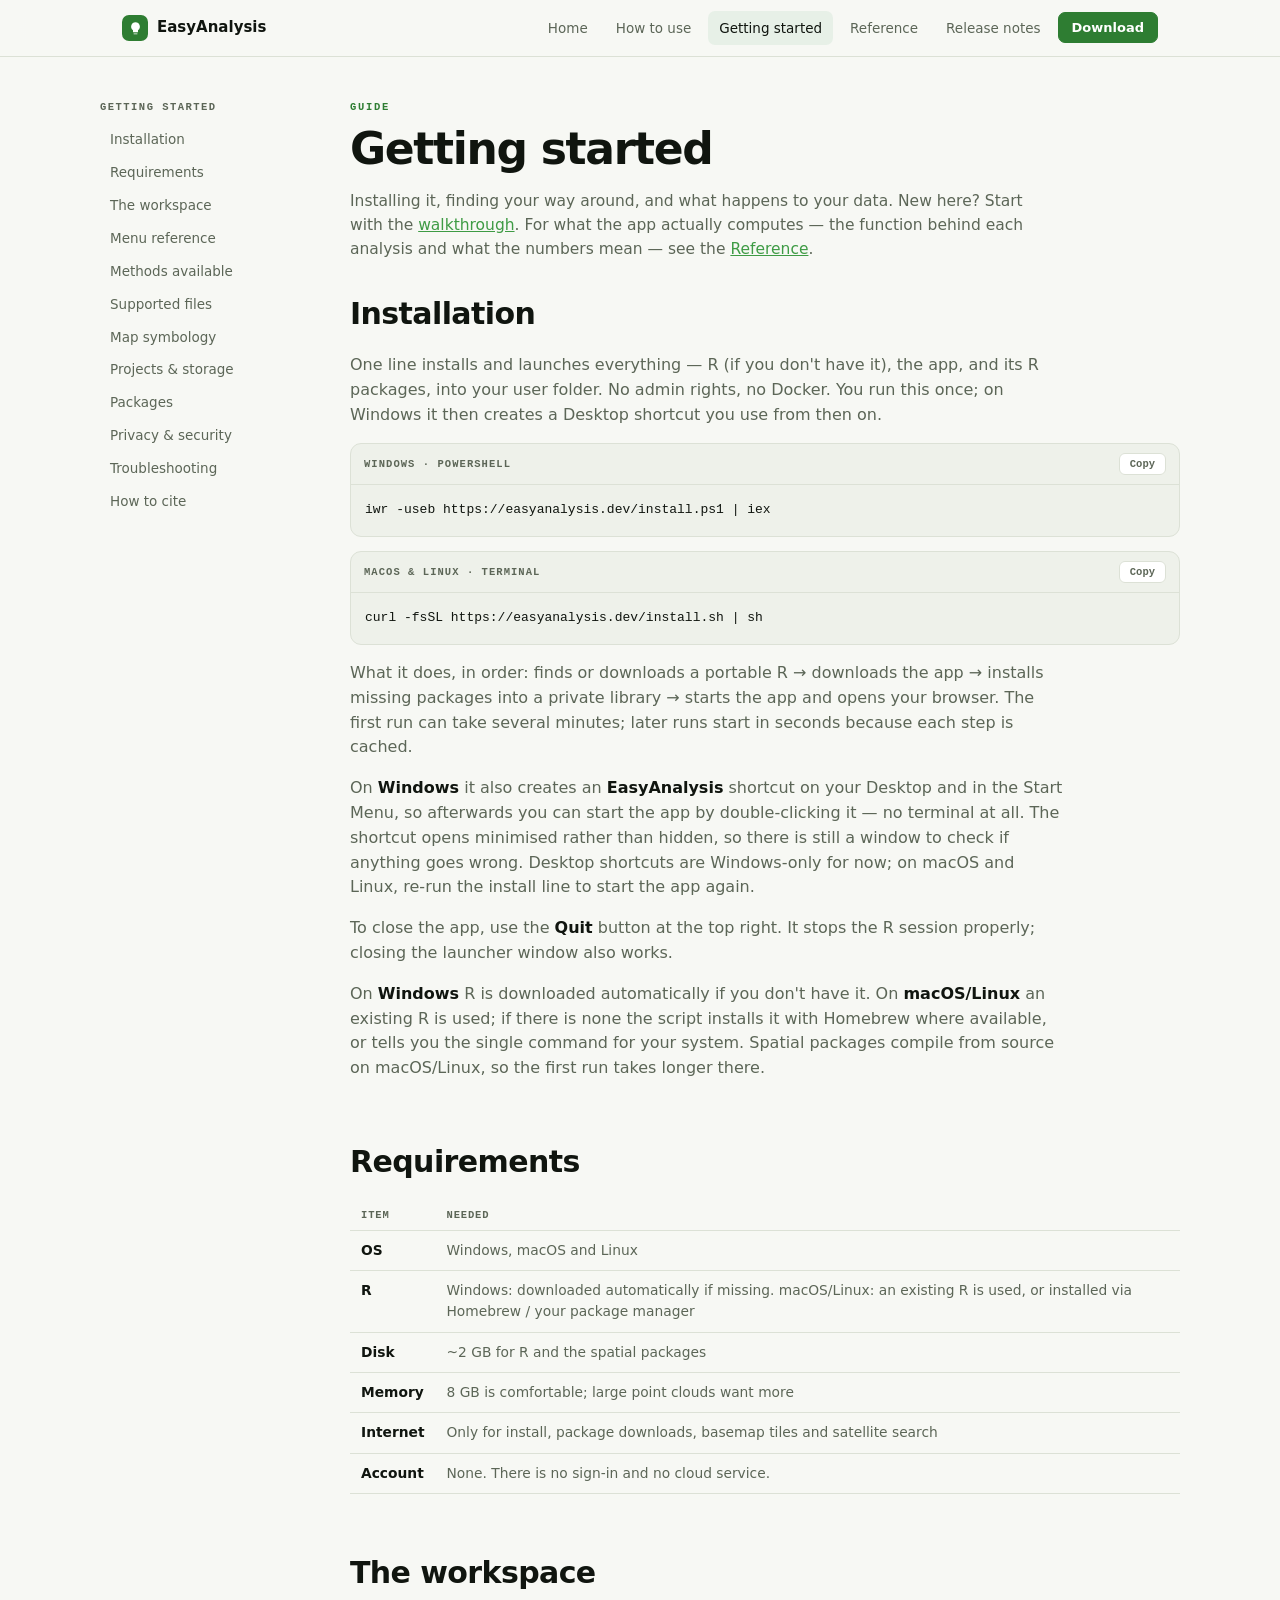
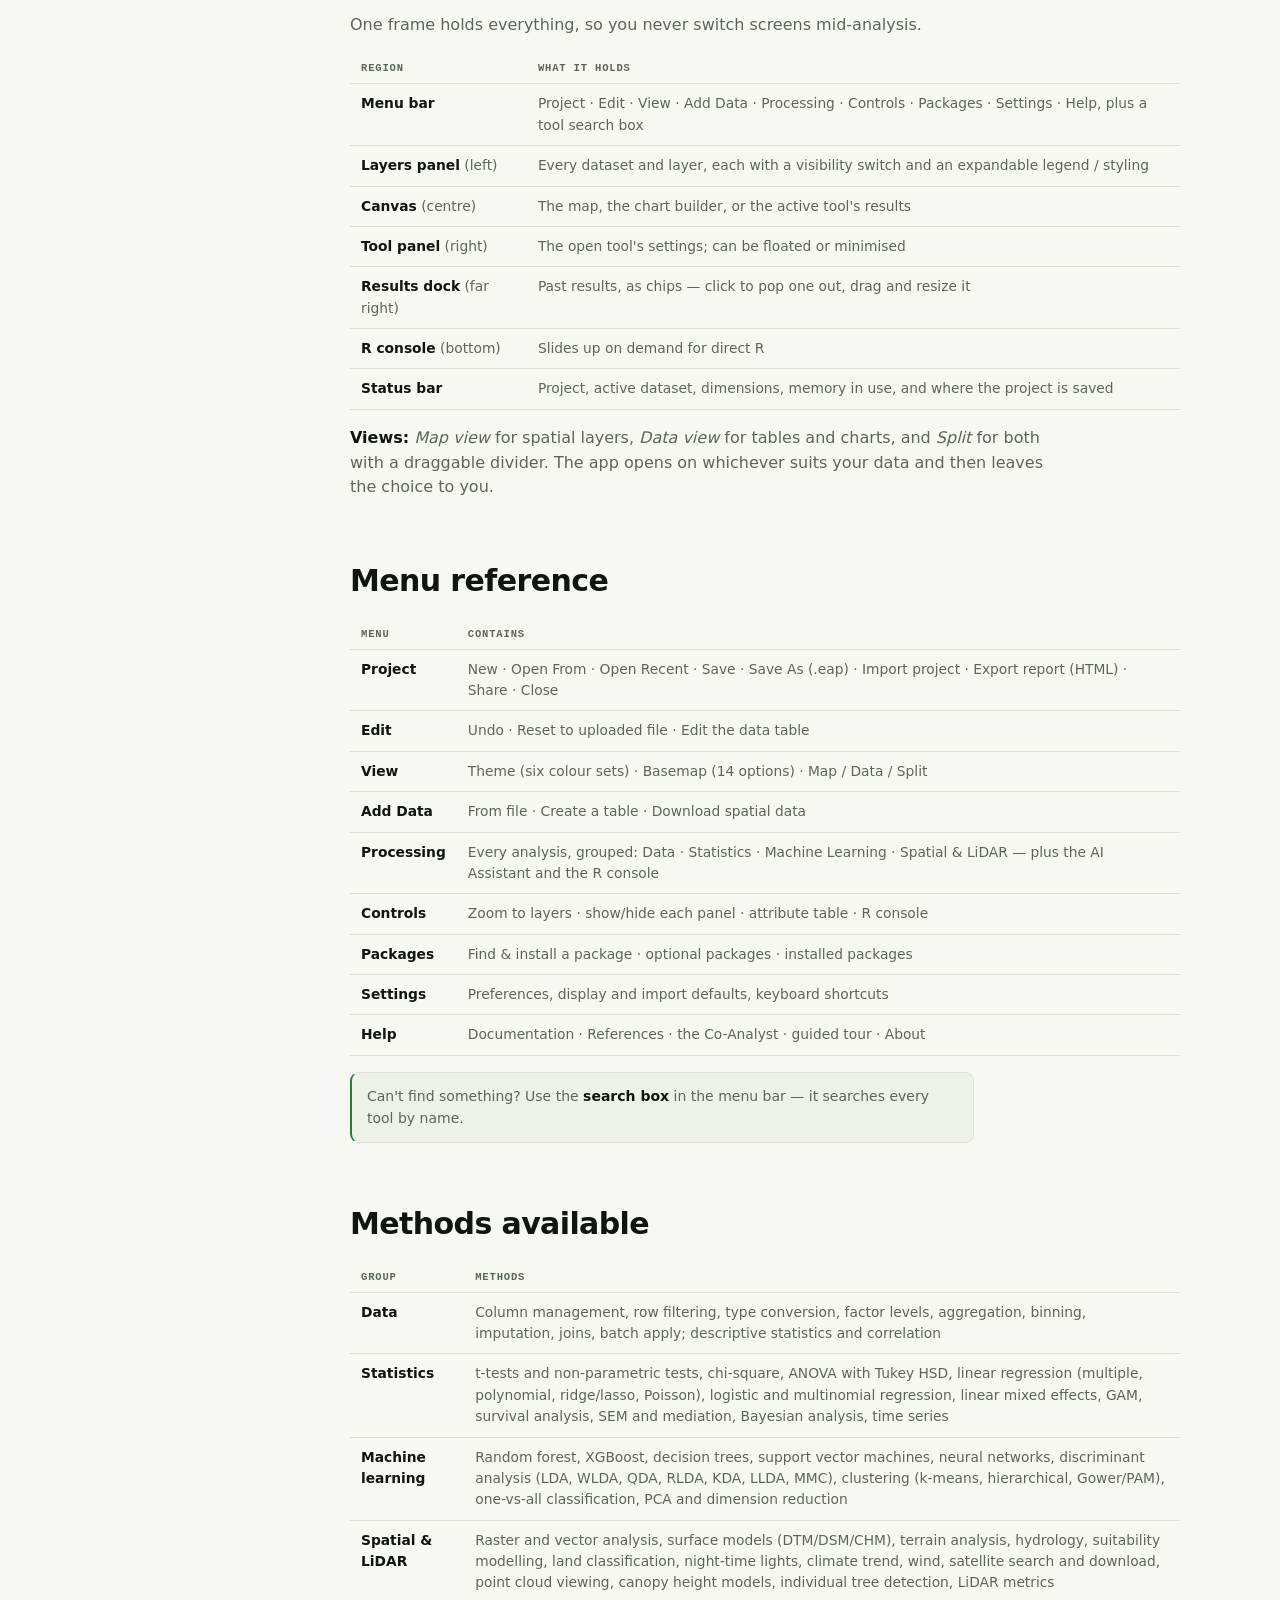
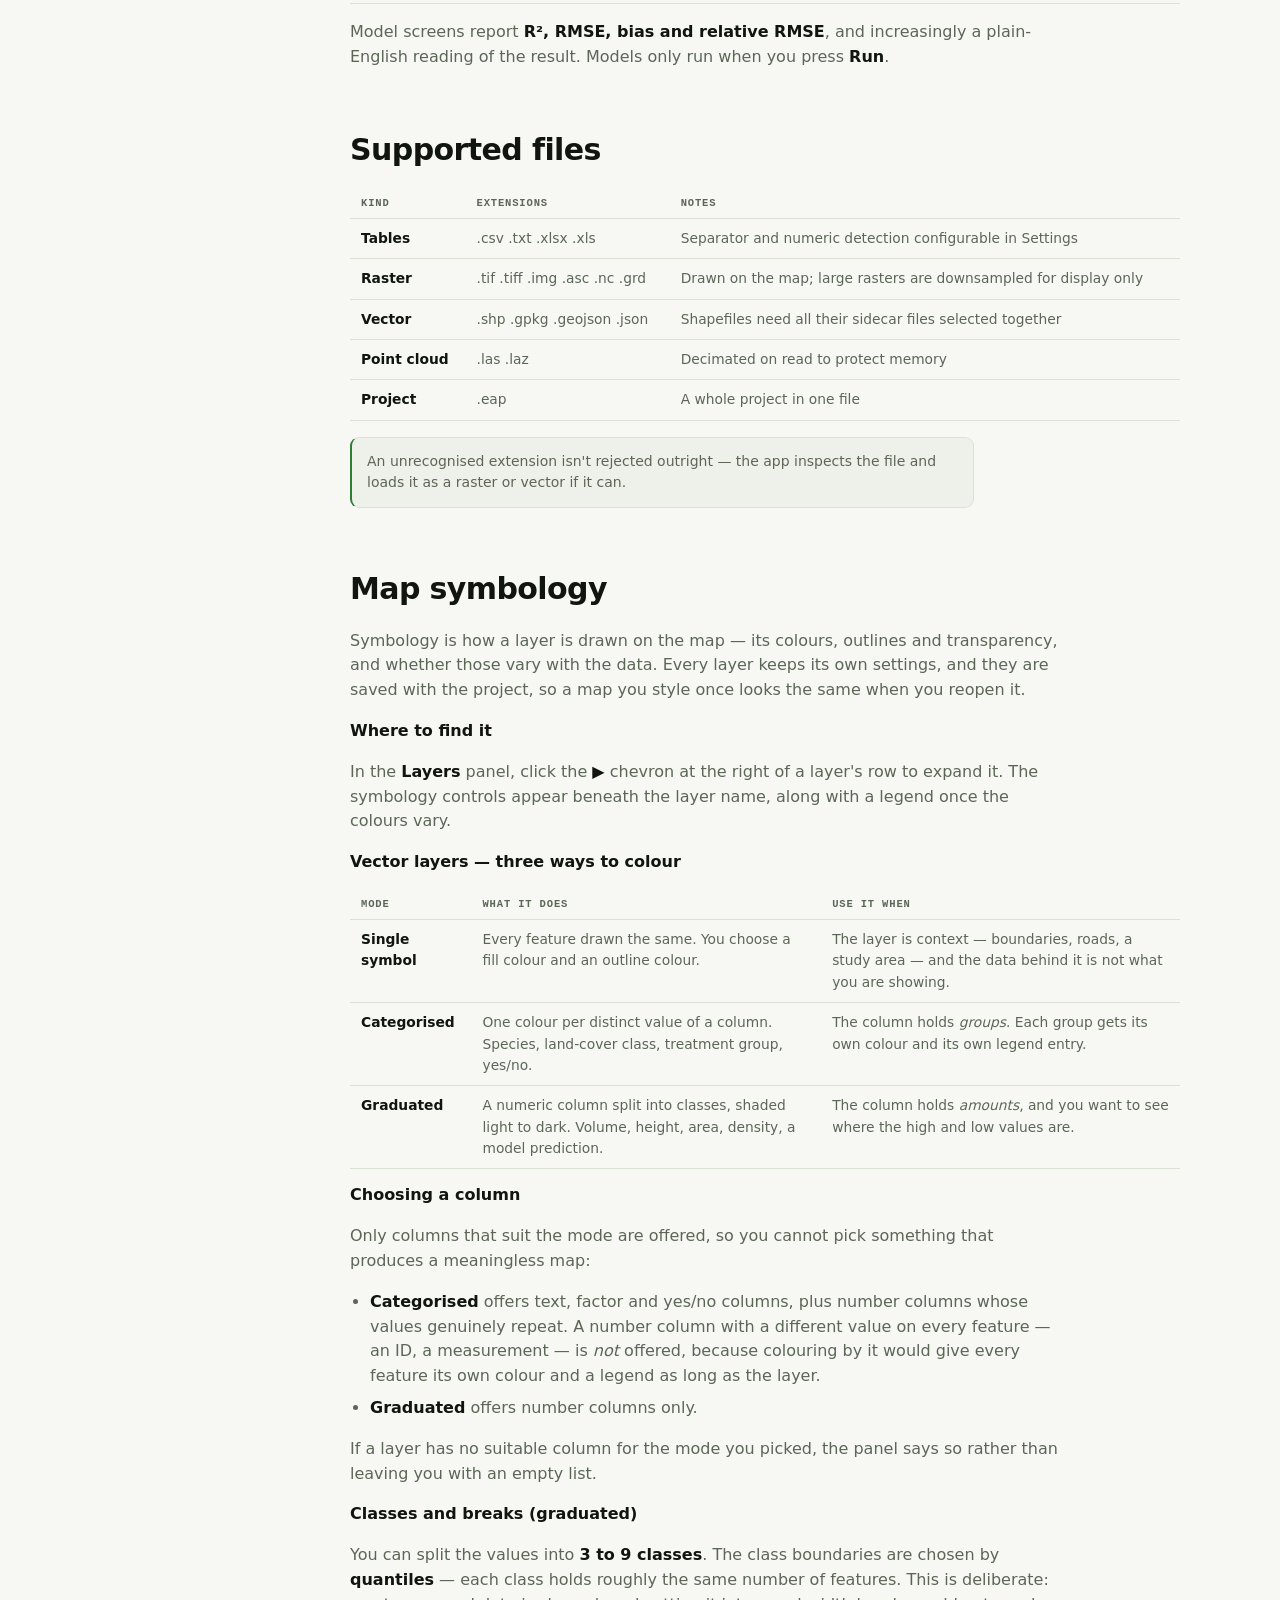
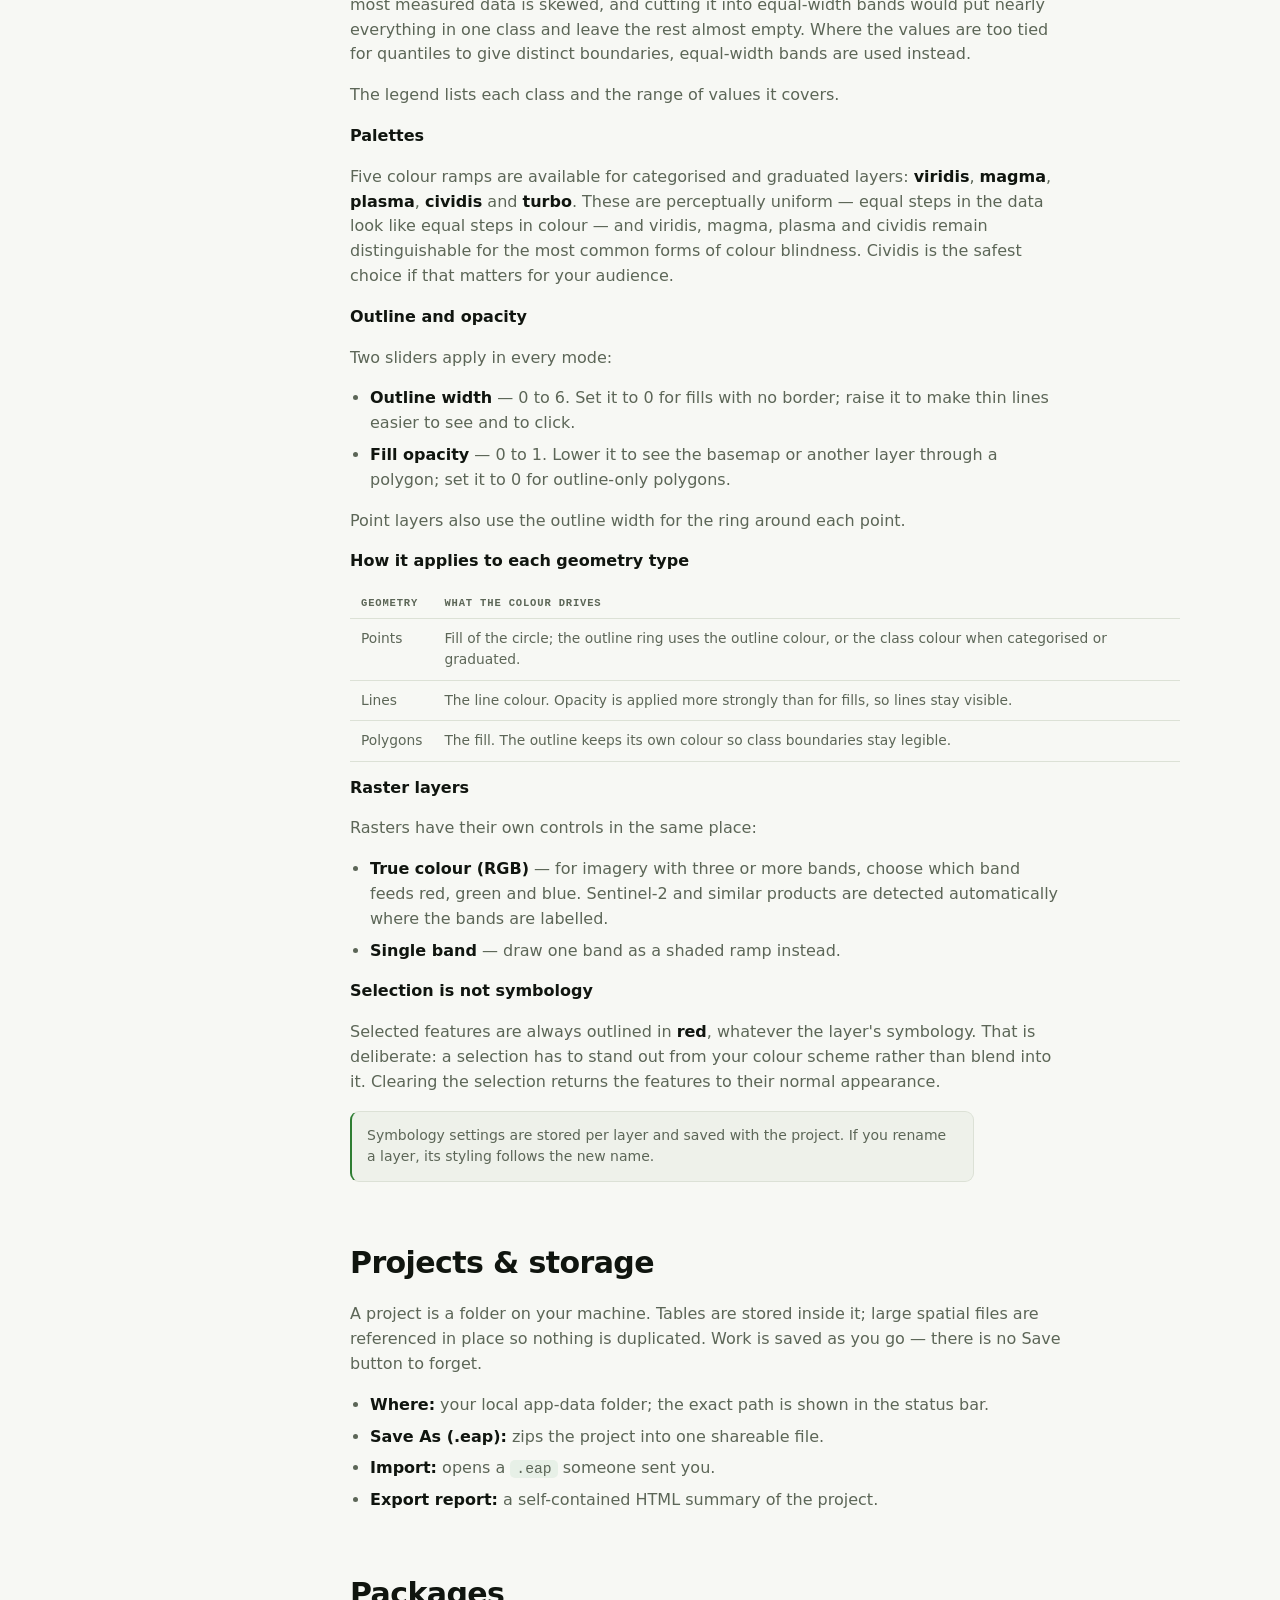
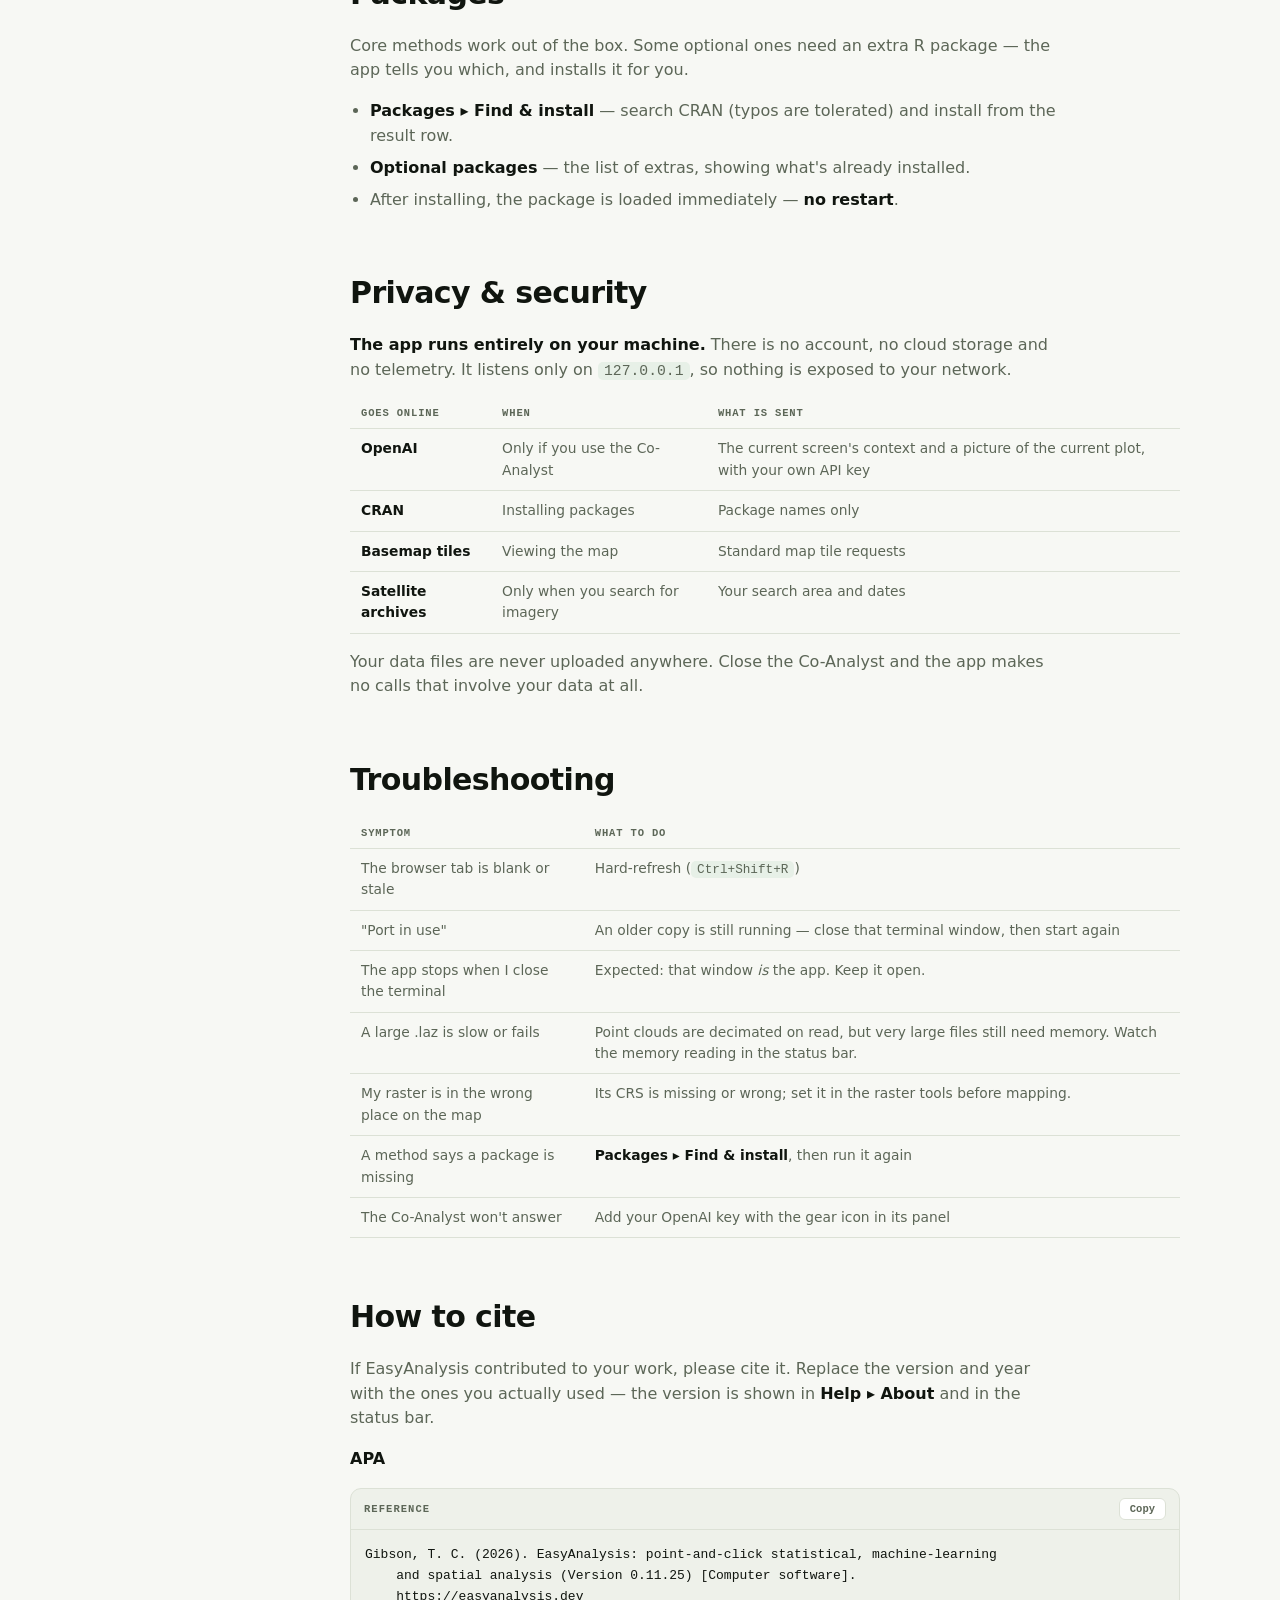
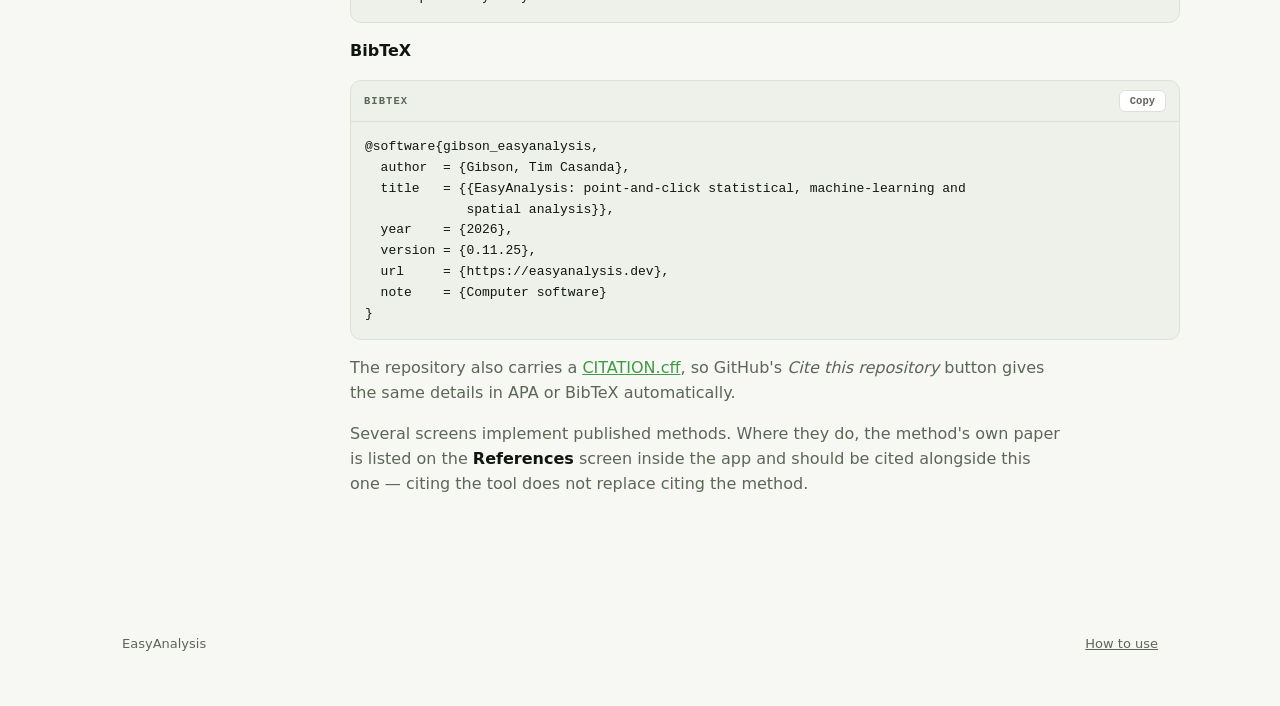
==== commit b1a6e5bc: "fix: v0.11.25 — Add Data > From file was dead; See script moved onto the pages WHY "FROM FILE" NEVER" ====
--- a/landing/documentation.html
+++ b/landing/documentation.html
@@ -527,7 +527,7 @@
         <div class="code">
           <div class="top">Reference <button class="copy" data-copy="cite-apa">Copy</button></div>
           <pre id="cmd-cite-apa">Gibson, T. C. (2026). EasyAnalysis: point-and-click statistical, machine-learning
-    and spatial analysis (Version 0.11.24) [Computer software].
+    and spatial analysis (Version 0.11.25) [Computer software].
     https://easyanalysis.dev</pre>
         </div>
 
@@ -539,7 +539,7 @@
   title   = {{EasyAnalysis: point-and-click statistical, machine-learning and
              spatial analysis}},
   year    = {2026},
-  version = {0.11.24},
+  version = {0.11.25},
   url     = {https://easyanalysis.dev},
   note    = {Computer software}
 }</pre>
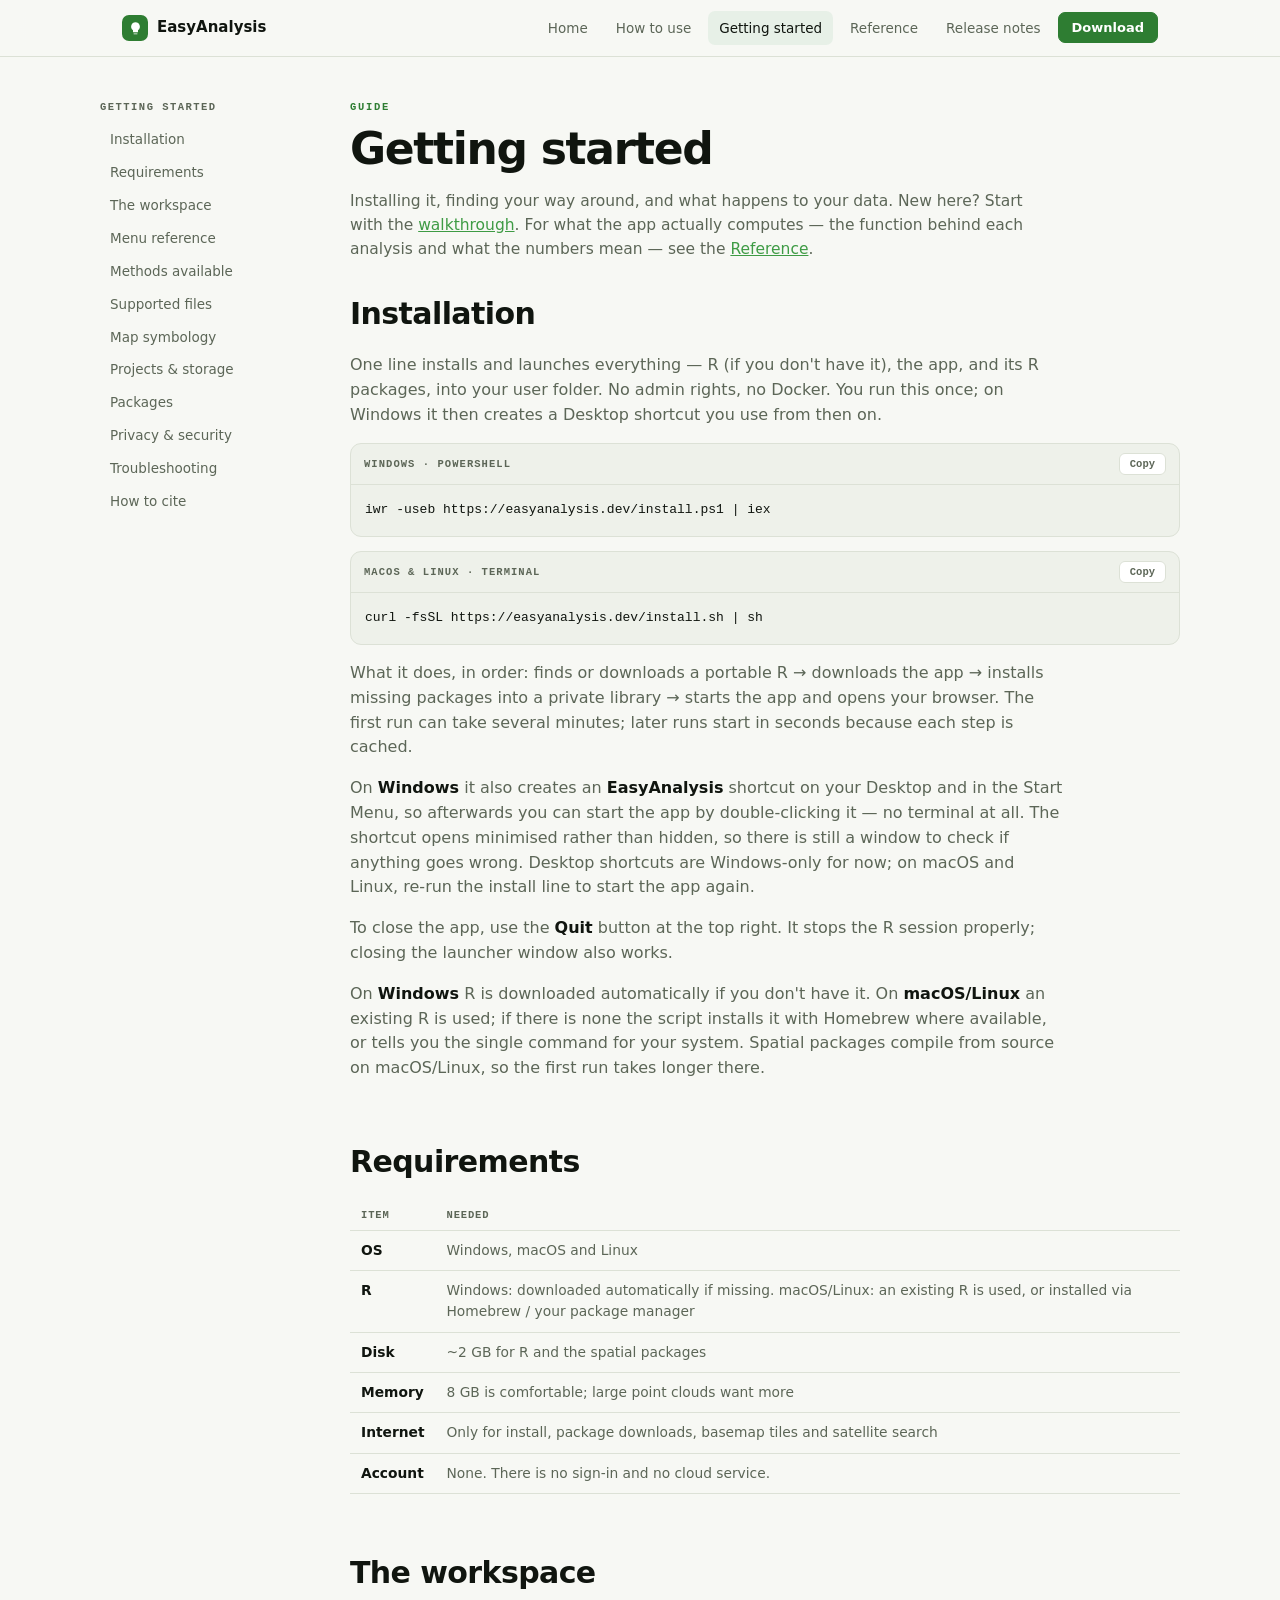
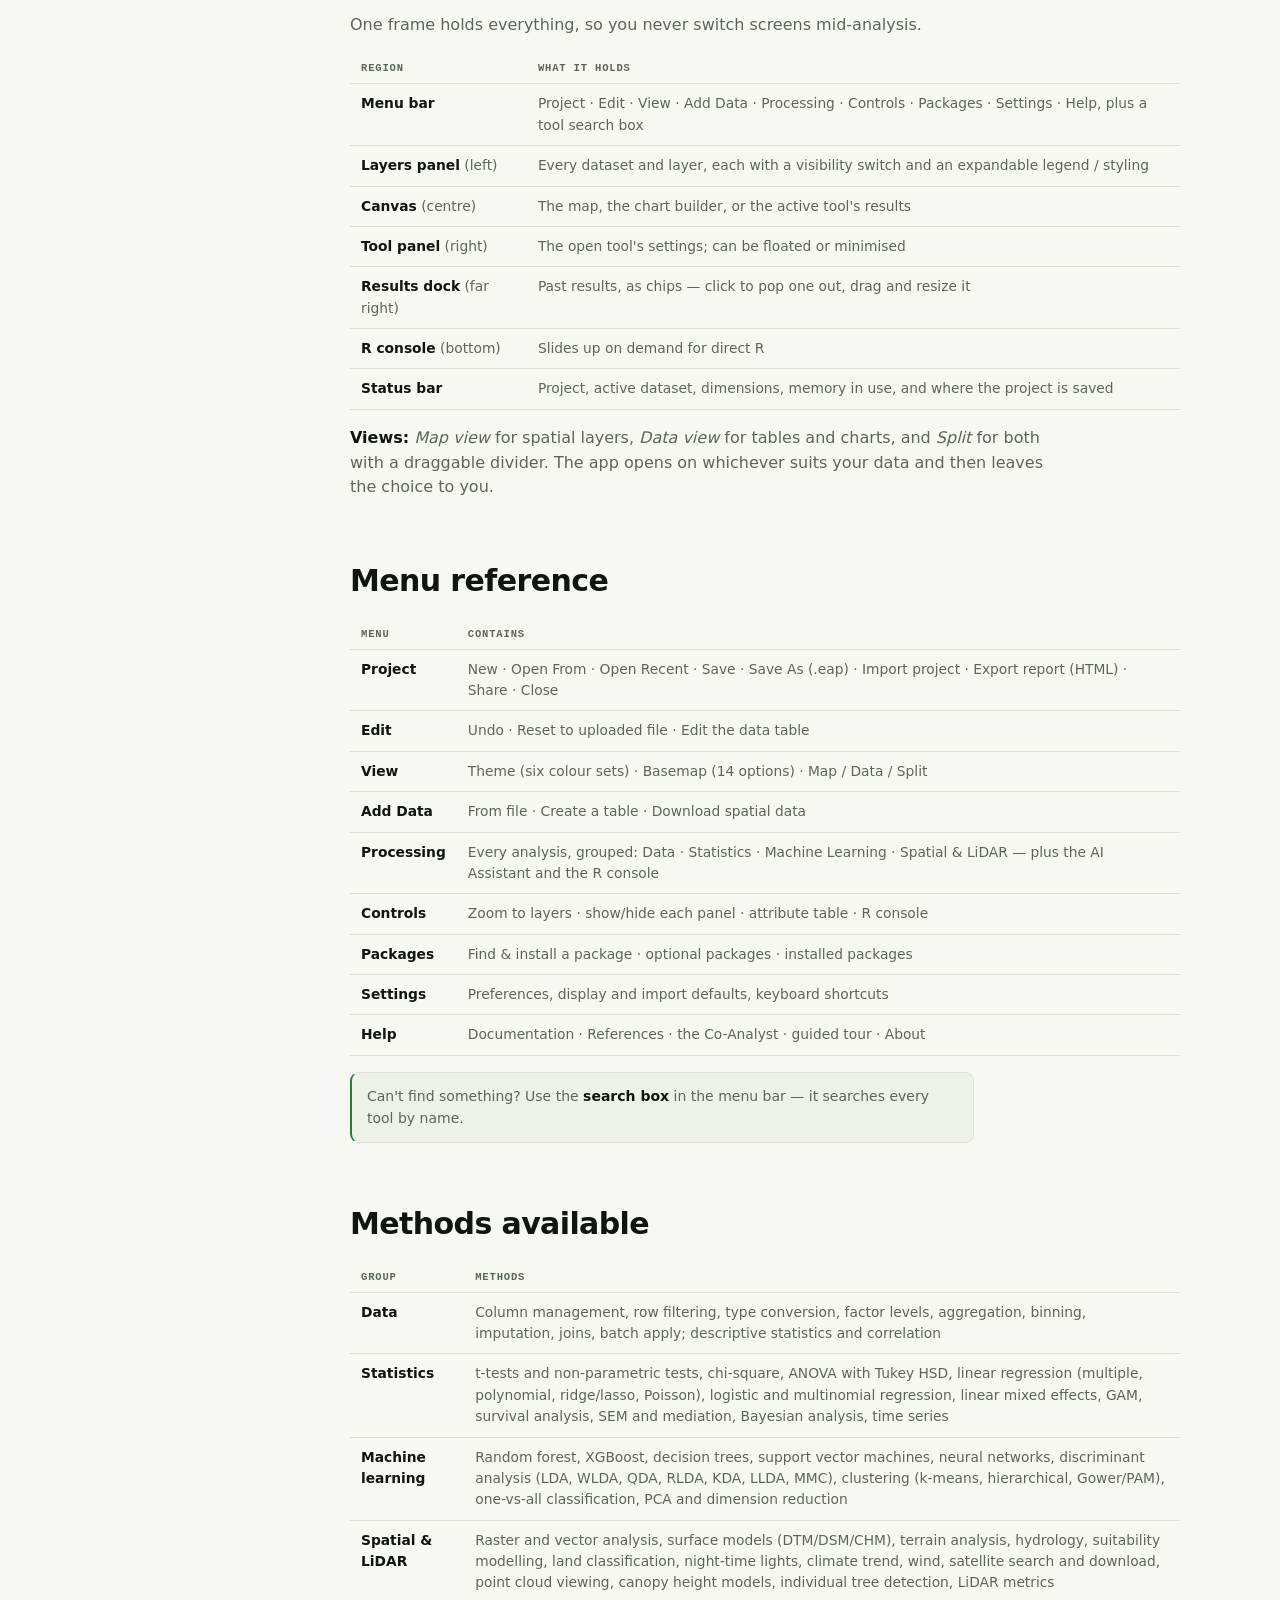
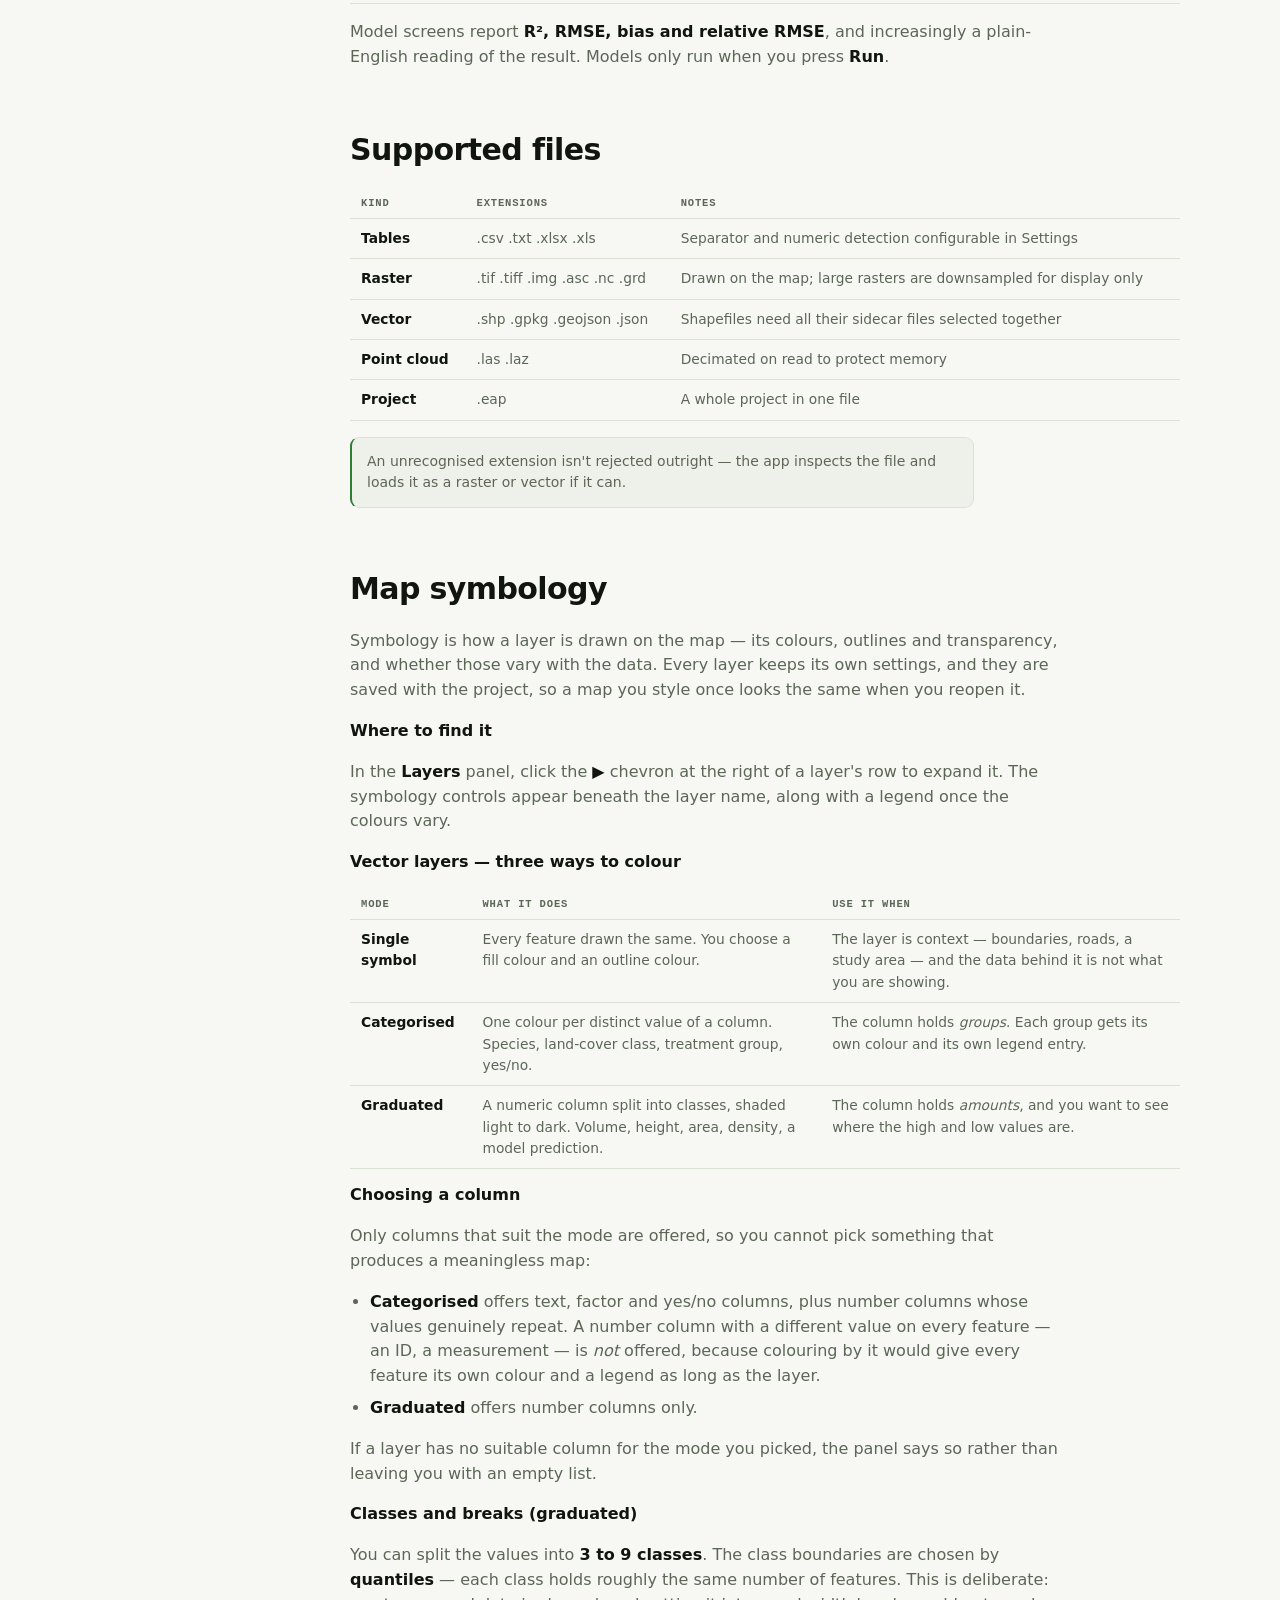
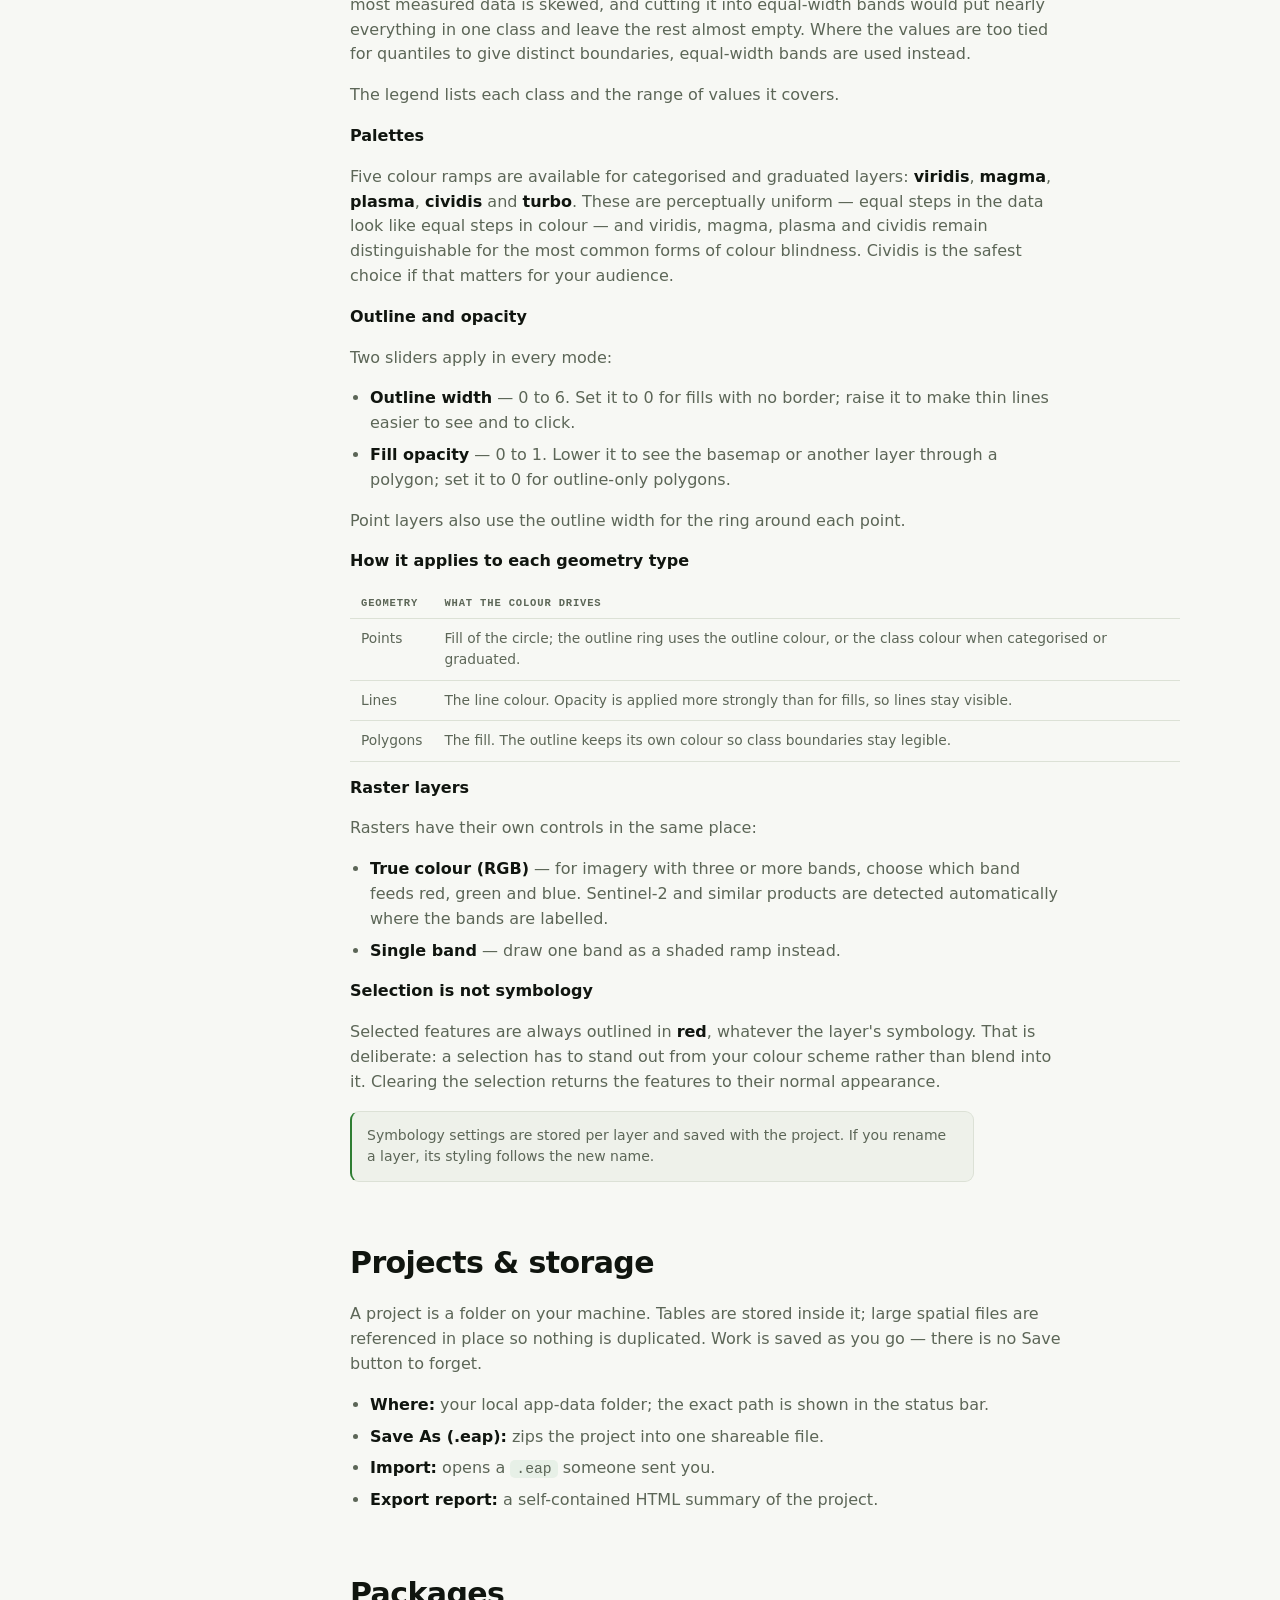
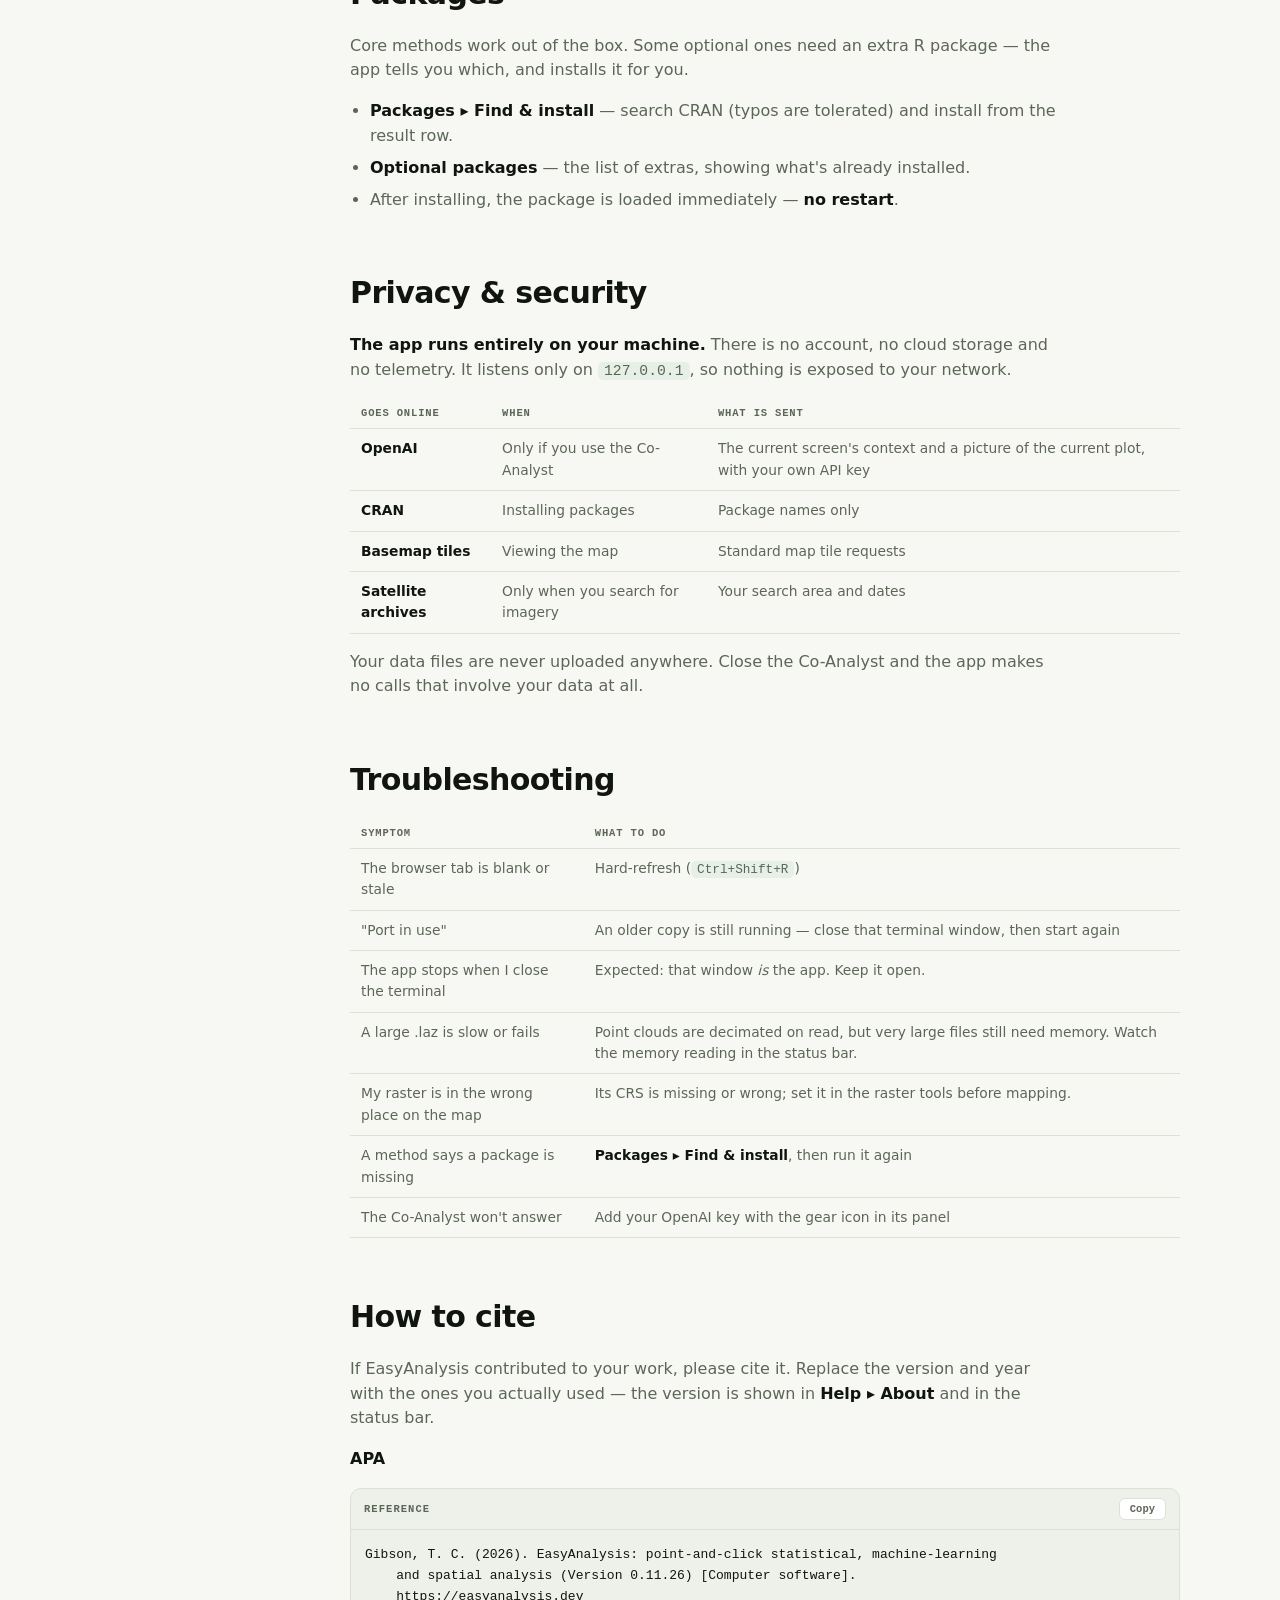
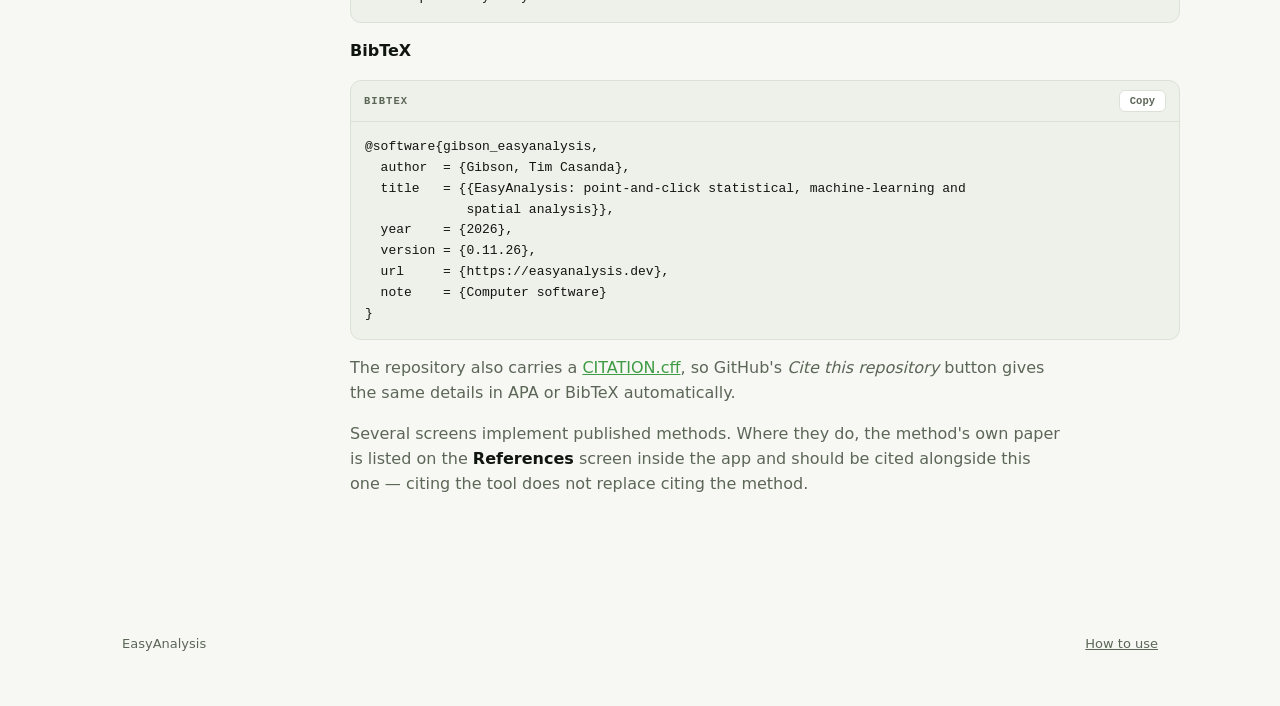
==== commit e507b5e8: "perf: v0.11.26 — a 500 MB file was still slow; the transport had come back twice Measured on a 505 M" ====
--- a/landing/documentation.html
+++ b/landing/documentation.html
@@ -527,7 +527,7 @@
         <div class="code">
           <div class="top">Reference <button class="copy" data-copy="cite-apa">Copy</button></div>
           <pre id="cmd-cite-apa">Gibson, T. C. (2026). EasyAnalysis: point-and-click statistical, machine-learning
-    and spatial analysis (Version 0.11.25) [Computer software].
+    and spatial analysis (Version 0.11.26) [Computer software].
     https://easyanalysis.dev</pre>
         </div>
 
@@ -539,7 +539,7 @@
   title   = {{EasyAnalysis: point-and-click statistical, machine-learning and
              spatial analysis}},
   year    = {2026},
-  version = {0.11.25},
+  version = {0.11.26},
   url     = {https://easyanalysis.dev},
   note    = {Computer software}
 }</pre>
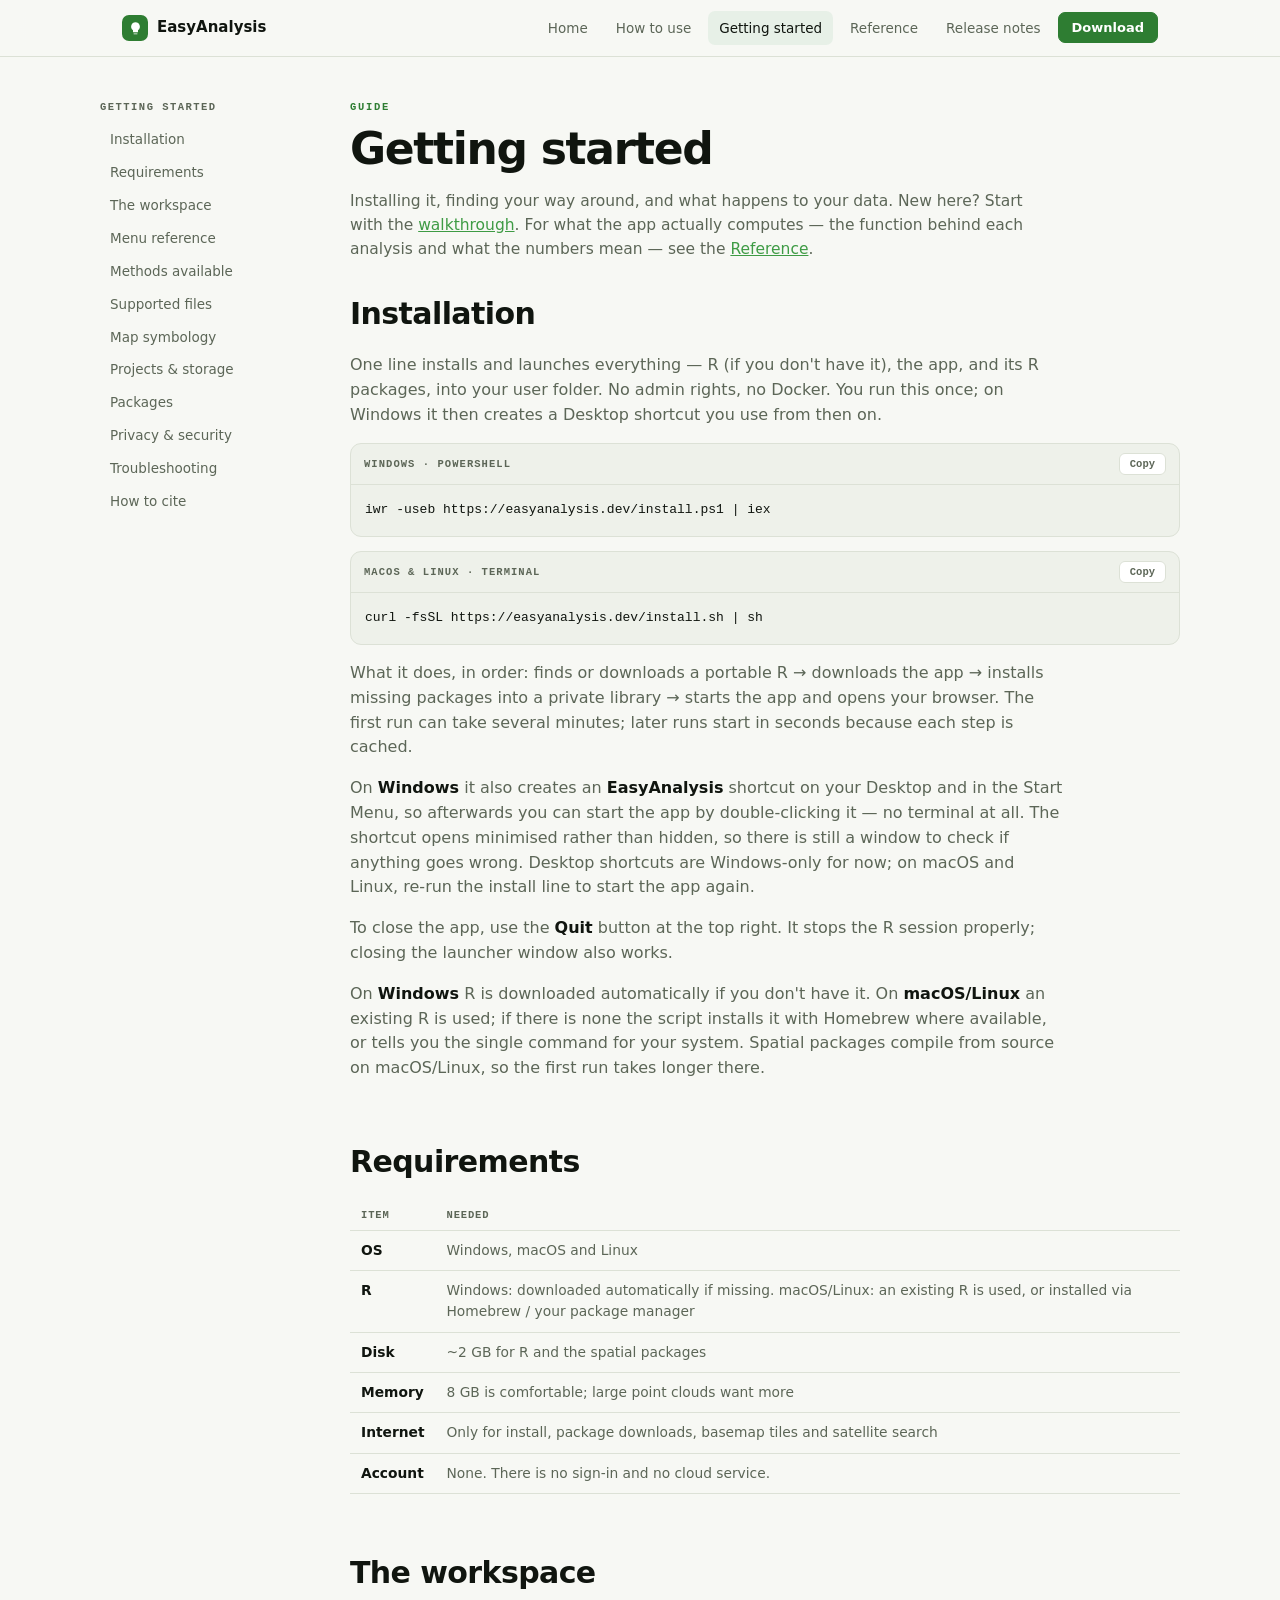
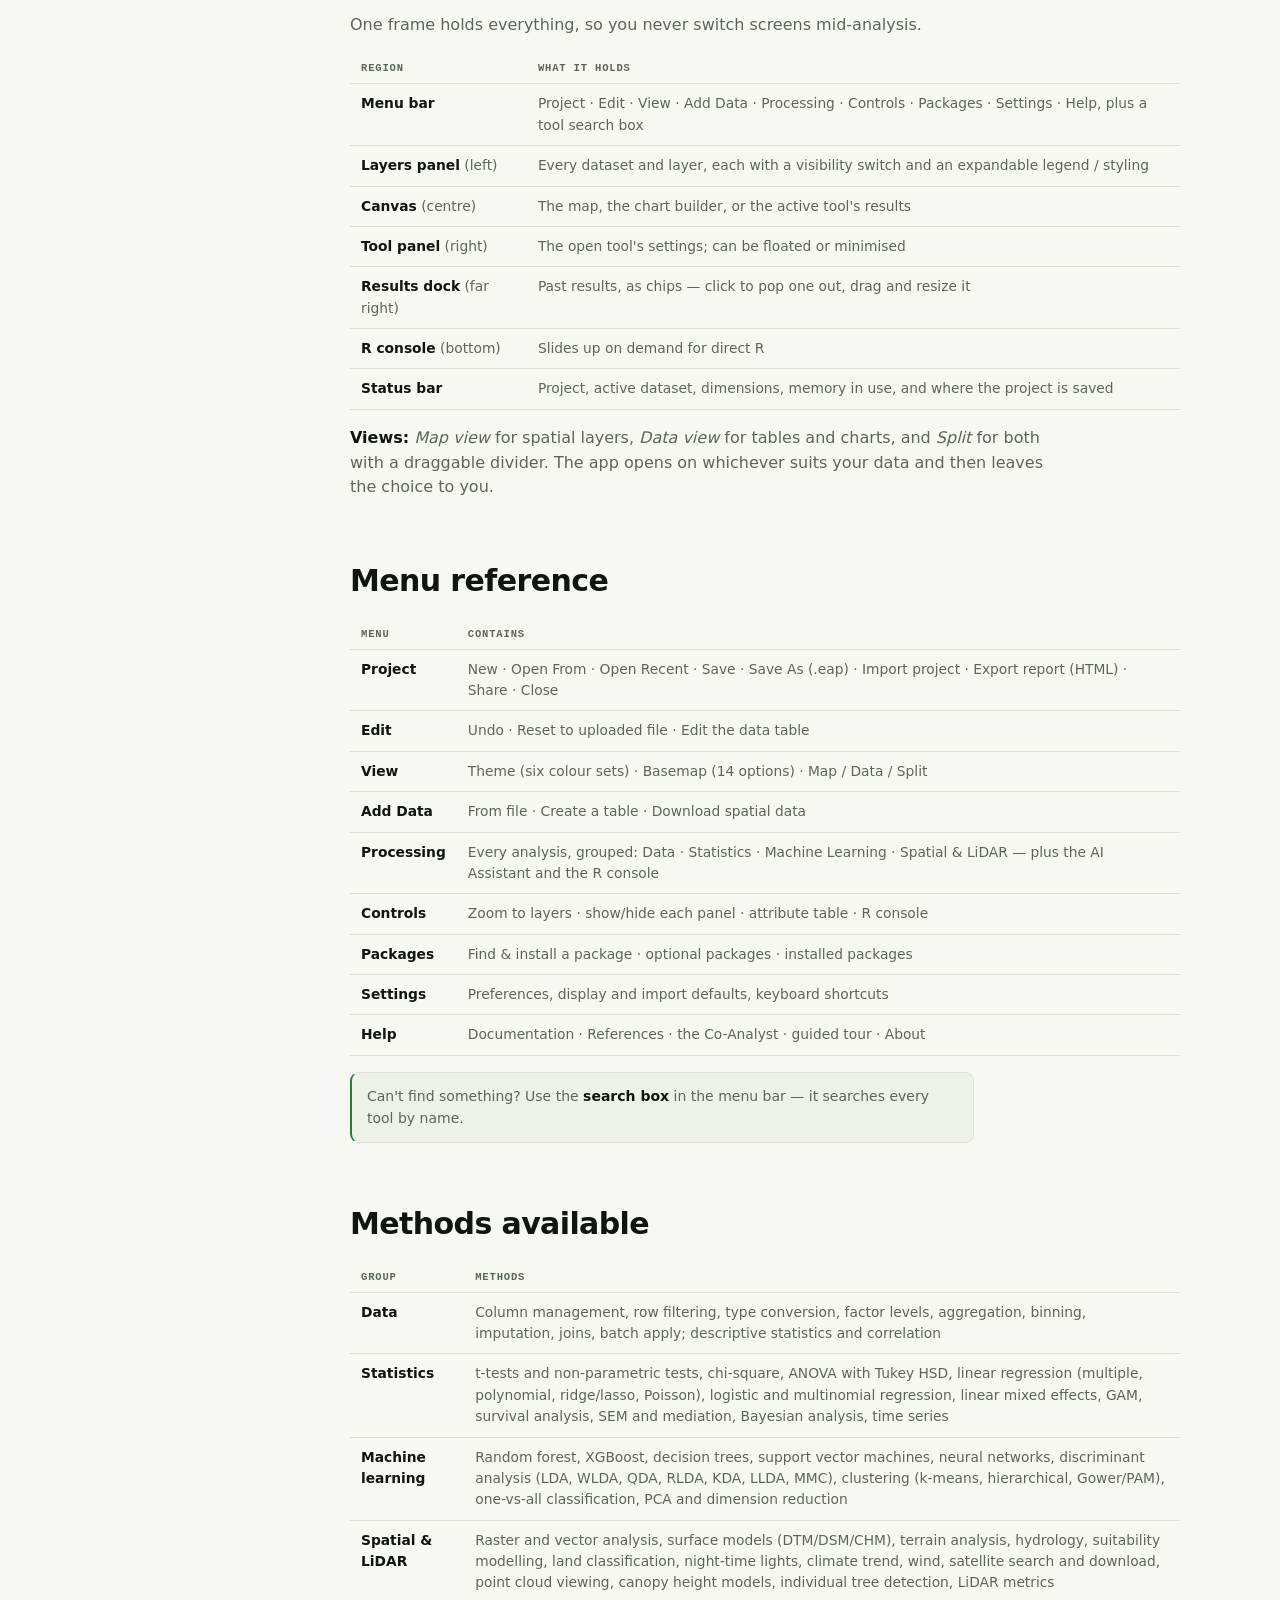
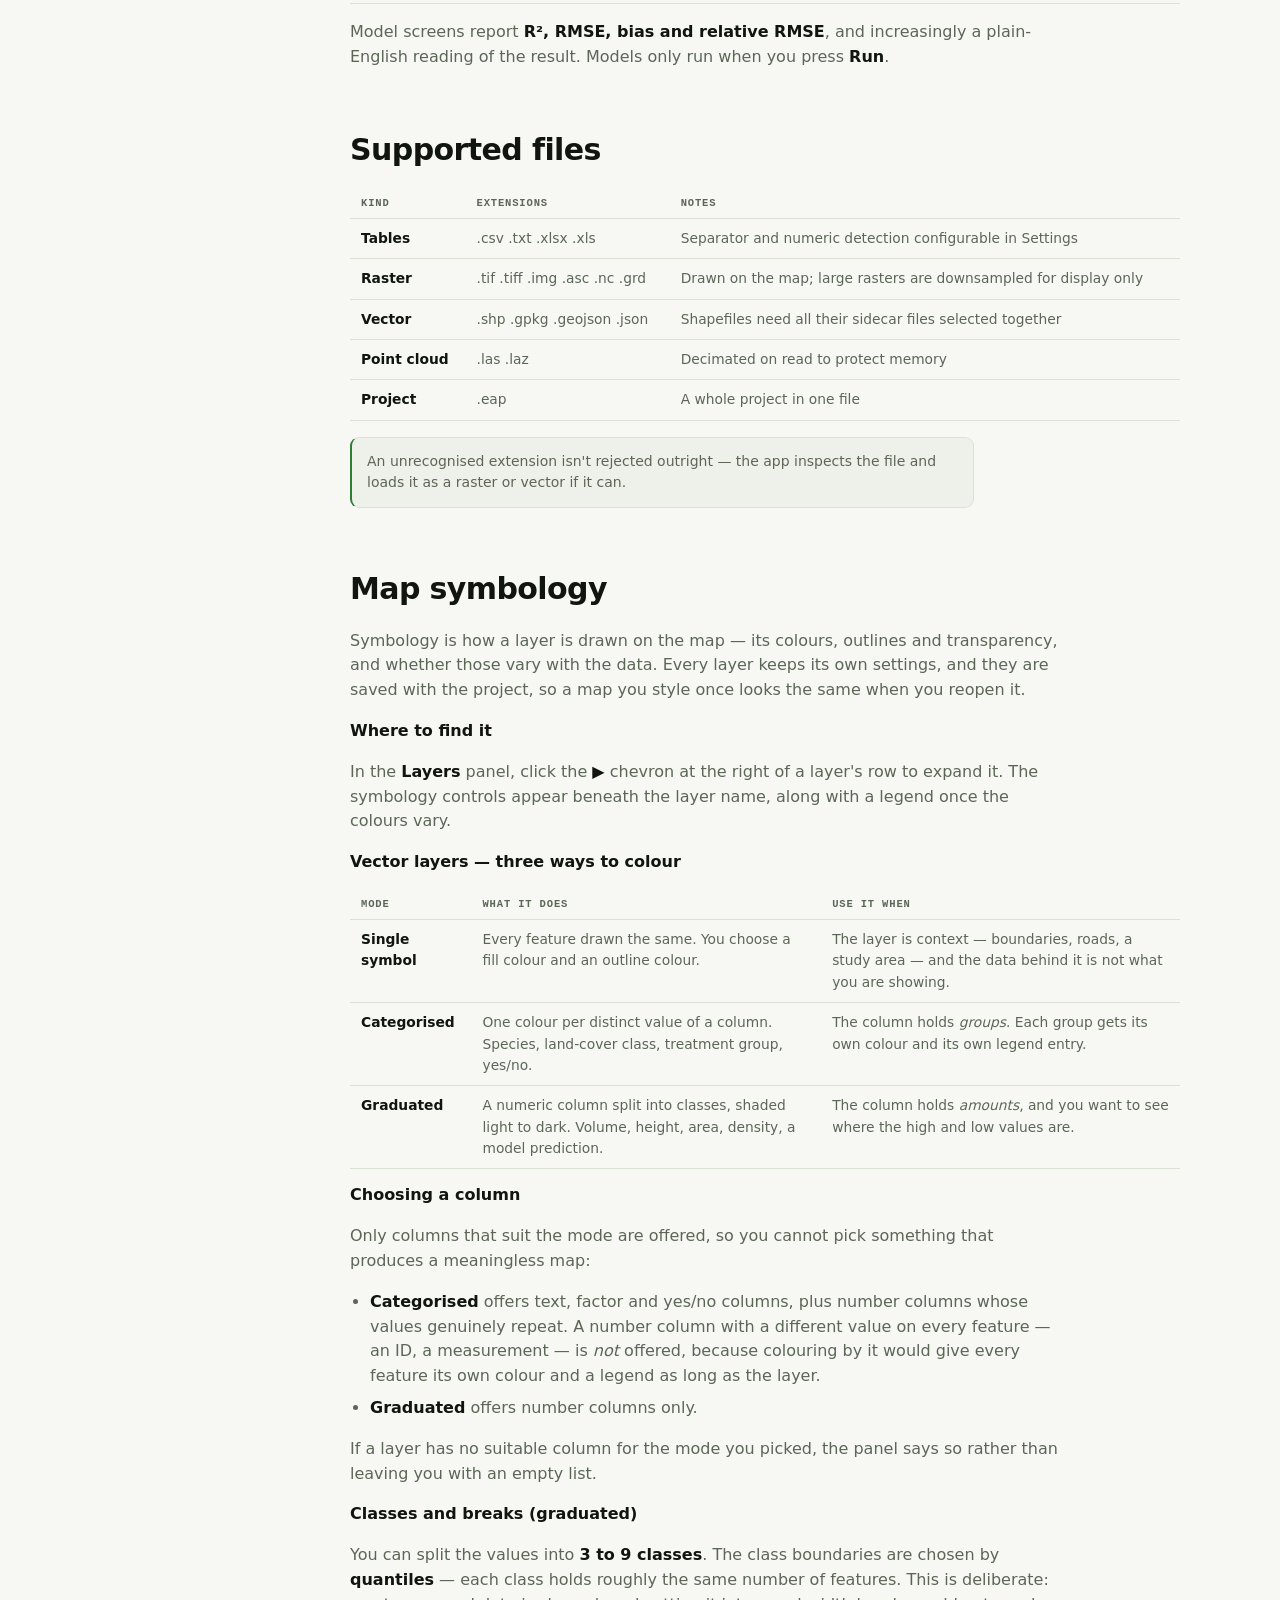
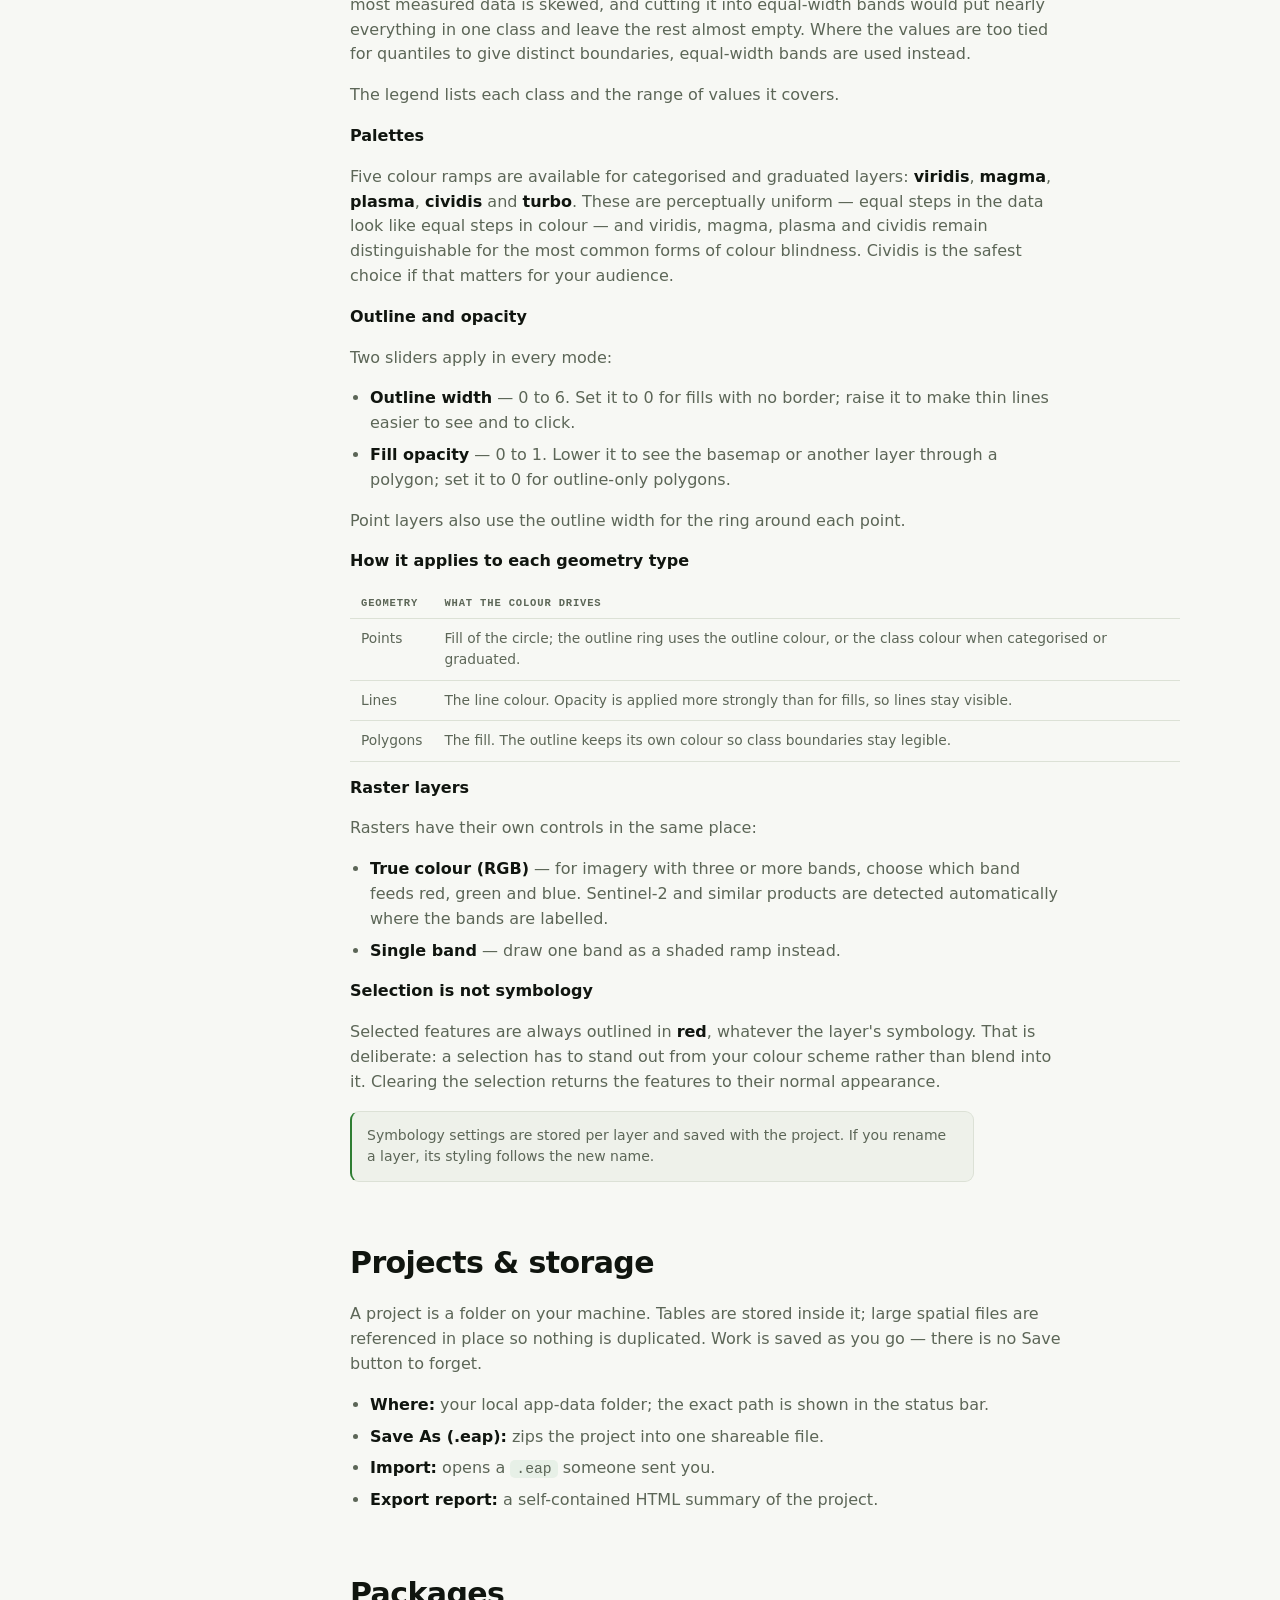
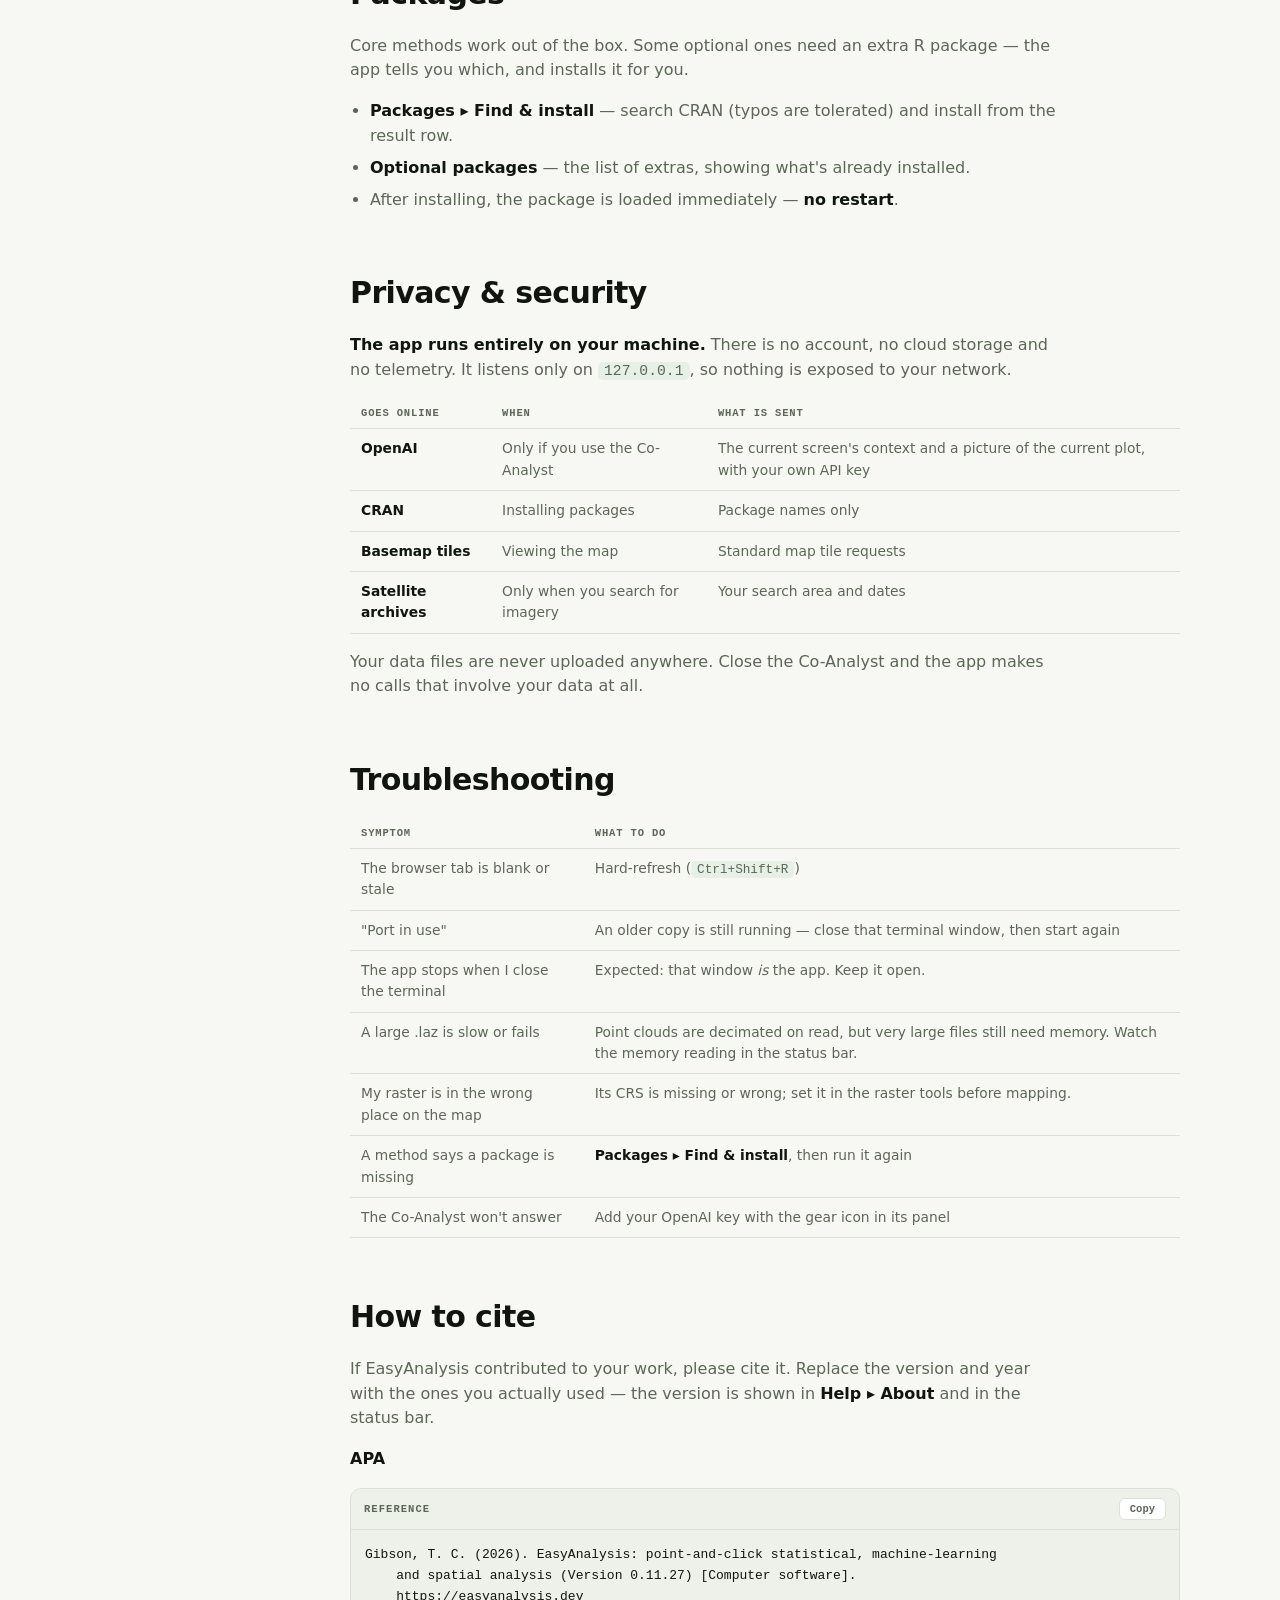
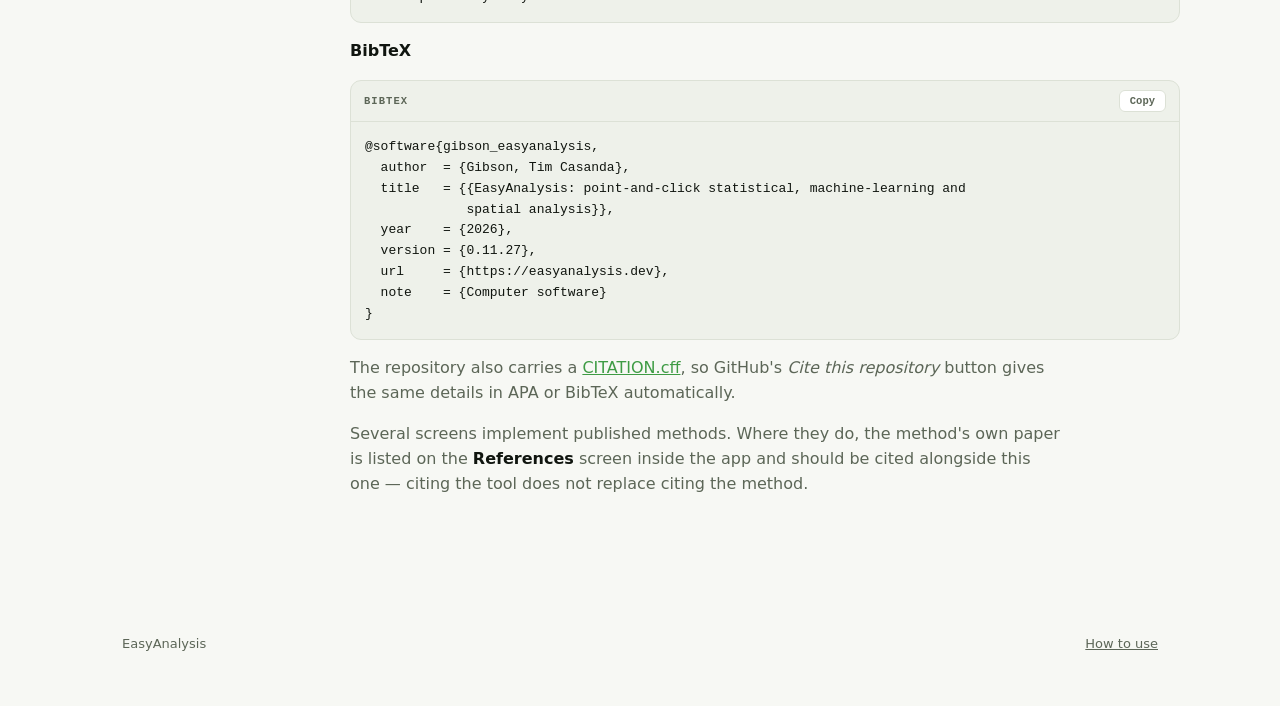
==== commit ab354157: "feat: v0.11.27 — instrument the real machine; stop guessing "stop guessinng" -- fair. Three rounds o" ====
--- a/landing/documentation.html
+++ b/landing/documentation.html
@@ -527,7 +527,7 @@
         <div class="code">
           <div class="top">Reference <button class="copy" data-copy="cite-apa">Copy</button></div>
           <pre id="cmd-cite-apa">Gibson, T. C. (2026). EasyAnalysis: point-and-click statistical, machine-learning
-    and spatial analysis (Version 0.11.26) [Computer software].
+    and spatial analysis (Version 0.11.27) [Computer software].
     https://easyanalysis.dev</pre>
         </div>
 
@@ -539,7 +539,7 @@
   title   = {{EasyAnalysis: point-and-click statistical, machine-learning and
              spatial analysis}},
   year    = {2026},
-  version = {0.11.26},
+  version = {0.11.27},
   url     = {https://easyanalysis.dev},
   note    = {Computer software}
 }</pre>
